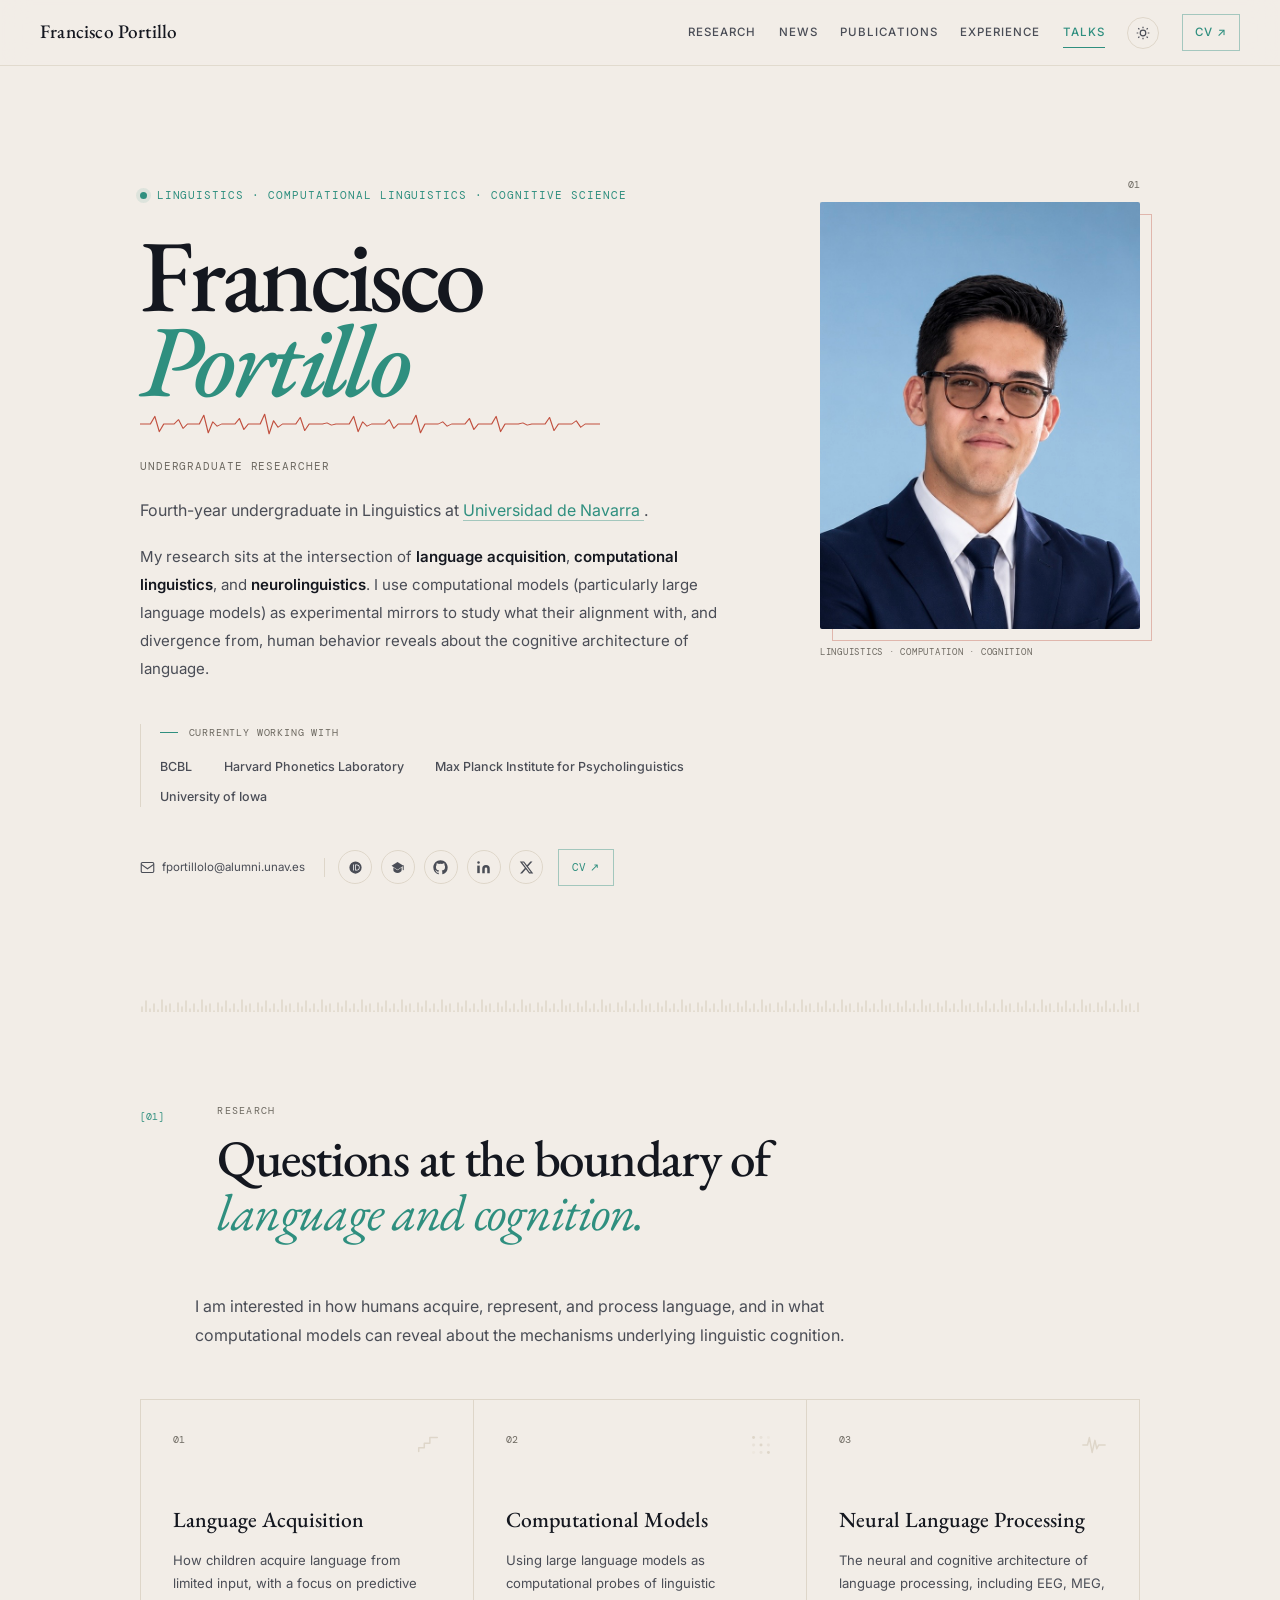
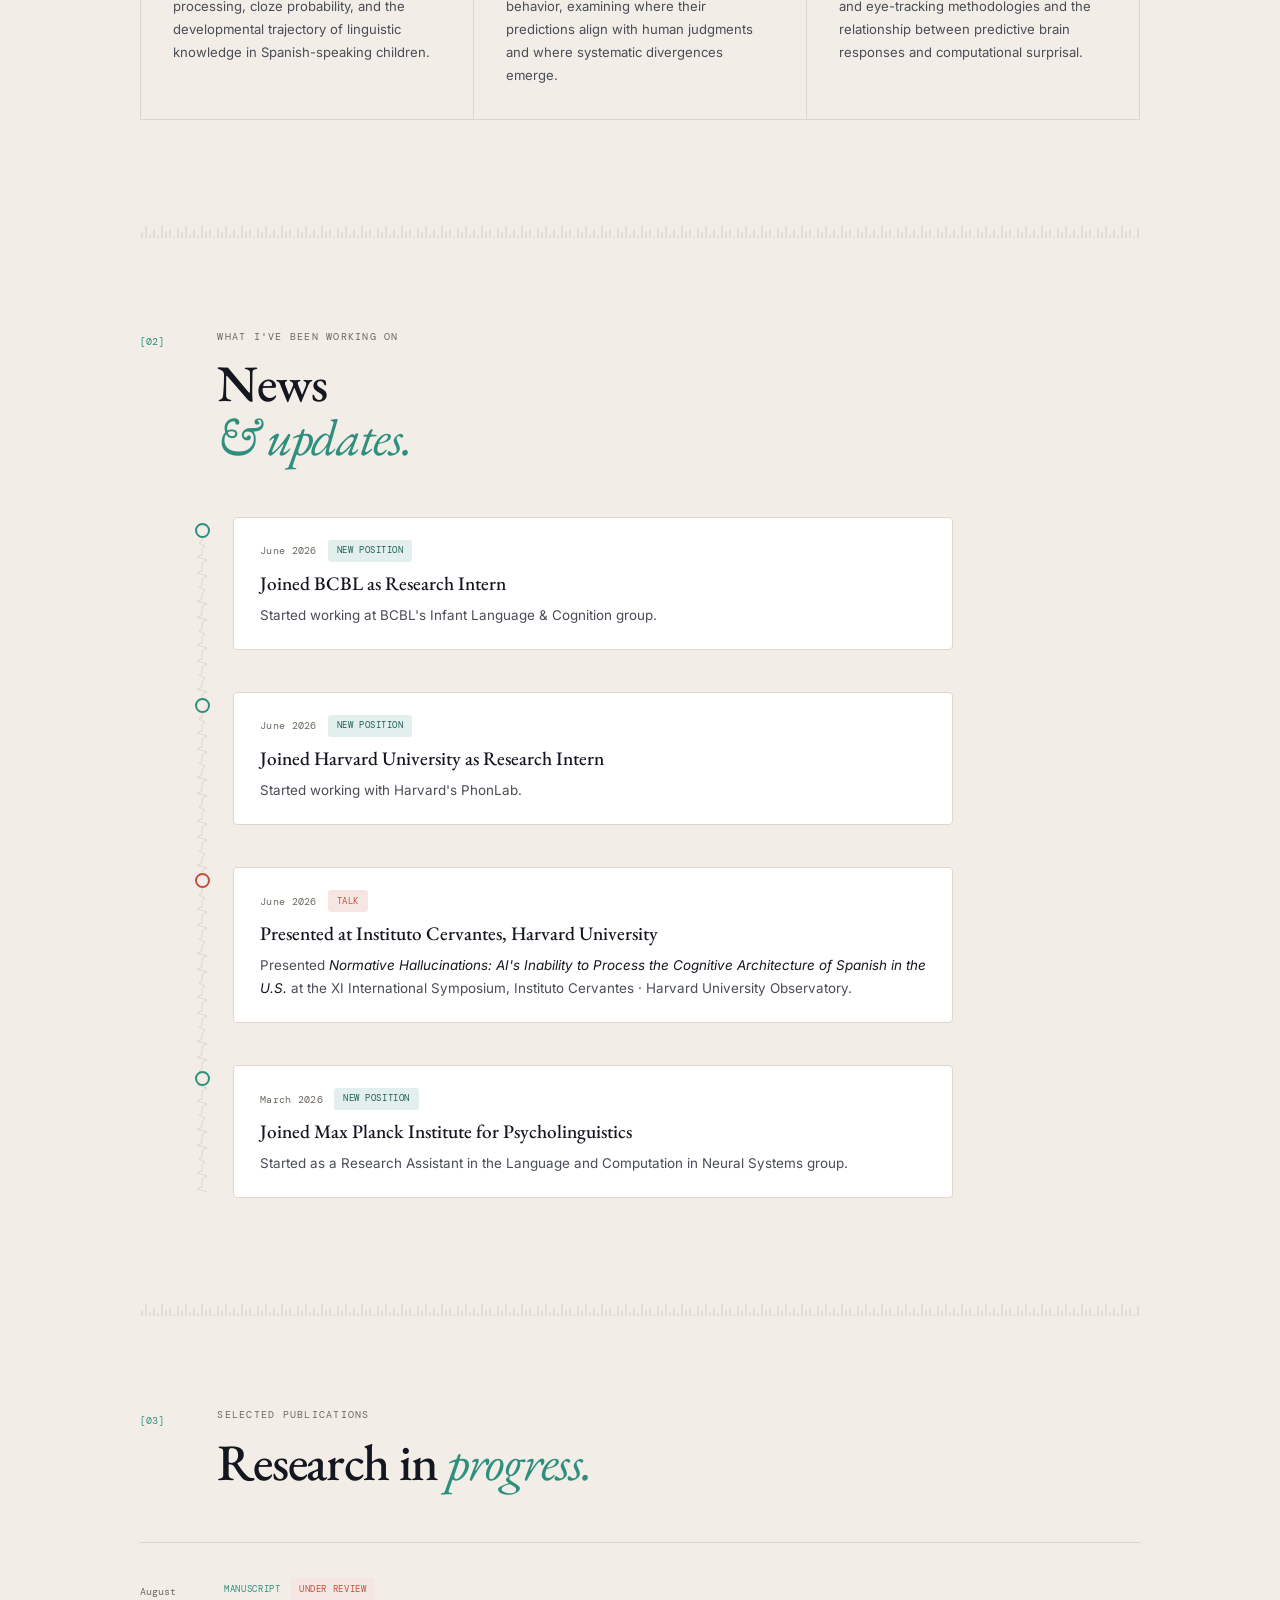
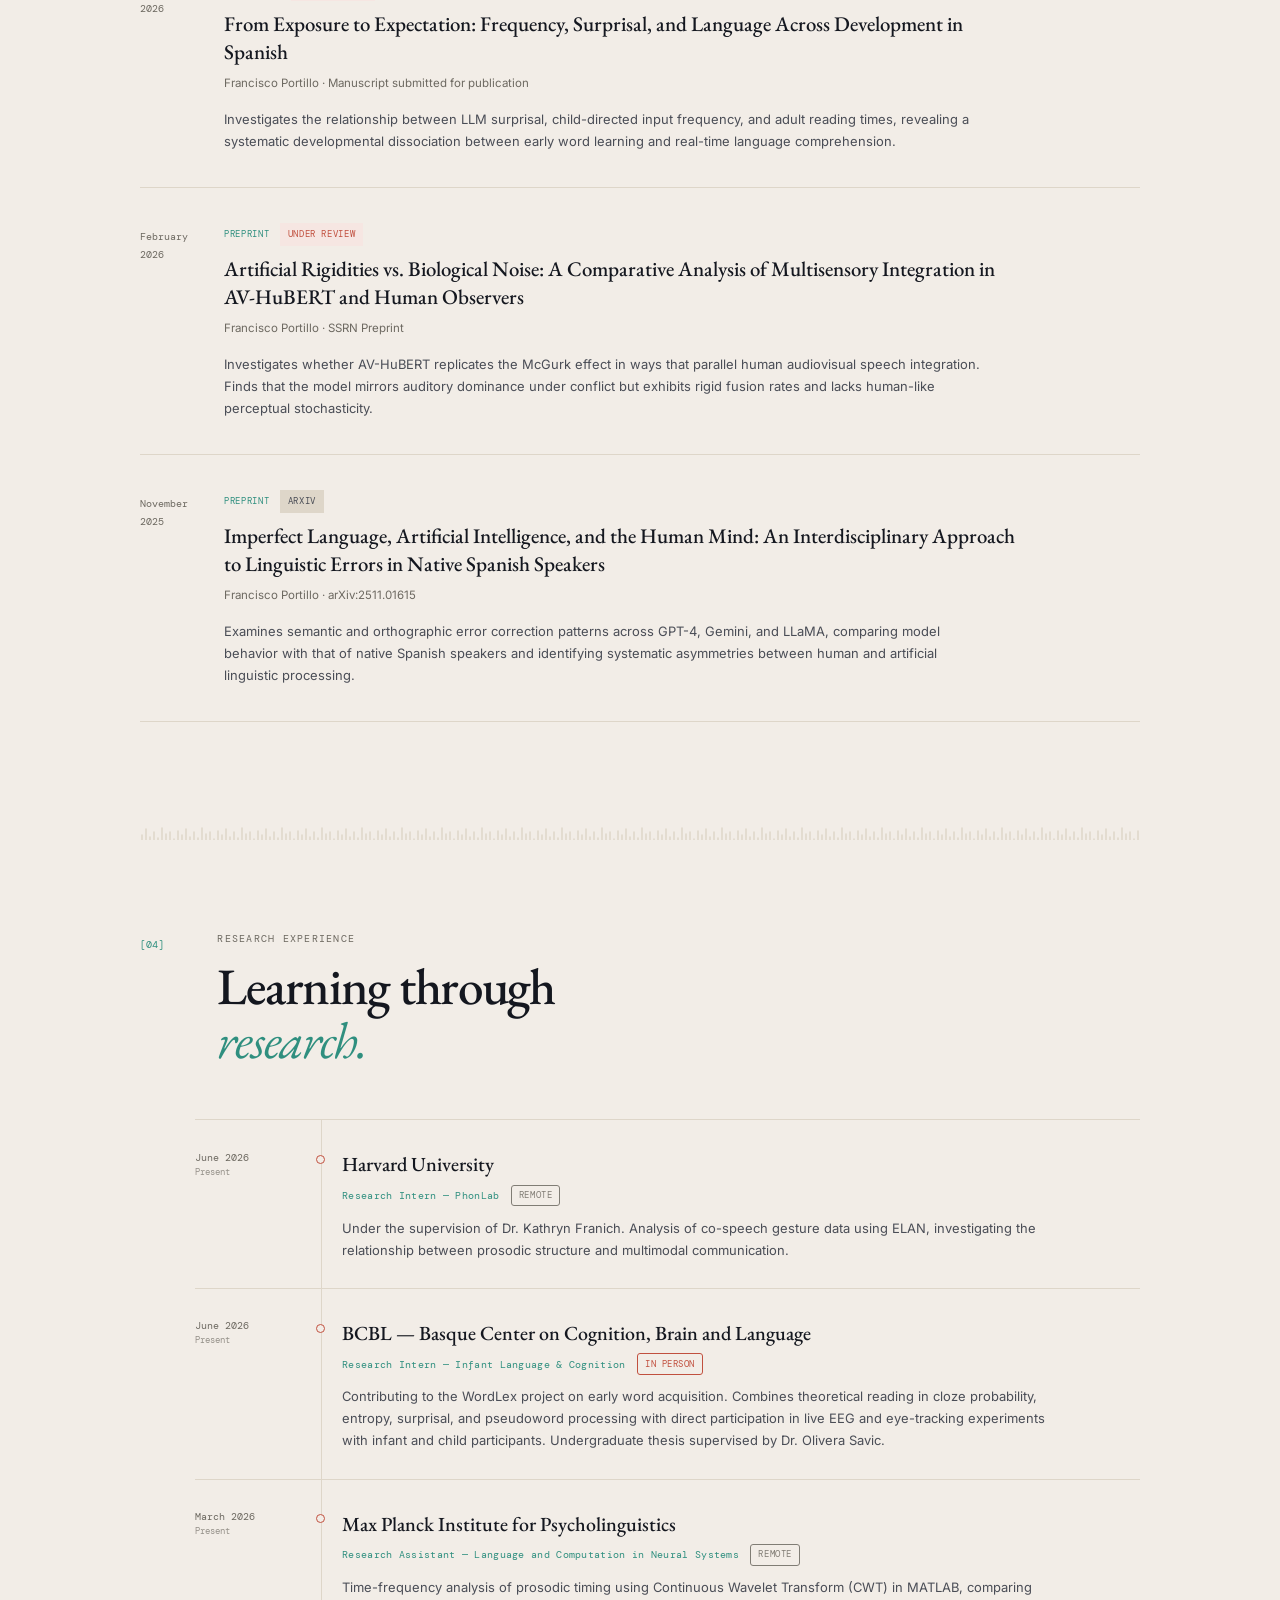
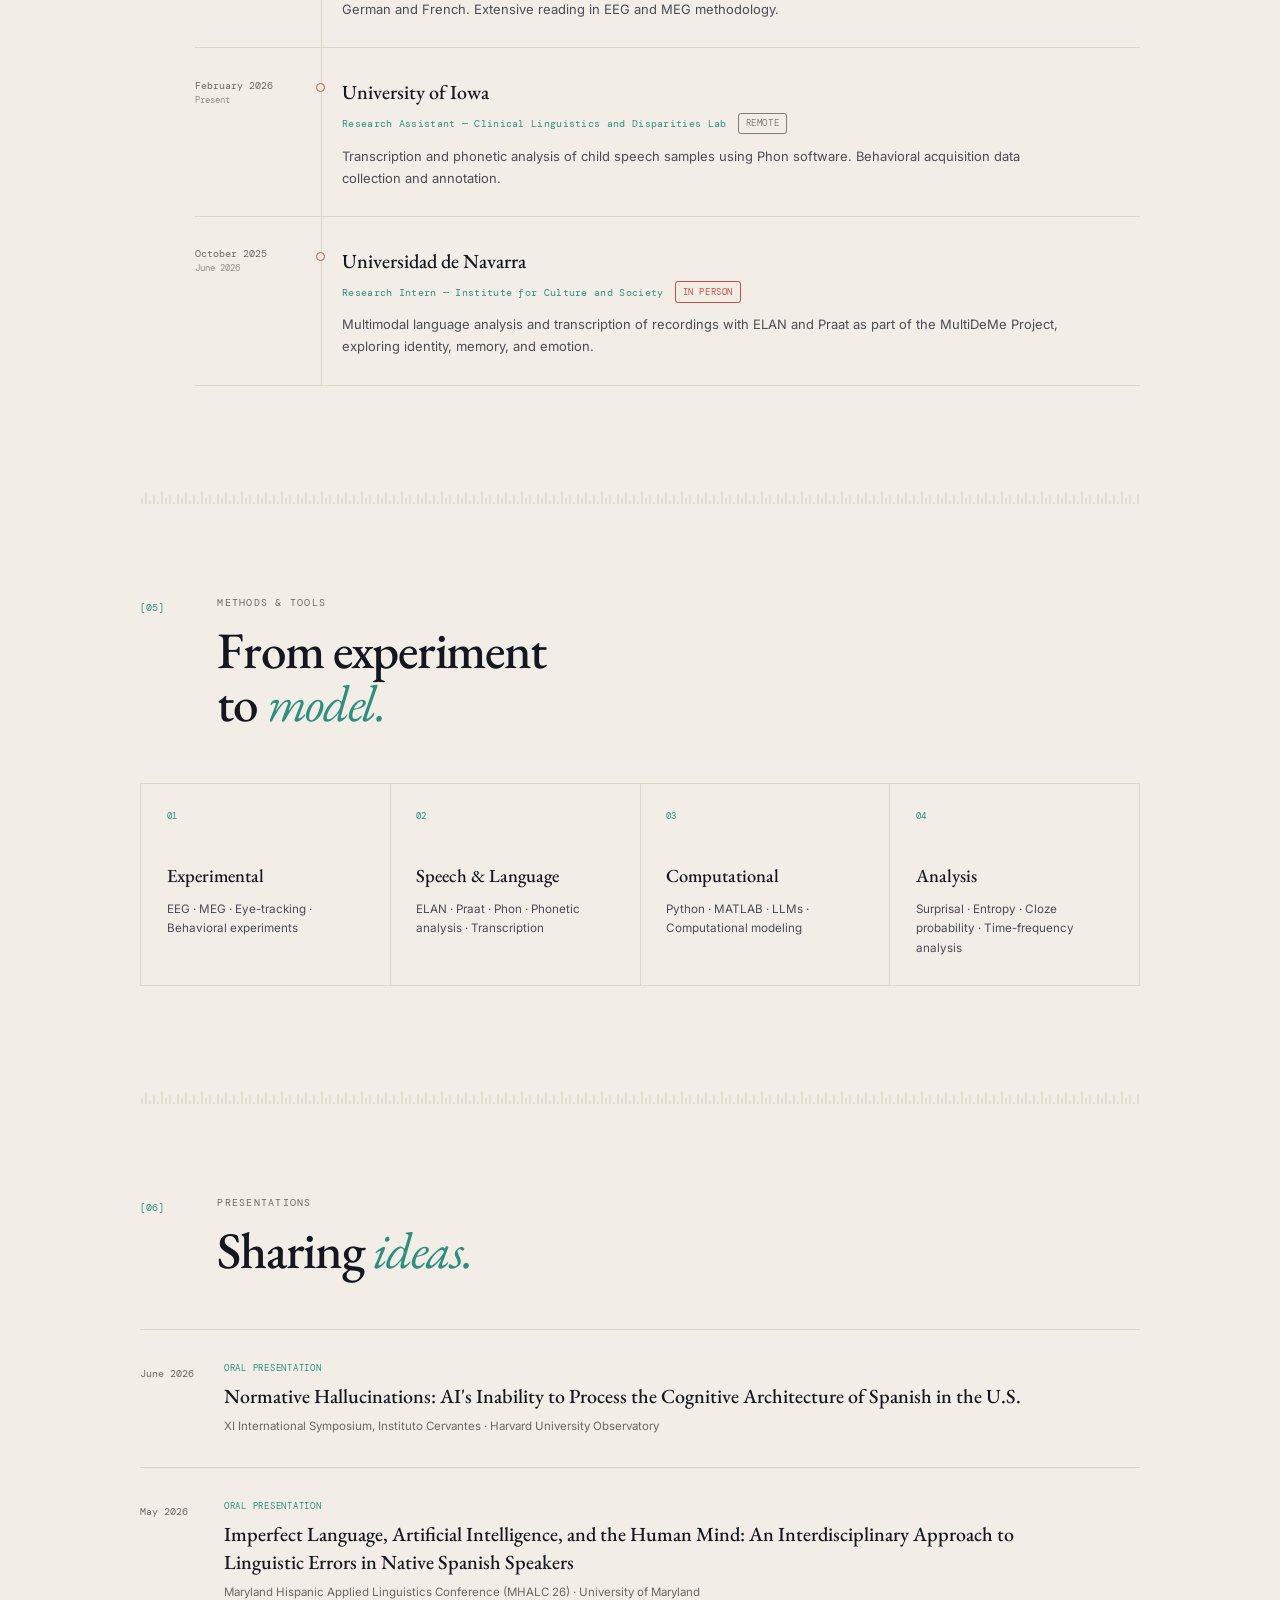
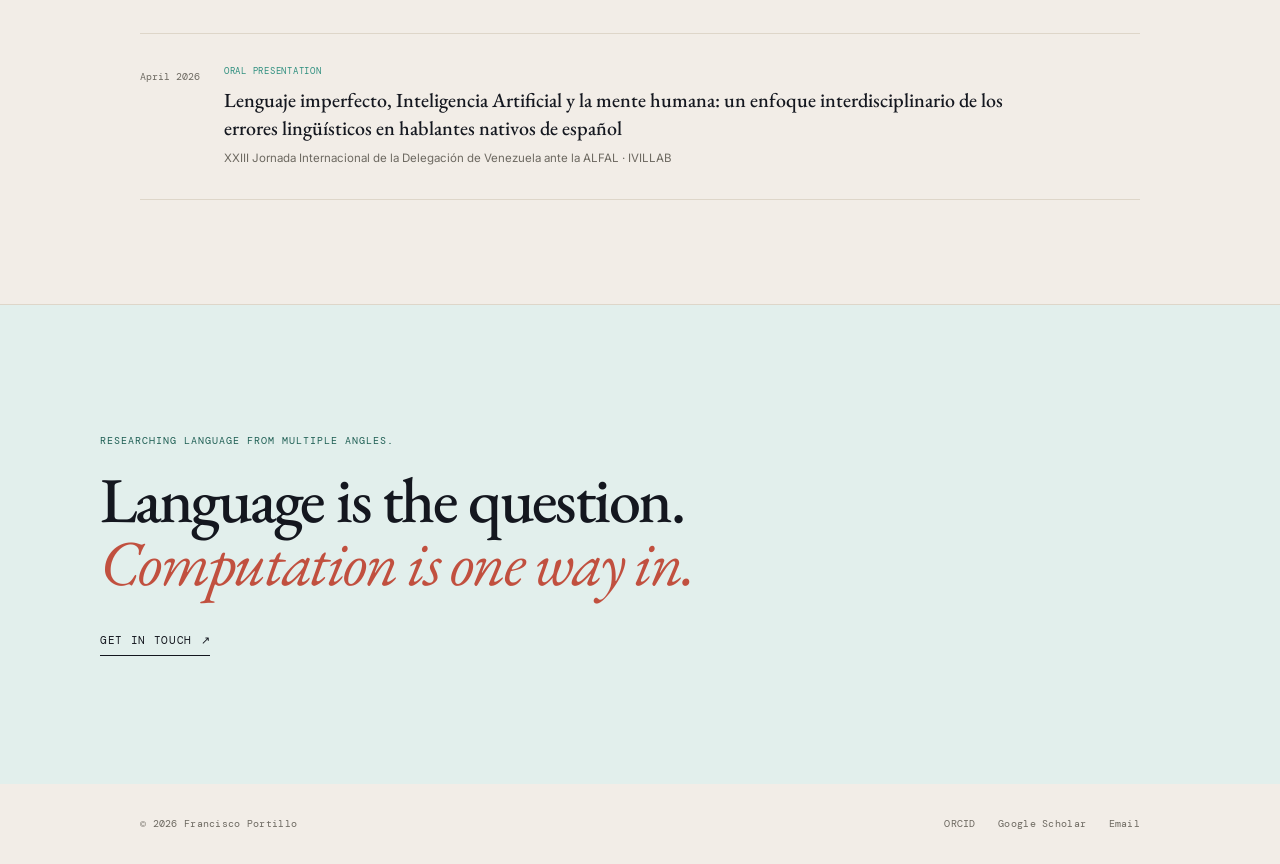
==== index.html @ 00822289 "Update index.html" ====
<!DOCTYPE html>
<html lang="en">
<head>
    <meta charset="UTF-8">
    <meta name="viewport" content="width=device-width, initial-scale=1.0">

    <title>Francisco Portillo — Linguistics, Cognitive Science & AI</title>

    <meta name="description"
          content="Francisco Portillo — undergraduate researcher working at the intersection of language acquisition, neurolinguistics, cognitive science, and computational linguistics.">

    <meta name="author" content="Francisco Portillo">

    <meta property="og:title"
          content="Francisco Portillo — Linguistics, Cognitive Science & AI">
    <meta property="og:description"
          content="Research in language acquisition, neurolinguistics, cognitive science, and computational linguistics.">
    <meta property="og:type" content="website">
    <meta property="og:image" content="https://kikoporti.github.io/og-image.png">
    <meta property="og:image:width" content="1200">
    <meta property="og:image:height" content="630">
    <meta property="og:url" content="https://kikoporti.github.io/">

    <meta name="twitter:card" content="summary_large_image">
    <meta name="twitter:title" content="Francisco Portillo — Linguistics, Cognitive Science & AI">
    <meta name="twitter:description" content="Research in language acquisition, neurolinguistics, cognitive science, and computational linguistics.">
    <meta name="twitter:image" content="https://kikoporti.github.io/og-image.png">

    <meta name="theme-color" content="#14171f">

    <link rel="icon" type="image/svg+xml" href="favicon.svg">


    <!-- Fonts -->
    <link rel="preconnect" href="https://fonts.googleapis.com">
    <link rel="preconnect" href="https://fonts.gstatic.com" crossorigin>

    <link href="https://fonts.googleapis.com/css2?family=DM+Mono:wght@400;500&family=EB+Garamond:ital,wght@0,400;0,500;0,600;1,400&family=Inter:wght@300;400;500;600&display=swap"
          rel="stylesheet">

    <link rel="stylesheet" href="style.css">

    <style>
        .hero-title-wrap { position: relative; }
        .token-row {
            position: absolute;
            top: 0.4rem;
            left: 2px;
            display: flex;
            flex-wrap: wrap;
            gap: 6px;
            pointer-events: none;
            animation: tokenFade 0.85s ease forwards;
            animation-delay: 0.1s;
        }
        .token {
            padding: 0.2rem 0.5rem;
            background: var(--bg-white, #fff);
            font-family: "DM Mono", monospace;
            font-size: 0.72rem;
            letter-spacing: 0.02em;
            border: 1px solid var(--rule, #ccc);
            border-radius: 3px;
        }
        .token:nth-child(1), .token:nth-child(2) { border-color: var(--accent, #2f8f7f); color: var(--accent-dark, #1f5f54); }
        .token:nth-child(3), .token:nth-child(4) { border-color: var(--coral, #c1503f); color: var(--coral, #c1503f); }
        @keyframes tokenFade {
            0% { opacity: 1; transform: translateY(0); }
            55% { opacity: 1; transform: translateY(0); }
            100% { opacity: 0; transform: translateY(-8px); }
        }
        @keyframes heroReveal {
            to { opacity: 1; transform: translateY(0); }
        }
        .hero-h1-reveal {
            opacity: 0;
            transform: translateY(18px);
            animation: heroReveal 0.7s cubic-bezier(.2,.7,.2,1) forwards;
            animation-delay: 0.42s;
        }
    </style>


    <!-- SEO Académico: Datos Estructurados -->
<script type="application/ld+json">
{
  "@context": "https://schema.org",
  "@type": "Person",
  "name": "Francisco Portillo López",
  "jobTitle": "Undergraduate Researcher in Linguistics",
  "affiliation": [
    { "@type": "Organization", "name": "Universidad de Navarra" },
    { "@type": "Organization", "name": "BCBL - Basque Center on Cognition, Brain and Language" },
    { "@type": "Organization", "name": "Harvard University" },
    { "@type": "Organization", "name": "Max Planck Institute for Psycholinguistics" },
    { "@type": "Organization", "name": "University of Iowa" }
  ],
  "sameAs": [
    "https://orcid.org/0009-0001-2580-5177",
    "https://scholar.google.es/citations?user=o-IwVyMAAAAJ&hl=en",
    "https://www.linkedin.com/in/franciscoportillolopez"
  ],
  "description": "Undergraduate researcher working at the intersection of language acquisition, neurolinguistics, cognitive science, and computational linguistics."
}
</script>
    <!-- SEO: Etiqueta Canonical -->
<link rel="canonical" href="https://kikoporti.github.io/" />
</head>

<body>

<!-- =========================
     PAGE PROGRESS
========================== -->

<div class="scroll-progress" aria-hidden="true"></div>


<!-- =========================
     NAVIGATION
========================== -->

<nav class="navbar" id="navbar">

    <a class="nav-name" href="#top">
        Francisco Portillo
    </a>

    <div class="nav-links">

        <a href="#research" data-section="research">Research</a>

        <a href="#news" data-section="news">
    News
</a>

        <a href="#publications" data-section="publications">
            Publications
        </a>

        <a href="#experience" data-section="experience">
            Experience
        </a>

        <a href="#talks" data-section="talks">
            Talks
        </a>

        <button class="theme-toggle" aria-label="Toggle dark mode">
            <svg class="icon-sun" viewBox="0 0 24 24" fill="none" stroke="currentColor" stroke-width="1.8" aria-hidden="true">
                <circle cx="12" cy="12" r="4.2"/>
                <path d="M12 2.5v2.4M12 19.1v2.4M4.9 4.9l1.7 1.7M17.4 17.4l1.7 1.7M2.5 12h2.4M19.1 12h2.4M4.9 19.1l1.7-1.7M17.4 6.6l1.7-1.7"/>
            </svg>
            <svg class="icon-moon" viewBox="0 0 24 24" fill="none" stroke="currentColor" stroke-width="1.8" aria-hidden="true">
                <path d="M20 14.8A8.4 8.4 0 1 1 9.2 4a6.6 6.6 0 0 0 10.8 10.8Z"/>
            </svg>
        </button>

        <a href="FranciscoPortillo_CV.pdf"
           target="_blank"
           rel="noopener noreferrer"
           class="nav-cv">
            CV ↗
        </a>

    </div>

</nav>


<main id="top">

<!-- =========================
     HERO
========================== -->

<header class="hero">

    <div class="hero-grid">

        <div class="hero-text">

            <div class="hero-kicker reveal">
                <span class="status-dot"></span>
                Linguistics · Computational Linguistics · Cognitive Science
            </div>


            <div class="hero-title-wrap">

                <div class="token-row" aria-hidden="true">
                    <span class="token">Fran</span><span class="token">cisco</span>
                    <span class="token">Port</span><span class="token">illo</span>
                </div>

                <h1 class="hero-h1-reveal">
                    Francisco<br>
                    <span>Portillo</span>
                </h1>

            </div>

            <svg class="hero-trace reveal reveal-delay-2" viewBox="0 0 620 40" preserveAspectRatio="none" aria-hidden="true">
                <path d="M0,20 L14,20 L20,6 L26,34 L32,20 L46,20 L52,12 L58,28 L64,20 L80,20 L86,4 L92,36 L98,16 L104,24 L110,20 L128,20 L134,10 L140,30 L146,20 L162,20 L168,2 L174,38 L180,14 L186,26 L192,20 L210,20 L216,8 L222,32 L228,20 L246,20 L252,18 L258,22 L264,20 L282,20 L288,6 L294,34 L300,16 L306,24 L312,20 L330,20 L336,12 L342,28 L348,20 L366,20 L372,4 L378,36 L384,20 L402,20 L408,16 L414,24 L420,20 L438,20 L444,10 L450,30 L456,20 L474,20 L480,6 L486,34 L492,20 L510,20 L516,18 L522,22 L528,20 L546,20 L552,8 L558,32 L564,20 L582,20 L588,14 L594,26 L600,20 L620,20"/>
            </svg>


            <p class="hero-role reveal reveal-delay-2">
                Undergraduate Researcher
            </p>


            <p class="intro reveal reveal-delay-2">

                Fourth-year undergraduate in Linguistics at
                <a href="https://www.unav.edu/"
                   target="_blank"
                   rel="noopener noreferrer"
                   class="institution-link">
                    Universidad de Navarra
                </a>.

            </p>


            <p class="research-statement reveal reveal-delay-3">

                My research sits at the intersection of
                <strong>language acquisition</strong>,
                <strong>computational linguistics</strong>, and
                <strong>neurolinguistics</strong>.

                I use computational models (particularly large language models)
                as experimental mirrors to study what their alignment with, and
                divergence from, human behavior reveals about the cognitive
                architecture of language.

            </p>


            <!-- CURRENT RESEARCH -->

            <div class="current-work reveal reveal-delay-4">

                <div class="current-work-header">

                    <span class="current-line"></span>

                    <p>Currently working with</p>

                </div>


                <div class="institution-list">
                     <a href="https://www.bcbl.eu/en/research/research-groups/infant-language-cognition"
                       target="_blank"
                       rel="noopener noreferrer">
                        BCBL
                        <span>↗</span>
                    </a>

                    <a href="https://sites.harvard.edu/phonlab/"
                       target="_blank"
                       rel="noopener noreferrer">
                        Harvard Phonetics Laboratory
                        <span>↗</span>
                    </a>

                    <a href="https://www.mpi.nl/department/language-and-computation-neural-systems/19"
                       target="_blank"
                       rel="noopener noreferrer">
                        Max Planck Institute for Psycholinguistics
                        <span>↗</span>
                    </a>

                    <a href="https://cld.lab.uiowa.edu/"
                       target="_blank"
                       rel="noopener noreferrer">
                        University of Iowa
                        <span>↗</span>
                    </a>

                </div>

            </div>


            <!-- SOCIAL / ACADEMIC LINKS -->

            <div class="contact-row reveal reveal-delay-4">

                <!-- Email -->

                <a href="mailto:fportillolo@alumni.unav.es"
                   class="contact-link email-link"
                   aria-label="Email Francisco Portillo">

                    <svg viewBox="0 0 24 24"
                         fill="none"
                         stroke="currentColor"
                         stroke-width="1.8"
                         aria-hidden="true">

                        <rect x="2"
                              y="4"
                              width="20"
                              height="16"
                              rx="2"/>

                        <path d="m2 7 10 7 10-7"/>

                    </svg>

                    <span>fportillolo@alumni.unav.es</span>

                </a>


                <div class="social-divider"></div>


                <!-- ORCID -->

                <a href="https://orcid.org/0009-0001-2580-5177"
                   target="_blank"
                   rel="noopener noreferrer"
                   class="social-link"
                   aria-label="ORCID">

                    <svg viewBox="0 0 24 24"
                         fill="none"
                         aria-hidden="true">

                        <path d="M12 2.2a9.8 9.8 0 1 0 0 19.6 9.8 9.8 0 0 0 0-19.6Z"
                              fill="currentColor"/>

                        <path d="M8.3 7.2h1.2v9.6H8.3V7.2Zm3.1 0h2.6c2.9 0 4.7 1.8 4.7 4.8s-1.8 4.8-4.7 4.8h-2.6V7.2Zm1.2 1.1v7.4h1.3c2.1 0 3.6-1.3 3.6-3.7s-1.5-3.7-3.6-3.7h-1.3Z"
                              fill="white"/>

                    </svg>

                </a>


                <!-- Google Scholar -->

                <a href="https://scholar.google.es/citations?user=o-IwVyMAAAAJ&hl=en"
                   target="_blank"
                   rel="noopener noreferrer"
                   class="social-link"
                   aria-label="Google Scholar">

                    <svg viewBox="0 0 24 24"
                         fill="none"
                         aria-hidden="true">

                        <path d="M12 3 2.5 9.3 12 15.6l9.5-6.3L12 3Z"
                              fill="currentColor"/>

                        <path d="M5.4 12.1v4.4c0 2.3 3 4.2 6.6 4.2s6.6-1.9 6.6-4.2v-4.4l-6.6 4.4-6.6-4.4Z"
                              fill="currentColor"/>

                        <path d="M21.2 9.2v6.4"
                              stroke="currentColor"
                              stroke-width="1.5"
                              stroke-linecap="round"/>

                    </svg>

                </a>


                <!-- GitHub -->

                <a href="https://github.com/kikoporti"
                   target="_blank"
                   rel="noopener noreferrer"
                   class="social-link"
                   aria-label="GitHub">

                    <svg viewBox="0 0 24 24"
                         fill="currentColor"
                         aria-hidden="true">

                        <path d="M12 .5C5.65.5.5 5.65.5 12c0 5.08 3.29 9.38 7.86 10.9.58.1.79-.25.79-.55v-2.12c-3.2.7-3.87-1.54-3.87-1.54-.53-1.33-1.28-1.68-1.28-1.68-1.04-.71.08-.7.08-.7 1.15.08 1.76 1.18 1.76 1.18 1.03 1.76 2.7 1.25 3.36.96.1-.75.4-1.25.73-1.54-2.55-.29-5.23-1.28-5.23-5.69 0-1.26.45-2.29 1.18-3.1-.12-.29-.51-1.47.11-3.06 0 0 .96-.31 3.15 1.18a10.9 10.9 0 0 1 5.74 0c2.19-1.49 3.15-1.18 3.15-1.18.62 1.59.23 2.77.11 3.06.73.81 1.18 1.84 1.18 3.1 0 4.42-2.69 5.4-5.25 5.68.41.35.78 1.05.78 2.12v3.14c0 .3.21.66.8.55A11.51 11.51 0 0 0 23.5 12C23.5 5.65 18.35.5 12 .5Z"/>

                    </svg>

                </a>


                <!-- LinkedIn -->

                <a href="https://www.linkedin.com/in/franciscoportillolopez"
                   target="_blank"
                   rel="noopener noreferrer"
                   class="social-link"
                   aria-label="LinkedIn">

                    <svg viewBox="0 0 24 24"
                         fill="currentColor"
                         aria-hidden="true">

                        <path d="M16 8a6 6 0 0 1 6 6v7h-4v-7a2 2 0 0 0-2-2 2 2 0 0 0-2 2v7h-4v-7a6 6 0 0 1 6-6z"/>

                        <rect x="2"
                              y="9"
                              width="4"
                              height="12"/>

                        <circle cx="4"
                                cy="4"
                                r="2"/>

                    </svg>

                </a>


                <!-- X -->

                <a href="https://x.com/fportillolo"
                   target="_blank"
                   rel="noopener noreferrer"
                   class="social-link"
                   aria-label="X">

                    <svg viewBox="0 0 24 24"
                         fill="currentColor"
                         aria-hidden="true">

                        <path d="M18.244 2.25h3.308l-7.227 8.26 8.502 11.24H16.17l-5.214-6.817-5.963 6.817H1.684l7.73-8.835L1.254 2.25H8.08l4.713 6.231 5.45-6.231Zm-1.161 17.52h1.833L7.084 3.823H5.117L17.083 19.77Z"/>

                    </svg>

                </a>


                <a href="FranciscoPortillo_CV.pdf"
                   target="_blank"
                   rel="noopener noreferrer"
                   class="cv-link">

                    CV <span>↗</span>

                </a>

            </div>

        </div>


        <!-- PORTRAIT -->

        <div class="hero-photo reveal reveal-delay-2">

            <div class="photo-number">01</div>

            <div class="photo-frame">

                <img src="photo.jpg"
                     alt="Francisco Portillo">

            </div>

            <div class="photo-caption">
                Linguistics · Computation · Cognition
            </div>

        </div>

    </div>

</header>


<!-- =========================
     RESEARCH
========================== -->

<section id="research">

    <div class="section-heading">

        <span class="section-number">01</span>

        <div>
            <p class="section-label">Research</p>
            <h2>Questions at the boundary of<br><em>language and cognition.</em></h2>
        </div>

    </div>


    <div class="research-intro">

        <p>
            I am interested in how humans acquire, represent, and process
            language, and in what computational models can reveal about the
            mechanisms underlying linguistic cognition.
        </p>

    </div>


    <div class="interests-grid">

        <a class="interest-cell" href="language-acquisition.html">

            <div class="interest-top">
                <span class="interest-number">01</span>
                <svg class="interest-icon" viewBox="0 0 28 28" aria-hidden="true">
                    <path d="M4 21 L4 17 L10 17 L10 12 L16 12 L16 6 L24 6" fill="none" stroke="currentColor" stroke-width="1.6" stroke-linecap="round" stroke-linejoin="round"/>
                </svg>
            </div>

            <h3>Language Acquisition</h3>

            <p>
                How children acquire language from limited input, with a focus
                on predictive processing, cloze probability, and the
                developmental trajectory of linguistic knowledge in
                Spanish-speaking children.
            </p>

            <span class="cell-arrow">↗</span>

        </a>


        <a class="interest-cell" href="computational-models.html">

            <div class="interest-top">
                <span class="interest-number">02</span>
                <svg class="interest-icon" viewBox="0 0 28 28" aria-hidden="true">
                    <circle cx="6" cy="6" r="1.6" fill="currentColor"/>
                    <circle cx="14" cy="6" r="1.6" fill="currentColor" opacity="0.5"/>
                    <circle cx="22" cy="6" r="1.6" fill="currentColor" opacity="0.25"/>
                    <circle cx="6" cy="14" r="1.6" fill="currentColor" opacity="0.5"/>
                    <circle cx="14" cy="14" r="1.6" fill="currentColor"/>
                    <circle cx="22" cy="14" r="1.6" fill="currentColor" opacity="0.5"/>
                    <circle cx="6" cy="22" r="1.6" fill="currentColor" opacity="0.25"/>
                    <circle cx="14" cy="22" r="1.6" fill="currentColor" opacity="0.5"/>
                    <circle cx="22" cy="22" r="1.6" fill="currentColor"/>
                </svg>
            </div>

            <h3>Computational Models</h3>

            <p>
                Using large language models as computational probes of
                linguistic behavior, examining where their predictions align
                with human judgments and where systematic divergences emerge.
            </p>

            <span class="cell-arrow">↗</span>

        </a>


        <a class="interest-cell" href="neural-language-processing.html">

            <div class="interest-top">
                <span class="interest-number">03</span>
                <svg class="interest-icon" viewBox="0 0 28 28" aria-hidden="true">
                    <path d="M2 14 L7 14 L9 6 L12 22 L15 9 L17 18 L19 14 L26 14" fill="none" stroke="currentColor" stroke-width="1.6" stroke-linecap="round" stroke-linejoin="round"/>
                </svg>
            </div>

            <h3>Neural Language Processing</h3>

            <p>
                The neural and cognitive architecture of language processing,
                including EEG, MEG, and eye-tracking methodologies and the
                relationship between predictive brain responses and
                computational surprisal.
            </p>

            <span class="cell-arrow">↗</span>

        </a>

    </div>

</section>

<!-- =========================
     NEWS & UPDATES
========================== -->

<section id="news">

<div class="section-heading">

    <span class="section-number">02</span>

    <div>
        <p class="section-label">What I've been working on</p>
        <h2>News<br><em>&amp; updates.</em></h2>
    </div>

</div>


<div class="news-timeline">

    <article class="news-node" data-type="join">

        <span class="node-marker"></span>

        <div class="node-content">

            <div class="node-topline">
                <span class="node-date">June 2026</span>
                <span class="node-tag">New position</span>
            </div>

            <h3>Joined BCBL as Research Intern</h3>

            <p>
                Started working at BCBL's Infant Language &amp; Cognition group.
            </p>

        </div>

    </article>


    <article class="news-node" data-type="join">

        <span class="node-marker"></span>

        <div class="node-content">

            <div class="node-topline">
                <span class="node-date">June 2026</span>
                <span class="node-tag">New position</span>
            </div>

            <h3>Joined Harvard University as Research Intern</h3>

            <p>
                Started working with Harvard's PhonLab.
            </p>

        </div>

    </article>


    <article class="news-node" data-type="talk">

        <span class="node-marker"></span>

        <div class="node-content">

            <div class="node-topline">
                <span class="node-date">June 2026</span>
                <span class="node-tag">Talk</span>
            </div>

            <h3>Presented at Instituto Cervantes, Harvard University</h3>

            <p>
                Presented <em>Normative Hallucinations: AI's Inability to
                Process the Cognitive Architecture of Spanish in the U.S.</em>
                at the XI International Symposium, Instituto Cervantes ·
                Harvard University Observatory.
            </p>

        </div>

    </article>


    <article class="news-node" data-type="join">

        <span class="node-marker"></span>

        <div class="node-content">

            <div class="node-topline">
                <span class="node-date">March 2026</span>
                <span class="node-tag">New position</span>
            </div>

            <h3>Joined Max Planck Institute for Psycholinguistics</h3>

            <p>
                Started as a Research Assistant in the Language and
                Computation in Neural Systems group.
            </p>

        </div>

    </article>

</div>

</section>

    
<!-- =========================
     PUBLICATIONS
========================== -->

<section id="publications">

    <div class="section-heading">

        <span class="section-number">03</span>

        <div>
            <p class="section-label">Selected Publications</p>
            <h2>Research in <em>progress.</em></h2>
        </div>

    </div>


    <div class="pub-list">

        <article class="pub-item">

            <span class="pub-year">August 2026</span>

            <div class="pub-content">

                <div class="pub-topline">

                    <span class="pub-type">MANUSCRIPT</span>

                    <span class="pub-status">
                        Under Review
                    </span>

                </div>


                <h3>
                    From Exposure to Expectation: Frequency, Surprisal,
                    and Language Across Development in Spanish
                </h3>


                <p class="pub-meta">
                    Francisco Portillo · Manuscript submitted for publication
                </p>


                <p class="pub-description">
                    Investigates the relationship between LLM surprisal,
                    child-directed input frequency, and adult reading times,
                    revealing a systematic developmental dissociation between
                    early word learning and real-time language comprehension.
                </p>

            </div>

        </article>


        <article class="pub-item">

            <span class="pub-year">February 2026</span>

            <div class="pub-content">

                <div class="pub-topline">

                    <span class="pub-type">PREPRINT</span>

                    <span class="pub-status">
                        Under Review
                    </span>

                </div>


                <h3>

                    <a href="https://papers.ssrn.com/sol3/papers.cfm?abstract_id=6844390"
                       target="_blank"
                       rel="noopener noreferrer">

                        Artificial Rigidities vs. Biological Noise:
                        A Comparative Analysis of Multisensory Integration
                        in AV-HuBERT and Human Observers

                        <span class="title-arrow">↗</span>

                    </a>

                </h3>


                <p class="pub-meta">
                    Francisco Portillo · SSRN Preprint
                </p>


                <p class="pub-description">
                    Investigates whether AV-HuBERT replicates the McGurk effect
                    in ways that parallel human audiovisual speech integration.
                    Finds that the model mirrors auditory dominance under conflict
                    but exhibits rigid fusion rates and lacks human-like
                    perceptual stochasticity.
                </p>

            </div>

        </article>


        <article class="pub-item">

            <span class="pub-year">November 2025</span>

            <div class="pub-content">

                <div class="pub-topline">

                    <span class="pub-type">PREPRINT</span>

                    <span class="pub-status neutral">
                        arXiv
                    </span>

                </div>


                <h3>

                    <a href="https://arxiv.org/abs/2511.01615"
                       target="_blank"
                       rel="noopener noreferrer">

                        Imperfect Language, Artificial Intelligence,
                        and the Human Mind: An Interdisciplinary Approach
                        to Linguistic Errors in Native Spanish Speakers

                        <span class="title-arrow">↗</span>

                    </a>

                </h3>


                <p class="pub-meta">
                    Francisco Portillo · arXiv:2511.01615
                </p>


                <p class="pub-description">
                    Examines semantic and orthographic error correction patterns
                    across GPT-4, Gemini, and LLaMA, comparing model behavior
                    with that of native Spanish speakers and identifying
                    systematic asymmetries between human and artificial
                    linguistic processing.
                </p>

            </div>

        </article>

    </div>

</section>


<!-- =========================
     EXPERIENCE
========================== -->

<section id="experience">

    <div class="section-heading">

        <span class="section-number">04</span>

        <div>
            <p class="section-label">Research Experience</p>
            <h2>Learning through<br><em>research.</em></h2>
        </div>

    </div>


    <div class="positions-list">


        <article class="position-item">

            <div class="position-period">
                <span>June 2026</span>
                <small>Present</small>
            </div>


            <div class="position-marker"></div>


            <div class="position-content">

                <h3>Harvard University</h3>

                <p class="position-role">
                    Research Intern — PhonLab
                    <span class="mode-tag mode-remote">Remote</span>
                </p>

                <p>
                    Under the supervision of Dr. Kathryn Franich. Analysis of
                    co-speech gesture data using ELAN, investigating the
                    relationship between prosodic structure and multimodal
                    communication.
                </p>

            </div>

        </article>


        <article class="position-item">

            <div class="position-period">
                <span>June 2026</span>
                <small>Present</small>
            </div>


            <div class="position-marker"></div>


            <div class="position-content">

                <h3>
                    BCBL — Basque Center on Cognition, Brain and Language
                </h3>

                <p class="position-role">
                    Research Intern — Infant Language &amp; Cognition
                    <span class="mode-tag mode-inperson">In person</span>
                </p>

                <p>
                    Contributing to the WordLex project on early word acquisition.
                    Combines theoretical reading in cloze probability, entropy,
                    surprisal, and pseudoword processing with direct participation
                    in live EEG and eye-tracking experiments with infant and child
                    participants. Undergraduate thesis supervised by Dr. Olivera Savic.
                </p>

            </div>

        </article>


        <article class="position-item">

            <div class="position-period">
                <span>March 2026</span>
                <small>Present</small>
            </div>


            <div class="position-marker"></div>


            <div class="position-content">

                <h3>
                    Max Planck Institute for Psycholinguistics
                </h3>

                <p class="position-role">
                    Research Assistant — Language and Computation in Neural Systems
                    <span class="mode-tag mode-remote">Remote</span>
                </p>

                <p>
                    Time-frequency analysis of prosodic timing using Continuous
                    Wavelet Transform (CWT) in MATLAB, comparing German and French.
                    Extensive reading in EEG and MEG methodology.
                </p>

            </div>

        </article>


        <article class="position-item">

            <div class="position-period">
                <span>February 2026</span>
                <small>Present</small>
            </div>


            <div class="position-marker"></div>


            <div class="position-content">

                <h3>University of Iowa</h3>

                <p class="position-role">
                    Research Assistant — Clinical Linguistics and Disparities Lab
                    <span class="mode-tag mode-remote">Remote</span>
                </p>

                <p>
                    Transcription and phonetic analysis of child speech samples
                    using Phon software. Behavioral acquisition data collection
                    and annotation.
                </p>

            </div>

        </article>


        <article class="position-item">

            <div class="position-period">
                <span>October 2025</span>
                <small>June 2026</small>
            </div>


            <div class="position-marker"></div>


            <div class="position-content">

                <h3>Universidad de Navarra</h3>

                <p class="position-role">
                    Research Intern — Institute for Culture and Society
                    <span class="mode-tag mode-inperson">In person</span>
                </p>

                <p>
                    Multimodal language analysis and transcription of recordings
                    with ELAN and Praat as part of the MultiDeMe Project,
                    exploring identity, memory, and emotion.
                </p>

            </div>

        </article>

    </div>

</section>


<!-- =========================
     METHODS
========================== -->

<section id="methods">

    <div class="section-heading">

        <span class="section-number">05</span>

        <div>
            <p class="section-label">Methods &amp; Tools</p>
            <h2>From experiment<br>to <em>model.</em></h2>
        </div>

    </div>


    <div class="methods-grid">

        <div class="method-group">

            <span class="method-index">01</span>

            <h3>Experimental</h3>

            <p>
                EEG · MEG · Eye-tracking · Behavioral experiments
            </p>

        </div>


        <div class="method-group">

            <span class="method-index">02</span>

            <h3>Speech &amp; Language</h3>

            <p>
                ELAN · Praat · Phon · Phonetic analysis · Transcription
            </p>

        </div>


        <div class="method-group">

            <span class="method-index">03</span>

            <h3>Computational</h3>

            <p>
                Python · MATLAB · LLMs · Computational modeling
            </p>

        </div>


        <div class="method-group">

            <span class="method-index">04</span>

            <h3>Analysis</h3>

            <p>
                Surprisal · Entropy · Cloze probability · Time-frequency analysis
            </p>

        </div>

    </div>

</section>


<!-- =========================
     PRESENTATIONS
========================== -->

<section id="talks">

    <div class="section-heading">

        <span class="section-number">06</span>

        <div>
            <p class="section-label">Presentations</p>
            <h2>Sharing <em>ideas.</em></h2>
        </div>

    </div>


    <div class="talks-list">


        <article class="talk-item">

            <span class="talk-year">June 2026</span>

            <div class="talk-content">

                <span class="talk-type">
                    Oral Presentation
                </span>

                <h3>
                    Normative Hallucinations: AI's Inability to Process
                    the Cognitive Architecture of Spanish in the U.S.
                </h3>

                <p>
                    XI International Symposium, Instituto Cervantes ·
                    Harvard University Observatory
                </p>

            </div>

        </article>


        <article class="talk-item">

            <span class="talk-year">May 2026</span>

            <div class="talk-content">

                <span class="talk-type">
                    Oral Presentation
                </span>

                <h3>
                    Imperfect Language, Artificial Intelligence, and the
                    Human Mind: An Interdisciplinary Approach to Linguistic
                    Errors in Native Spanish Speakers
                </h3>

                <p>
                    Maryland Hispanic Applied Linguistics Conference (MHALC 26) ·
                    University of Maryland
                </p>

            </div>

        </article>


        <article class="talk-item">

            <span class="talk-year">April 2026</span>

            <div class="talk-content">

                <span class="talk-type">
                    Oral Presentation
                </span>

                <h3>
                    Lenguaje imperfecto, Inteligencia Artificial y la mente
                    humana: un enfoque interdisciplinario de los errores
                    lingüísticos en hablantes nativos de español
                </h3>

                <p>
                    XXIII Jornada Internacional de la Delegación de Venezuela
                    ante la ALFAL · IVILLAB
                </p>

            </div>

        </article>

    </div>

</section>


<!-- =========================
     CLOSING
========================== -->

<section class="closing">

    <div class="closing-inner">

        <p class="closing-label">
            Researching language from multiple angles.
        </p>

        <h2>
            Language is the question.<br>
            <em>Computation is one way in.</em>
        </h2>

        <a href="mailto:fportillolo@alumni.unav.es"
           class="closing-link">

            Get in touch
            <span>↗</span>

        </a>

    </div>

</section>

</main>


<!-- =========================
     FOOTER
========================== -->

<footer>

    <div class="footer-left">
        © 2026 Francisco Portillo
    </div>

    <div class="footer-right">

        <a href="https://orcid.org/0009-0001-2580-5177"
           target="_blank"
           rel="noopener noreferrer">
            ORCID
        </a>

        <a href="https://scholar.google.es/citations?user=o-IwVyMAAAAJ&hl=en"
           target="_blank"
           rel="noopener noreferrer">
            Google Scholar
        </a>

        <a href="mailto:fportillolo@alumni.unav.es">
            Email
        </a>

    </div>

</footer>


<!-- =========================
     JAVASCRIPT
========================== -->

<script>


/* -------------------------
   DARK MODE TOGGLE
------------------------- */
const themeToggleBtn = document.querySelector(".theme-toggle");

if (themeToggleBtn) {
    const applyStoredTheme = () => {
        const prefersDark = window.matchMedia("(prefers-color-scheme: dark)").matches;
        document.documentElement.setAttribute("data-theme", prefersDark ? "dark" : "light");
    };
    applyStoredTheme();

    themeToggleBtn.addEventListener("click", () => {
        const currentTheme = document.documentElement.getAttribute('data-theme');
        const newTheme = currentTheme === 'dark' ? 'light' : 'dark';
        document.documentElement.setAttribute('data-theme', newTheme);
    });
}
    
    /* -------------------------
       NAVBAR SCROLL EFFECT
    ------------------------- */

    const navbar = document.getElementById("navbar");

    window.addEventListener("scroll", () => {

        if (window.scrollY > 40) {
            navbar.classList.add("scrolled");
        } else {
            navbar.classList.remove("scrolled");
        }

    });


    /* -------------------------
       SCROLL PROGRESS
    ------------------------- */

    const progress = document.querySelector(".scroll-progress");

    window.addEventListener("scroll", () => {

        const scrollTop = window.scrollY;

        const documentHeight =
            document.documentElement.scrollHeight -
            window.innerHeight;

        const percentage =
            documentHeight > 0
                ? (scrollTop / documentHeight) * 100
                : 0;

        progress.style.width = percentage + "%";

    });


    /* -------------------------
       REVEAL ON SCROLL
    ------------------------- */

    const revealElements =
        document.querySelectorAll(
            ".section-heading, .research-intro, .interest-cell, .pub-item, .position-item, .method-group, .talk-item, .closing-inner"
        );


    const revealObserver = new IntersectionObserver(
        (entries, observer) => {

            entries.forEach(entry => {

                if (entry.isIntersecting) {

                    entry.target.classList.add("visible");

                    observer.unobserve(entry.target);

                }

            });

        },
        {
            threshold: 0.12
        }
    );


    revealElements.forEach(element => {

        element.classList.add("scroll-reveal");

        revealObserver.observe(element);

    });


    /* -------------------------
       ACTIVE NAVIGATION
    ------------------------- */

    const sections =
        document.querySelectorAll("main section[id]");

    const navLinks =
        document.querySelectorAll(
            ".nav-links a[data-section]"
        );


    const sectionObserver = new IntersectionObserver(
        entries => {

            entries.forEach(entry => {

                if (entry.isIntersecting) {

                    navLinks.forEach(link => {

                        link.classList.remove("active");

                    });


                    const activeLink =
                        document.querySelector(
                            `.nav-links a[data-section="${entry.target.id}"]`
                        );


                    if (activeLink) {
                        activeLink.classList.add("active");
                    }

                }

            });

        },
        {
            rootMargin: "-35% 0px -55% 0px"
        }
    );


    sections.forEach(section => {

        sectionObserver.observe(section);

    });


    /* -------------------------
       REDUCED MOTION
    ------------------------- */

    if (
        window.matchMedia(
            "(prefers-reduced-motion: reduce)"
        ).matches
    ) {

        document.documentElement.style.scrollBehavior = "auto";

    }

</script>

</body>
</html>
---- style.css ----
/* =========================================================
   FRANCISCO PORTILLO
   Academic Research Website — "Espectrograma"
   ========================================================= */


/* =========================================================
   RESET
   ========================================================= */

*,
*::before,
*::after {
    box-sizing: border-box;
    margin: 0;
    padding: 0;
}


html {
    scroll-behavior: smooth;
}


body {
    font-family: "Inter", sans-serif;
    background: var(--bg);
    color: var(--ink);
    font-size: 15px;
    line-height: 1.7;
    overflow-x: hidden;
    transition: background 0.3s ease, color 0.3s ease;
}


img {
    max-width: 100%;
}


a {
    color: inherit;
}


::selection {
    background: var(--accent-light);
    color: var(--ink);
}


/* =========================================================
   VARIABLES
   ========================================================= */

:root {

    --ink: #14171f;
    --ink-soft: #4a4d56;
    --ink-muted: #6d6961;

    --bg: #f2ede7;
    --bg-white: #ffffff;

    --rule: #ded6c9;
    --rule-rgb: 222, 214, 201;

    --accent: #2f8f7f;
    --accent-dark: #1f5f54;
    --accent-light: #e2efec;

    --coral: #c1503f;
    --coral-light: #f6e6e2;

    --serif: "EB Garamond", Georgia, serif;
    --sans: "Inter", Arial, sans-serif;
    --mono: "DM Mono", monospace;

    --max-width: 1080px;

}


html[data-theme="dark"] {

    --ink: #ece9e1;
    --ink-soft: #b3afa6;
    --ink-muted: #7d7a72;

    --bg: #14171f;
    --bg-white: #1a1e28;

    --rule: #2a2e39;
    --rule-rgb: 42, 46, 57;

    --accent: #4fb8a6;
    --accent-dark: #7fd0c1;
    --accent-light: #1c3733;

    --coral: #d97a68;
    --coral-light: #33221e;

}


html[data-theme="dark"] .navbar {
    background: rgba(20, 23, 31, 0.9);
}


html[data-theme="dark"] .interest-cell,
html[data-theme="dark"] .method-group {
    background: var(--bg);
}


html[data-theme="dark"] .interest-cell:hover,
html[data-theme="dark"] .method-group:hover {
    background: var(--bg-white);
}


html[data-theme="dark"] .closing {
    background: #191d26;
}


html[data-theme="dark"] .pub-status.neutral {
    background: #232833;
    color: var(--ink-soft);
}


html[data-theme="dark"] .pub-status {
    color: var(--coral);
    background: var(--coral-light);
}


html[data-theme="dark"] ::selection {
    background: var(--accent-light);
    color: var(--accent-dark);
}


/* =========================================================
   WAVEFORM SIGNATURE
   Used as a section divider in place of a plain hairline.
   ========================================================= */

.wave-rule {

    width: 100%;
    height: 14px;

    background-repeat: repeat-x;
    background-position: left center;
    background-size: 44px 14px;

    background-image:
        url("data:image/svg+xml,%3Csvg xmlns='http://www.w3.org/2000/svg' width='44' height='14' viewBox='0 0 44 14'%3E%3Cpath d='M0,7 L4,7 L6,2 L9,12 L12,7 L18,7 L20,4 L23,10 L26,7 L32,7 L34,2 L37,12 L40,7 L44,7' fill='none' stroke='%23DED6C9' stroke-width='1'/%3E%3C/svg%3E");

    opacity: 0.9;

}


html[data-theme="dark"] .wave-rule {

    background-image:
        url("data:image/svg+xml,%3Csvg xmlns='http://www.w3.org/2000/svg' width='44' height='14' viewBox='0 0 44 14'%3E%3Cpath d='M0,7 L4,7 L6,2 L9,12 L12,7 L18,7 L20,4 L23,10 L26,7 L32,7 L34,2 L37,12 L40,7 L44,7' fill='none' stroke='%232A2E39' stroke-width='1'/%3E%3C/svg%3E");

}


/* =========================================================
   SCROLL PROGRESS
   ========================================================= */

.scroll-progress {
    position: fixed;
    top: 0;
    left: 0;

    width: 0;
    height: 2px;

    background: var(--accent);

    z-index: 1000;

    transition: width 0.08s linear;
}


/* =========================================================
   NAVIGATION
   ========================================================= */

.navbar {

    position: sticky;
    top: 0;

    z-index: 100;

    height: 66px;

    padding: 0 2.5rem;

    display: flex;
    align-items: center;
    justify-content: space-between;

    background: rgba(242, 237, 231, 0.90);

    backdrop-filter: blur(14px);
    -webkit-backdrop-filter: blur(14px);

    border-bottom: 1px solid rgba(var(--rule-rgb), 0.85);

    transition:
        height 0.3s ease,
        box-shadow 0.3s ease,
        background 0.3s ease,
        border-color 0.3s ease;

}


.navbar.scrolled {

    height: 58px;

    box-shadow:
        0 8px 30px rgba(20, 23, 31, 0.06);

}


.nav-name {

    font-family: var(--serif);

    font-size: 1.2rem;
    font-weight: 500;

    text-decoration: none;

    letter-spacing: 0.01em;

    transition:
        color 0.25s ease,
        transform 0.25s ease;

}


.nav-name:hover {

    color: var(--accent);

    transform: translateX(2px);

}


.nav-links {

    display: flex;

    align-items: center;

    gap: 1.4rem;

}


.nav-links a {

    position: relative;

    text-decoration: none;

    color: var(--ink-soft);

    font-size: 0.72rem;

    font-weight: 500;

    letter-spacing: 0.09em;

    text-transform: uppercase;

    transition:
        color 0.25s ease,
        transform 0.25s ease;

}


.nav-links a::after {

    content: "";

    position: absolute;

    left: 0;
    bottom: -6px;

    width: 100%;
    height: 1px;

    background: var(--accent);

    transform: scaleX(0);

    transform-origin: right;

    transition:
        transform 0.3s ease;

}


.nav-links a:hover,
.nav-links a.active {

    color: var(--accent);

}


.nav-links a:hover::after,
.nav-links a.active::after {

    transform: scaleX(1);

    transform-origin: left;

}


.theme-toggle {

    display: inline-flex;

    align-items: center;
    justify-content: center;

    width: 32px;
    height: 32px;

    color: var(--ink-soft);

    background: transparent;

    border: 1px solid var(--rule);
    border-radius: 50%;

    cursor: pointer;

    transition:
        color 0.25s ease,
        border-color 0.25s ease,
        transform 0.25s ease;

}


.theme-toggle:hover {

    color: var(--accent);

    border-color: var(--accent);

    transform: translateY(-1px);

}


.theme-toggle svg {

    width: 16px;
    height: 16px;

}


.theme-toggle .icon-moon {

    display: none;

}


html[data-theme="dark"] .theme-toggle .icon-sun {

    display: none;

}


html[data-theme="dark"] .theme-toggle .icon-moon {

    display: block;

}


.nav-links .nav-cv {

    color: var(--accent);

    border: 1px solid rgba(47, 143, 127, 0.4);

    padding: 0.48rem 0.75rem;

    transition:
        background 0.25s ease,
        color 0.25s ease,
        border-color 0.25s ease,
        transform 0.25s ease;

}


.nav-links .nav-cv::after {

    display: none;

}


.nav-links .nav-cv:hover {

    background: var(--accent);

    color: white;

    border-color: var(--accent);

    transform: translateY(-1px);

}


/* =========================================================
   HERO
   ========================================================= */

.hero {

    max-width: var(--max-width);

    margin: 0 auto;

    padding: 7.5rem 2.5rem 7rem;

}


.hero-grid {

    display: grid;

    grid-template-columns:
        minmax(0, 1fr)
        320px;

    gap: 6rem;

    align-items: start;

}


.hero-text {

    max-width: 690px;

}


.hero-kicker {

    display: flex;

    align-items: center;

    gap: 0.6rem;

    margin-bottom: 1.8rem;

    color: var(--accent);

    font-family: var(--mono);

    font-size: 0.67rem;

    letter-spacing: 0.09em;

    text-transform: uppercase;

}


.status-dot {

    width: 7px;
    height: 7px;

    border-radius: 50%;

    background: var(--accent);

    box-shadow:
        0 0 0 4px rgba(47, 143, 127, 0.1);

    animation: pulse 2.5s infinite;

}


@keyframes pulse {

    0%,
    100% {
        box-shadow:
            0 0 0 4px rgba(47, 143, 127, 0.1);
    }

    50% {
        box-shadow:
            0 0 0 7px rgba(47, 143, 127, 0.03);
    }

}


.hero h1 {

    font-family: var(--serif);

    font-size: clamp(4.4rem, 8vw, 7rem);

    font-weight: 500;

    line-height: 0.83;

    letter-spacing: -0.045em;

    margin-bottom: 0.6rem;

}


.hero h1 span {

    color: var(--accent);

    font-style: italic;

}


.hero-title-wrap {

    position: relative;

}


.token-row {

    position: absolute;

    top: 0.4rem;
    left: 2px;

    display: flex;

    flex-wrap: wrap;

    gap: 6px;

    pointer-events: none;

    animation: tokenFade 0.85s ease forwards;

    animation-delay: 0.1s;

}


.token {

    padding: 0.2rem 0.5rem;

    color: var(--ink-muted);

    background: var(--bg-white);

    font-family: var(--mono);

    font-size: 0.72rem;

    letter-spacing: 0.02em;

    border: 1px solid var(--rule);

    border-radius: 3px;

}


.token:nth-child(1),
.token:nth-child(2) {

    border-color: var(--accent);

    color: var(--accent-dark);

}


.token:nth-child(3),
.token:nth-child(4) {

    border-color: var(--coral);

    color: var(--coral);

}


@keyframes tokenFade {

    0% {
        opacity: 1;
        transform: translateY(0);
    }

    55% {
        opacity: 1;
        transform: translateY(0);
    }

    100% {
        opacity: 0;
        transform: translateY(-8px);
    }

}


.hero-h1-reveal {

    opacity: 0;

    transform: translateY(18px);

    animation: heroReveal 0.7s cubic-bezier(.2,.7,.2,1) forwards;

    animation-delay: 0.42s;

}


.hero-trace {

    display: block;

    width: 100%;
    max-width: 460px;
    height: 22px;

    margin-bottom: 1.4rem;

    stroke: var(--coral);

    stroke-width: 1.6;

    stroke-linecap: round;
    stroke-linejoin: round;

    fill: none;

    opacity: 0.85;

}


.hero-role {

    margin-bottom: 1.25rem;

    font-family: var(--mono);

    font-size: 0.7rem;

    color: var(--ink-muted);

    letter-spacing: 0.08em;

    text-transform: uppercase;

}


.intro {

    max-width: 570px;

    color: var(--ink-soft);

    font-size: 1rem;

    line-height: 1.8;

    margin-bottom: 1.15rem;

}


.institution-link {

    color: var(--accent);

    text-decoration: none;

    border-bottom: 1px solid rgba(47, 143, 127, 0.4);

    transition:
        border-color 0.2s ease,
        color 0.2s ease;

}


.institution-link:hover {

    color: var(--accent-dark);

    border-color: var(--accent);

}


.research-statement {

    max-width: 650px;

    color: var(--ink-soft);

    font-size: 0.94rem;

    line-height: 1.85;

}


.research-statement strong {

    color: var(--ink);

    font-weight: 600;

}


/* =========================================================
   CURRENT WORK
   ========================================================= */

.current-work {

    margin-top: 2.6rem;

    padding-left: 1.2rem;

    border-left: 1px solid var(--rule);

}


.current-work-header {

    display: flex;

    align-items: center;

    gap: 0.65rem;

    margin-bottom: 0.9rem;

}


.current-work-header p {

    color: var(--ink-muted);

    font-family: var(--mono);

    font-size: 0.64rem;

    letter-spacing: 0.08em;

    text-transform: uppercase;

}


.current-line {

    width: 18px;
    height: 1px;

    background: var(--accent);

}


.institution-list {

    display: flex;

    flex-wrap: wrap;

    gap: 0.55rem 1.1rem;

}


.institution-list a {

    display: inline-flex;

    align-items: center;

    gap: 0.25rem;

    color: var(--ink-soft);

    font-size: 0.78rem;

    font-weight: 500;

    text-decoration: none;

    transition:
        color 0.25s ease,
        transform 0.25s ease;

}


.institution-list a span {

    color: var(--accent);

    opacity: 0;

    transform: translate(-3px, 3px);

    transition:
        opacity 0.25s ease,
        transform 0.25s ease;

}


.institution-list a:hover {

    color: var(--accent);

    transform: translateX(2px);

}


.institution-list a:hover span {

    opacity: 1;

    transform: translate(0, 0);

}


/* =========================================================
   SOCIAL LINKS
   ========================================================= */

.contact-row {

    display: flex;

    align-items: center;

    flex-wrap: wrap;

    gap: 0.55rem;

    margin-top: 2.6rem;

}


.contact-link,
.social-link,
.cv-link {

    display: inline-flex;

    align-items: center;
    justify-content: center;

    text-decoration: none;

}


.email-link {

    gap: 0.45rem;

    margin-right: 0.4rem;

    color: var(--ink-soft);

    font-size: 0.72rem;

    transition:
        color 0.25s ease;

}


.email-link svg {

    width: 15px;
    height: 15px;

}


.email-link:hover {

    color: var(--accent);

}


.social-divider {

    width: 1px;
    height: 19px;

    background: var(--rule);

    margin: 0 0.25rem;

}


.social-link {

    width: 34px;
    height: 34px;

    color: var(--ink-soft);

    border: 1px solid var(--rule);

    border-radius: 50%;

    transition:
        color 0.25s ease,
        border-color 0.25s ease,
        background 0.25s ease,
        transform 0.25s ease;

}


.social-link svg {

    width: 15px;
    height: 15px;

}


.social-link:hover {

    color: white;

    background: var(--accent);

    border-color: var(--accent);

    transform: translateY(-3px);

}


.cv-link {

    gap: 0.25rem;

    margin-left: 0.35rem;

    padding: 0.55rem 0.85rem;

    color: var(--accent);

    font-family: var(--mono);

    font-size: 0.67rem;

    border: 1px solid rgba(47, 143, 127, 0.4);

    transition:
        background 0.25s ease,
        color 0.25s ease,
        transform 0.25s ease;

}


.cv-link:hover {

    background: var(--accent);

    color: white;

    transform: translateY(-2px);

}


.cv-link span {

    transition:
        transform 0.25s ease;

}


.cv-link:hover span {

    transform: translate(2px, -2px);

}


/* =========================================================
   HERO PHOTO
   ========================================================= */

.hero-photo {

    position: relative;

    padding-top: 1rem;

}


.photo-number {

    position: absolute;

    top: -0.6rem;
    right: 0;

    font-family: var(--mono);

    font-size: 0.65rem;

    color: var(--ink-muted);

}


.photo-frame {

    position: relative;

    width: 100%;

}


.photo-frame::before {

    content: "";

    position: absolute;

    top: 12px;
    left: 12px;

    width: 100%;
    height: 100%;

    border: 1px solid var(--coral);

    opacity: 0.35;

    transition:
        transform 0.5s cubic-bezier(.2,.7,.2,1),
        opacity 0.3s ease;

}


.photo-frame::after {

    content: "";

    position: absolute;

    inset: 0;

    background:
        linear-gradient(
            135deg,
            rgba(47, 143, 127, 0.1),
            transparent 35%
        );

    pointer-events: none;

}


.photo-frame img {

    position: relative;

    display: block;

    width: 100%;

    aspect-ratio: 3 / 4;

    object-fit: cover;

    object-position: center top;

    filter: grayscale(12%) contrast(1.02);

    border-radius: 2px;

    z-index: 1;

    transition:
        filter 0.5s ease,
        transform 0.5s cubic-bezier(.2,.7,.2,1);

}


.hero-photo:hover .photo-frame img {

    filter: grayscale(0%);

    transform: translate(-3px, -3px);

}


.hero-photo:hover .photo-frame::before {

    transform: translate(5px, 5px);

    opacity: 0.5;

}


.photo-caption {

    margin-top: 1rem;

    color: var(--ink-muted);

    font-family: var(--mono);

    font-size: 0.58rem;

    letter-spacing: 0.08em;

    text-transform: uppercase;

}


/* =========================================================
   GENERAL SECTIONS
   ========================================================= */

section {

    max-width: var(--max-width);

    margin: 0 auto;

    padding: 6.5rem 2.5rem;

}


section::before {

    content: "";

    display: block;

    width: 100%;
    height: 14px;

    margin-bottom: -14px;

    transform: translateY(-6.5rem);

    background-repeat: repeat-x;
    background-position: left center;
    background-size: 40px 14px;

    background-image:
        url("data:image/svg+xml,%3Csvg xmlns='http://www.w3.org/2000/svg' width='40' height='14'%3E%3Cg stroke='%23DED6C9' stroke-width='1.5' stroke-linecap='round'%3E%3Cline x1='2' y1='14' x2='2' y2='9'/%3E%3Cline x1='6' y1='14' x2='6' y2='3'/%3E%3Cline x1='10' y1='14' x2='10' y2='11'/%3E%3Cline x1='14' y1='14' x2='14' y2='6'/%3E%3Cline x1='18' y1='14' x2='18' y2='12'/%3E%3Cline x1='22' y1='14' x2='22' y2='2'/%3E%3Cline x1='26' y1='14' x2='26' y2='8'/%3E%3Cline x1='30' y1='14' x2='30' y2='6'/%3E%3Cline x1='34' y1='14' x2='34' y2='13'/%3E%3Cline x1='38' y1='14' x2='38' y2='5'/%3E%3C/g%3E%3C/svg%3E");

}


html[data-theme="dark"] section::before {

    background-image:
        url("data:image/svg+xml,%3Csvg xmlns='http://www.w3.org/2000/svg' width='40' height='14'%3E%3Cg stroke='%232A2E39' stroke-width='1.5' stroke-linecap='round'%3E%3Cline x1='2' y1='14' x2='2' y2='9'/%3E%3Cline x1='6' y1='14' x2='6' y2='3'/%3E%3Cline x1='10' y1='14' x2='10' y2='11'/%3E%3Cline x1='14' y1='14' x2='14' y2='6'/%3E%3Cline x1='18' y1='14' x2='18' y2='12'/%3E%3Cline x1='22' y1='14' x2='22' y2='2'/%3E%3Cline x1='26' y1='14' x2='26' y2='8'/%3E%3Cline x1='30' y1='14' x2='30' y2='6'/%3E%3Cline x1='34' y1='14' x2='34' y2='13'/%3E%3Cline x1='38' y1='14' x2='38' y2='5'/%3E%3C/g%3E%3C/svg%3E");

}


.section-heading {

    display: grid;

    grid-template-columns: 55px 1fr;

    gap: 1.4rem;

    margin-bottom: 3.3rem;

}


.section-number {

    padding-top: 0.35rem;

    color: var(--accent);

    font-family: var(--mono);

    font-size: 0.65rem;

}


.section-number::before {
    content: "[";
}


.section-number::after {
    content: "]";
}


.section-label {

    margin-bottom: 0.7rem;

    color: var(--ink-muted);

    font-family: var(--mono);

    font-size: 0.65rem;

    letter-spacing: 0.12em;

    text-transform: uppercase;

}


.section-heading h2 {

    font-family: var(--serif);

    font-size: clamp(2.3rem, 4vw, 3.6rem);

    font-weight: 500;

    line-height: 1.05;

    letter-spacing: -0.025em;

}


.section-heading h2 em {

    color: var(--accent);

    font-weight: 400;
    font-style: italic;

}


.research-intro {

    max-width: 720px;

    margin-left: 55px;

    margin-bottom: 3rem;

}


.research-intro p {

    color: var(--ink-soft);

    font-size: 1rem;

    line-height: 1.85;

}


/* =========================================================
   RESEARCH GRID
   ========================================================= */

.interests-grid {

    display: grid;

    grid-template-columns: repeat(3, 1fr);

    border-top: 1px solid var(--rule);
    border-left: 1px solid var(--rule);

}


.interest-cell {

    position: relative;

    display: block;

    min-height: 260px;

    padding: 2rem;

    background: var(--bg);

    text-decoration: none;

    border-right: 1px solid var(--rule);
    border-bottom: 1px solid var(--rule);

    overflow: hidden;

    transition:
        background 0.35s ease,
        transform 0.35s cubic-bezier(.2,.7,.2,1),
        box-shadow 0.35s ease;

}


.interest-cell::before {

    content: "";

    position: absolute;

    left: 0;
    top: 0;

    width: 0;
    height: 2px;

    background: var(--coral);

    transition:
        width 0.45s cubic-bezier(.2,.7,.2,1);

}


.interest-cell:hover {

    background: var(--bg-white);

    transform: translateY(-4px);

    box-shadow:
        0 15px 35px rgba(20, 23, 31, 0.08);

    z-index: 2;

}


.interest-cell:hover::before {

    width: 100%;

}


.interest-number {

    display: block;

    margin-bottom: 2.7rem;

    color: var(--ink-muted);

    font-family: var(--mono);

    font-size: 0.6rem;

}


.interest-top {

    display: flex;

    align-items: flex-start;

    justify-content: space-between;

    margin-bottom: 2.7rem;

}


.interest-top .interest-number {

    margin-bottom: 0;

}


.interest-icon {

    width: 26px;
    height: 26px;

    color: var(--rule);

    transition: color 0.35s ease;

}


.interest-cell:hover .interest-icon {

    color: var(--coral);

}


.interest-cell h3 {

    margin-bottom: 0.7rem;

    font-family: var(--serif);

    font-size: 1.35rem;

    font-weight: 500;

}


.interest-cell p {

    max-width: 460px;

    color: var(--ink-soft);

    font-size: 0.82rem;

    line-height: 1.75;

}


.cell-arrow {

    position: absolute;

    right: 1.8rem;
    bottom: 1.7rem;

    color: var(--accent);

    font-size: 1.1rem;

    opacity: 0;

    transform: translate(-5px, 5px);

    transition:
        opacity 0.3s ease,
        transform 0.3s ease;

}


.interest-cell:hover .cell-arrow {

    opacity: 1;

    transform: translate(0, 0);

}


/* =========================================================
   NEWS
   ========================================================= */

/* =========================================================
   NEWS TIMELINE
   ========================================================= */

.news-timeline {

    position: relative;

    margin-left: 55px;

    padding-left: 2.4rem;

}


.news-timeline::before {

    content: "";

    position: absolute;

    top: 6px;
    bottom: 6px;

    left: 0;

    width: 14px;

    background-repeat: repeat-y;
    background-position: center top;
    background-size: 14px 44px;

    background-image:
        url("data:image/svg+xml,%3Csvg xmlns='http://www.w3.org/2000/svg' width='14' height='44' viewBox='0 0 14 44'%3E%3Cpath d='M7,0 L7,4 L2,6 L12,9 L7,12 L7,18 L4,20 L10,23 L7,26 L7,32 L2,34 L12,37 L7,40 L7,44' fill='none' stroke='%23DED6C9' stroke-width='1'/%3E%3C/svg%3E");

}


html[data-theme="dark"] .news-timeline::before {

    background-image:
        url("data:image/svg+xml,%3Csvg xmlns='http://www.w3.org/2000/svg' width='14' height='44' viewBox='0 0 14 44'%3E%3Cpath d='M7,0 L7,4 L2,6 L12,9 L7,12 L7,18 L4,20 L10,23 L7,26 L7,32 L2,34 L12,37 L7,40 L7,44' fill='none' stroke='%232A2E39' stroke-width='1'/%3E%3C/svg%3E");

}


.news-node {

    position: relative;

    padding-bottom: 2.6rem;

}


.news-node:last-child {

    padding-bottom: 0;

}


.node-marker {

    position: absolute;

    top: 6px;
    left: -2.4rem;

    width: 15px;
    height: 15px;

    background: var(--bg);

    border: 2px solid var(--accent);
    border-radius: 50%;

    transition:
        transform 0.3s cubic-bezier(.2,.7,.2,1),
        background 0.3s ease;

}


.news-node[data-type="talk"] .node-marker {

    border-color: var(--coral);

}


.news-node:hover .node-marker {

    background: var(--accent);

    transform: scale(1.2);

}


.news-node[data-type="talk"]:hover .node-marker {

    background: var(--coral);

}


.node-content {

    max-width: 720px;

    padding: 1.4rem 1.6rem;

    background: var(--bg-white);

    border: 1px solid var(--rule);
    border-radius: 4px;

    transition:
        border-color 0.3s ease,
        transform 0.3s cubic-bezier(.2,.7,.2,1),
        box-shadow 0.3s ease;

}


.news-node:hover .node-content {

    border-color: var(--accent);

    transform: translateX(4px);

    box-shadow: 0 10px 28px rgba(20, 23, 31, 0.06);

}


.news-node[data-type="talk"]:hover .node-content {

    border-color: var(--coral);

}


.node-topline {

    display: flex;

    align-items: center;

    gap: 0.7rem;

    margin-bottom: 0.6rem;

}


.node-date {

    color: var(--ink-muted);

    font-family: var(--mono);

    font-size: 0.65rem;

    letter-spacing: 0.03em;

}


.node-tag {

    padding: 0.2rem 0.55rem;

    color: var(--accent-dark);

    background: var(--accent-light);

    font-family: var(--mono);

    font-size: 0.58rem;

    letter-spacing: 0.06em;

    text-transform: uppercase;

    border-radius: 3px;

}


.news-node[data-type="talk"] .node-tag {

    color: var(--coral);

    background: var(--coral-light);

}


.node-content h3 {

    margin-bottom: 0.45rem;

    font-family: var(--serif);

    font-size: 1.2rem;

    font-weight: 500;

    line-height: 1.3;

}


.node-content p {

    color: var(--ink-soft);

    font-size: 0.84rem;

    line-height: 1.7;

}


.node-content p em {

    font-style: italic;

    color: var(--ink);

}


@media (max-width: 850px) {

    .news-timeline {

        margin-left: 0;

    }

}


@media (max-width: 600px) {

    .news-timeline {

        padding-left: 1.9rem;

    }


    .node-marker {

        left: -1.9rem;

    }


    .node-content {

        padding: 1.1rem 1.2rem;

    }

}


/* =========================================================
   PUBLICATIONS
   ========================================================= */

.pub-list {

    display: flex;

    flex-direction: column;

}


.pub-item {

    display: grid;

    grid-template-columns: 60px 1fr;

    gap: 1.5rem;

    padding: 2.2rem 0;

    border-bottom: 1px solid var(--rule);

    transition:
        padding-left 0.3s ease;

}


.pub-item:first-child {

    border-top: 1px solid var(--rule);

}


.pub-item:hover {

    padding-left: 0.7rem;

}


.pub-year {

    padding-top: 0.3rem;

    color: var(--ink-muted);

    font-family: var(--mono);

    font-size: 0.65rem;

}


.pub-topline {

    display: flex;

    align-items: center;

    gap: 0.65rem;

    margin-bottom: 0.55rem;

}


.pub-type,
.pub-status {

    display: inline-block;

    font-family: var(--mono);

    font-size: 0.58rem;

    letter-spacing: 0.07em;

    text-transform: uppercase;

}


.pub-type {

    color: var(--accent);

}


.pub-status {

    padding: 0.22rem 0.5rem;

    color: var(--coral);

    background: var(--coral-light);

}


.pub-status.neutral {

    color: var(--ink-soft);

    background: var(--rule);

}


.pub-content h3 {

    max-width: 800px;

    margin-bottom: 0.5rem;

    font-family: var(--serif);

    font-size: 1.3rem;

    font-weight: 500;

    line-height: 1.35;

}


.pub-content h3 a {

    text-decoration: none;

    transition: color 0.25s ease;

}


.pub-content h3 a:hover {

    color: var(--accent);

}


.title-arrow {

    display: inline-block;

    margin-left: 0.25rem;

    color: var(--accent);

    font-family: var(--sans);

    font-size: 0.8rem;

    opacity: 0;

    transform: translate(-4px, 4px);

    transition:
        opacity 0.25s ease,
        transform 0.25s ease;

}


.pub-content h3 a:hover .title-arrow {

    opacity: 1;

    transform: translate(0, 0);

}


.pub-meta {

    margin-bottom: 0.9rem;

    color: var(--ink-muted);

    font-size: 0.72rem;

}


.pub-description {

    max-width: 760px;

    color: var(--ink-soft);

    font-size: 0.81rem;

    line-height: 1.7;

}


/* =========================================================
   EXPERIENCE
   ========================================================= */

.positions-list {

    position: relative;

    margin-left: 55px;

}


.positions-list::before {

    content: "";

    position: absolute;

    top: 0;
    bottom: 0;

    left: 126px;

    width: 1px;

    background: var(--rule);

}


.position-item {

    position: relative;

    display: grid;

    grid-template-columns: 105px 42px 1fr;

    gap: 0;

    padding: 1.7rem 0;

    border-bottom: 1px solid var(--rule);

}


.position-item:first-child {

    border-top: 1px solid var(--rule);

}


.position-period {

    display: flex;

    flex-direction: column;

    padding-top: 0.2rem;

    color: var(--ink-muted);

    font-family: var(--mono);

    font-size: 0.62rem;

    line-height: 1.5;

}


.position-period small {

    font-size: 0.58rem;

    opacity: 0.7;

}


.position-marker {

    position: relative;

}


.position-marker::before {

    content: "";

    position: absolute;

    top: 0.48rem;
    left: 16px;

    width: 9px;
    height: 9px;

    background: var(--bg);

    border: 1.5px solid var(--coral);

    border-radius: 50%;

    transition:
        background 0.25s ease,
        transform 0.25s ease;

}


.position-item:hover .position-marker::before {

    background: var(--coral);

    transform: scale(1.35);

}


.position-content {

    padding-right: 2rem;

}


.position-content h3 {

    margin-bottom: 0.2rem;

    font-family: var(--serif);

    font-size: 1.25rem;

    font-weight: 500;

}


.position-role {

    margin-bottom: 0.65rem;

    color: var(--accent);

    font-family: var(--mono);

    font-size: 0.63rem;

    letter-spacing: 0.03em;

}


.position-content > p:last-child {

    max-width: 720px;

    color: var(--ink-soft);

    font-size: 0.81rem;

    line-height: 1.7;

}


/* =========================================================
   METHODS
   ========================================================= */

.methods-grid {

    display: grid;

    grid-template-columns: repeat(4, 1fr);

    border-top: 1px solid var(--rule);

    border-left: 1px solid var(--rule);

}


.method-group {

    position: relative;

    min-height: 190px;

    padding: 1.6rem;

    border-right: 1px solid var(--rule);
    border-bottom: 1px solid var(--rule);

    transition:
        background 0.3s ease;

}


.method-group:hover {

    background: var(--bg-white);

}


.method-index {

    display: block;

    margin-bottom: 2.2rem;

    color: var(--accent);

    font-family: var(--mono);

    font-size: 0.58rem;

}


.method-group h3 {

    margin-bottom: 0.5rem;

    font-family: var(--serif);

    font-size: 1.15rem;

    font-weight: 500;

}


.method-group p {

    color: var(--ink-soft);

    font-size: 0.73rem;

    line-height: 1.7;

}


/* =========================================================
   TALKS
   ========================================================= */

.talks-list {

    display: flex;

    flex-direction: column;

}


.talk-item {

    display: grid;

    grid-template-columns: 60px 1fr;

    gap: 1.5rem;

    padding: 1.9rem 0;

    border-bottom: 1px solid var(--rule);

    transition:
        padding-left 0.3s ease;

}


.talk-item:first-child {

    border-top: 1px solid var(--rule);

}


.talk-item:hover {

    padding-left: 0.7rem;

}


.talk-year {

    color: var(--ink-muted);

    font-family: var(--mono);

    font-size: 0.65rem;

    padding-top: 0.25rem;

}


.talk-type {

    display: block;

    margin-bottom: 0.35rem;

    color: var(--accent);

    font-family: var(--mono);

    font-size: 0.58rem;

    letter-spacing: 0.08em;

    text-transform: uppercase;

}


.talk-content h3 {

    max-width: 800px;

    margin-bottom: 0.45rem;

    font-family: var(--serif);

    font-size: 1.25rem;

    font-weight: 500;

    line-height: 1.4;

}


.talk-content p {

    color: var(--ink-muted);

    font-size: 0.72rem;

}


/* =========================================================
   CLOSING
   ========================================================= */

.closing {

    max-width: none;

    padding: 8rem 2.5rem;

    background: var(--accent-light);

    border-top: 1px solid var(--rule);

}


.closing::before {

    display: none;

}


.closing-inner {

    max-width: var(--max-width);

    margin: 0 auto;

}


.closing-label {

    margin-bottom: 1.2rem;

    color: var(--accent-dark);

    font-family: var(--mono);

    font-size: 0.62rem;

    letter-spacing: 0.1em;

    text-transform: uppercase;

}


.closing h2 {

    max-width: 760px;

    margin-bottom: 2rem;

    font-family: var(--serif);

    font-size: clamp(2.8rem, 5vw, 5rem);

    font-weight: 500;

    line-height: 0.98;

    letter-spacing: -0.035em;

}


.closing h2 em {

    color: var(--coral);

    font-weight: 400;
    font-style: italic;

}


.closing-link {

    display: inline-flex;

    align-items: center;

    gap: 0.55rem;

    padding-bottom: 0.3rem;

    color: var(--ink);

    border-bottom: 1px solid var(--ink);

    font-family: var(--mono);

    font-size: 0.68rem;

    letter-spacing: 0.06em;

    text-decoration: none;

    text-transform: uppercase;

    transition:
        color 0.25s ease,
        border-color 0.25s ease;

}


.closing-link span {

    transition:
        transform 0.25s ease;

}


.closing-link:hover {

    color: var(--coral);

    border-color: var(--coral);

}


.closing-link:hover span {

    transform: translate(3px, -3px);

}


/* =========================================================
   FOOTER
   ========================================================= */

footer {

    max-width: var(--max-width);

    margin: 0 auto;

    padding: 2rem 2.5rem;

    display: flex;

    justify-content: space-between;

    align-items: center;

    gap: 2rem;

    color: var(--ink-muted);

    font-family: var(--mono);

    font-size: 0.6rem;

    letter-spacing: 0.03em;

}


.footer-right {

    display: flex;

    gap: 1.4rem;

}


.footer-right a {

    color: inherit;

    text-decoration: none;

    transition:
        color 0.25s ease;

}


.footer-right a:hover {

    color: var(--accent);

}


/* =========================================================
   SCROLL REVEAL
   ========================================================= */

.scroll-reveal {

    opacity: 0;

    transform: translateY(25px);

    transition:
        opacity 0.8s cubic-bezier(.2,.7,.2,1),
        transform 0.8s cubic-bezier(.2,.7,.2,1);

}


.scroll-reveal.visible {

    opacity: 1;

    transform: translateY(0);

}


.interest-cell:nth-child(2),
.method-group:nth-child(2),
.talk-item:nth-child(2) {

    transition-delay: 0.08s;

}


.interest-cell:nth-child(3),
.method-group:nth-child(3),
.talk-item:nth-child(3) {

    transition-delay: 0.16s;

}


.interest-cell:nth-child(4),
.method-group:nth-child(4) {

    transition-delay: 0.24s;

}


/* =========================================================
   HERO ENTRANCE ANIMATION
   ========================================================= */

.reveal {

    opacity: 0;

    transform: translateY(18px);

    animation:
        heroReveal 0.9s cubic-bezier(.2,.7,.2,1) forwards;

}


.reveal-delay-1 {

    animation-delay: 0.08s;

}


.reveal-delay-2 {

    animation-delay: 0.16s;

}


.reveal-delay-3 {

    animation-delay: 0.24s;

}


.reveal-delay-4 {

    animation-delay: 0.32s;

}


@keyframes heroReveal {

    to {

        opacity: 1;

        transform: translateY(0);

    }

}


/* =========================================================
   MOBILE
   ========================================================= */

@media (max-width: 850px) {

    .navbar {

        padding: 0 1.4rem;

    }


    .nav-links {

        gap: 0.9rem;

    }


    .nav-links a:not(.nav-cv) {

        display: none;

    }


    .hero {

        padding:
            5rem
            1.5rem
            5rem;

    }


    .hero-grid {

        grid-template-columns: 1fr;

        gap: 4rem;

    }


    .hero-photo {

        max-width: 260px;

        justify-self: start;

    }


    section {

        padding:
            5rem
            1.5rem;

    }


    .section-heading {

        grid-template-columns: 38px 1fr;

        gap: 0.8rem;

    }


    .research-intro {

        margin-left: 0;

    }


    .positions-list {

        margin-left: 0;

    }


    .positions-list::before {

        left: 94px;

    }


    .position-item {

        grid-template-columns: 75px 38px 1fr;

    }


    .methods-grid {

        grid-template-columns: 1fr 1fr;

    }


    .closing {

        padding:
            6rem
            1.5rem;

    }


    footer {

        padding:
            1.7rem
            1.5rem;

        flex-direction: column;

        align-items: flex-start;

    }

}


@media (max-width: 600px) {

    body {

        font-size: 14px;

    }


    .navbar {

        height: 58px;

    }


    .navbar.scrolled {

        height: 54px;

    }


    .nav-name {

        font-size: 1.05rem;

    }


    .hero {

        padding-top: 4.5rem;

    }


    .hero h1 {

        font-size: clamp(3.8rem, 18vw, 5.2rem);

    }


    .hero-kicker {

        font-size: 0.58rem;

    }


    .hero-trace {

        max-width: 100%;

    }


    .contact-row {

        align-items: flex-start;

    }


    .email-link span {

        max-width: 190px;

        overflow: hidden;

        text-overflow: ellipsis;

        white-space: nowrap;

    }


    .interests-grid {

        grid-template-columns: 1fr;

    }


    .interest-cell {

        min-height: auto;

    }


    .pub-item {

        grid-template-columns: 1fr;

        gap: 0.5rem;

    }


    .pub-year {

        padding-top: 0;

    }


    .position-item {

        grid-template-columns: 1fr;

        gap: 0.4rem;

        padding-left: 1rem;

        border-left: 1px solid var(--rule);

    }


    .positions-list::before {

        display: none;

    }


    .position-marker {

        display: none;

    }


    .position-content {

        padding-right: 0;

    }


    .methods-grid {

        grid-template-columns: 1fr;

    }


    .method-group {

        min-height: auto;

    }


    .talk-item {

        grid-template-columns: 1fr;

        gap: 0.4rem;

    }


    .closing h2 {

        font-size: 3rem;

    }


    footer {

        gap: 1rem;

    }


    .footer-right {

        flex-wrap: wrap;

        gap: 0.8rem 1rem;

    }

}


/* =========================================================
   ACCESSIBILITY
   ========================================================= */

@media (prefers-reduced-motion: reduce) {

    *,
    *::before,
    *::after {

        animation-duration: 0.01ms !important;

        animation-iteration-count: 1 !important;

        transition-duration: 0.01ms !important;

        scroll-behavior: auto !important;

    }

    .scroll-reveal {

        opacity: 1;

        transform: none;

    }

}


.read-more-link {

    display: inline-block;

    margin-top: 0.75rem;

    color: var(--accent);

    font-size: 0.85rem;

    font-weight: 500;

    text-decoration: none;

    transition: opacity 0.2s ease;

}


.read-more-link:hover {

    opacity: 0.7;

    text-decoration: underline;

}


/* =========================================================
   DETAIL PAGES (research interest sub-pages)
   ========================================================= */

.detail-hero {

    max-width: var(--max-width);

    margin: 0 auto;

    padding: 5.5rem 2.5rem 3.5rem;

}


.detail-back {

    display: inline-flex;

    align-items: center;

    gap: 0.4rem;

    margin-bottom: 2.6rem;

    color: var(--ink-muted);

    font-family: var(--mono);

    font-size: 0.7rem;

    letter-spacing: 0.05em;

    text-transform: uppercase;

    text-decoration: none;

    transition: color 0.25s ease, transform 0.25s ease;

}


.detail-back:hover {

    color: var(--accent);

    transform: translateX(-3px);

}


.detail-hero-top {

    display: flex;

    align-items: center;

    justify-content: space-between;

    max-width: 90px;

    margin-bottom: 1.4rem;

}


.detail-icon {

    width: 30px;
    height: 30px;

    color: var(--coral);

}


.detail-index {

    color: var(--ink-muted);

    font-family: var(--mono);

    font-size: 0.68rem;

}


.detail-hero h1 {

    max-width: 780px;

    margin-bottom: 1.1rem;

    font-family: var(--serif);

    font-size: clamp(2.6rem, 5vw, 4rem);

    font-weight: 500;

    line-height: 1.05;

    letter-spacing: -0.03em;

}


.detail-dek {

    max-width: 620px;

    color: var(--ink-soft);

    font-size: 1.05rem;

    line-height: 1.75;

}


.detail-body {

    padding-top: 3.5rem;

    padding-bottom: 4rem;

}


.detail-block {

    max-width: 760px;

    margin-bottom: 3rem;

}


.detail-block:last-child {

    margin-bottom: 0;

}


.detail-label {

    display: block;

    margin-bottom: 0.9rem;

    color: var(--accent);

    font-family: var(--mono);

    font-size: 0.65rem;

    letter-spacing: 0.1em;

    text-transform: uppercase;

}


.detail-block p {

    color: var(--ink-soft);

    font-size: 0.97rem;

    line-height: 1.85;

}


.detail-related {

    list-style: none;

}


.detail-related li {

    padding: 1.1rem 0;

    border-bottom: 1px solid var(--rule);

}


.detail-related li:first-child {

    border-top: 1px solid var(--rule);

}


.detail-related a {

    display: block;

    margin-bottom: 0.3rem;

    color: var(--ink);

    font-family: var(--serif);

    font-size: 1.05rem;

    font-weight: 500;

    text-decoration: none;

    transition: color 0.25s ease;

}


.detail-related a:hover {

    color: var(--accent);

}


.detail-related span {

    display: block;

    color: var(--ink-muted);

    font-size: 0.8rem;

    line-height: 1.6;

}


.detail-closing {

    background: var(--accent-light);

}


.detail-nav-grid {

    display: grid;

    grid-template-columns: repeat(2, 1fr);

    gap: 0.9rem;

    margin-top: 1.6rem;

}


.detail-nav-card {

    display: flex;

    flex-direction: column;

    gap: 0.5rem;

    padding: 1.3rem 1.2rem;

    color: var(--ink);

    background: var(--bg-white);

    border: 1px solid var(--rule);

    border-radius: 4px;

    font-family: var(--serif);

    font-size: 0.95rem;

    font-weight: 500;

    text-decoration: none;

    transition:
        border-color 0.25s ease,
        transform 0.25s ease;

}


.detail-nav-card span {

    color: var(--coral);

    font-family: var(--mono);

    font-size: 0.65rem;

}


.detail-nav-card:hover {

    border-color: var(--accent);

    transform: translateY(-3px);

}


@media (max-width: 700px) {

    .detail-nav-grid {

        grid-template-columns: 1fr;

    }

}


@media (max-width: 850px) {

    .detail-hero {

        padding: 4rem 1.5rem 2.5rem;

    }

}


/* =========================================================
   POSITION MODE TAGS (remote / in person)
   ========================================================= */

.position-role {

    display: flex;

    align-items: center;

    flex-wrap: wrap;

    gap: 0.7rem;

}


.mode-tag {

    display: inline-block;

    padding: 0.14rem 0.45rem;

    font-family: var(--mono);

    font-size: 0.56rem;

    letter-spacing: 0.06em;

    text-transform: uppercase;

    border-radius: 3px;

    border: 1px solid currentColor;

}


.mode-remote {

    color: var(--ink-muted);

    opacity: 0.85;

}


.mode-inperson {

    color: var(--coral);

}
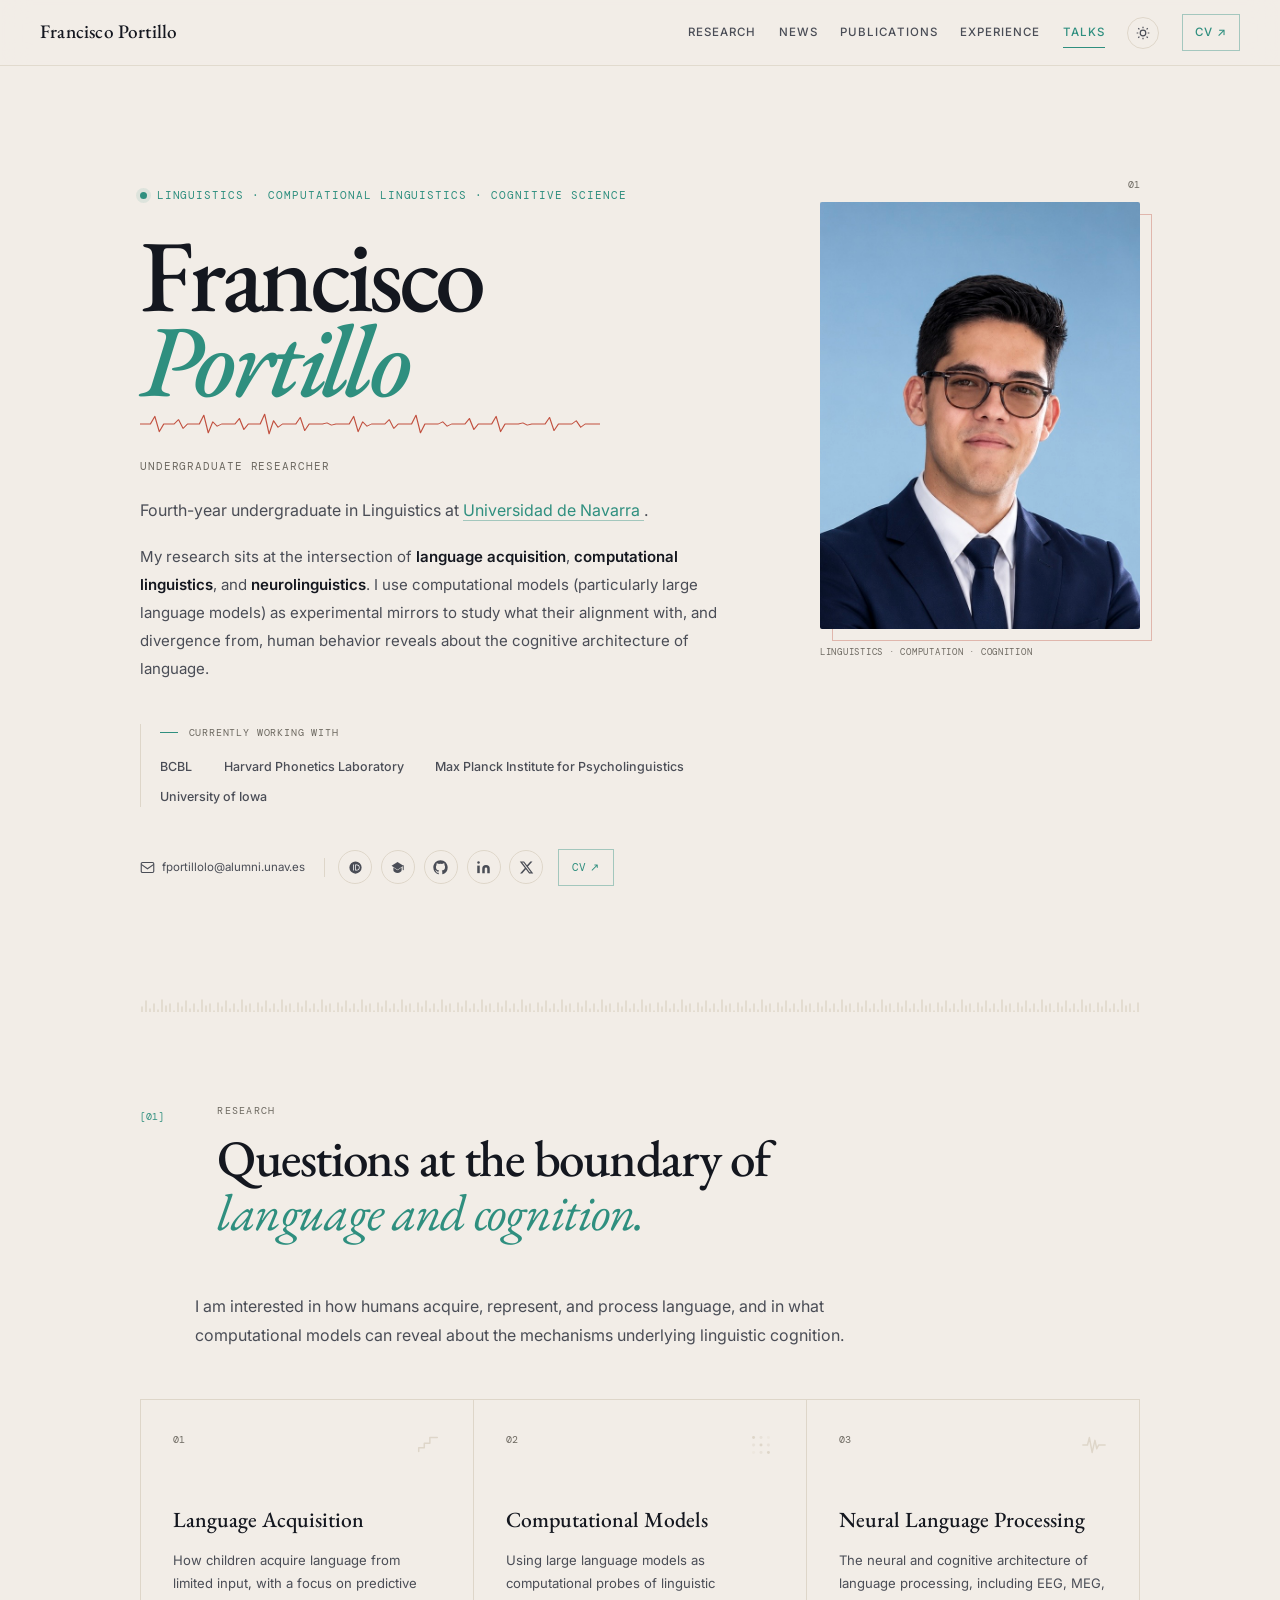
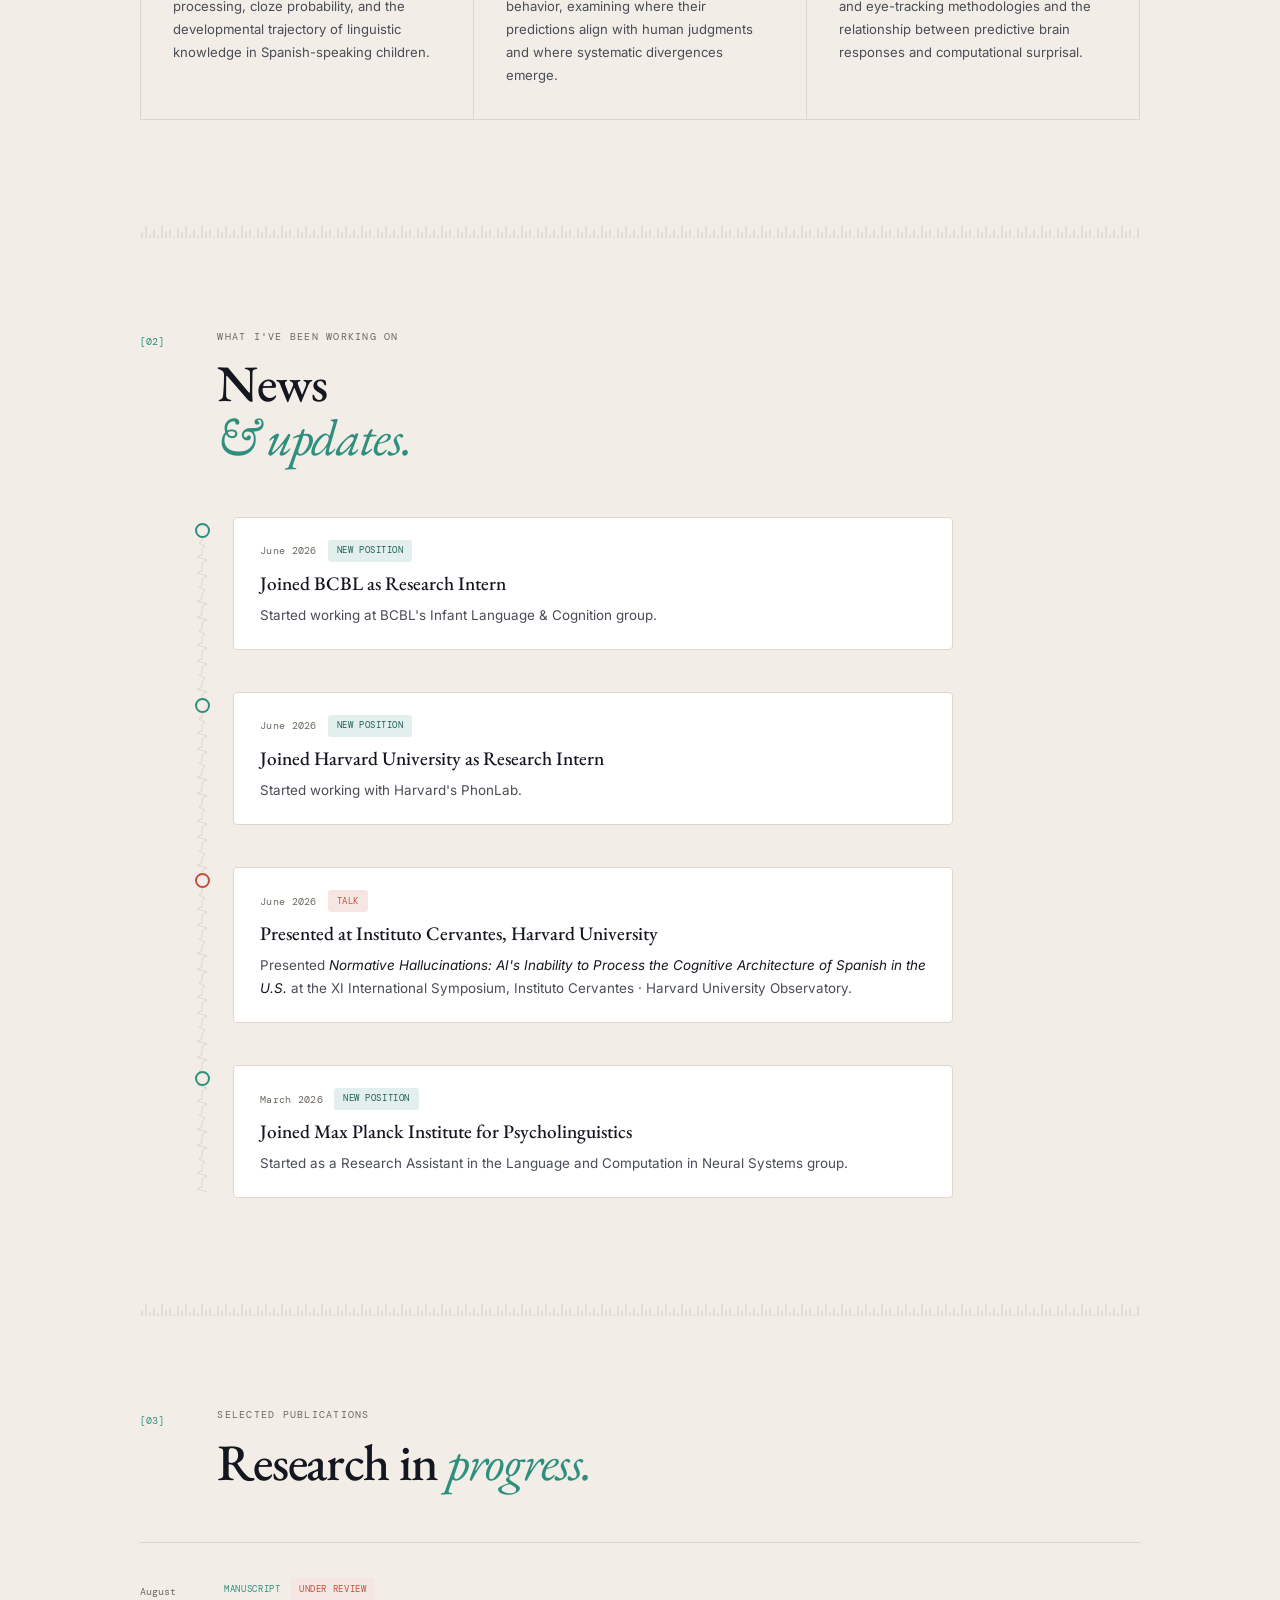
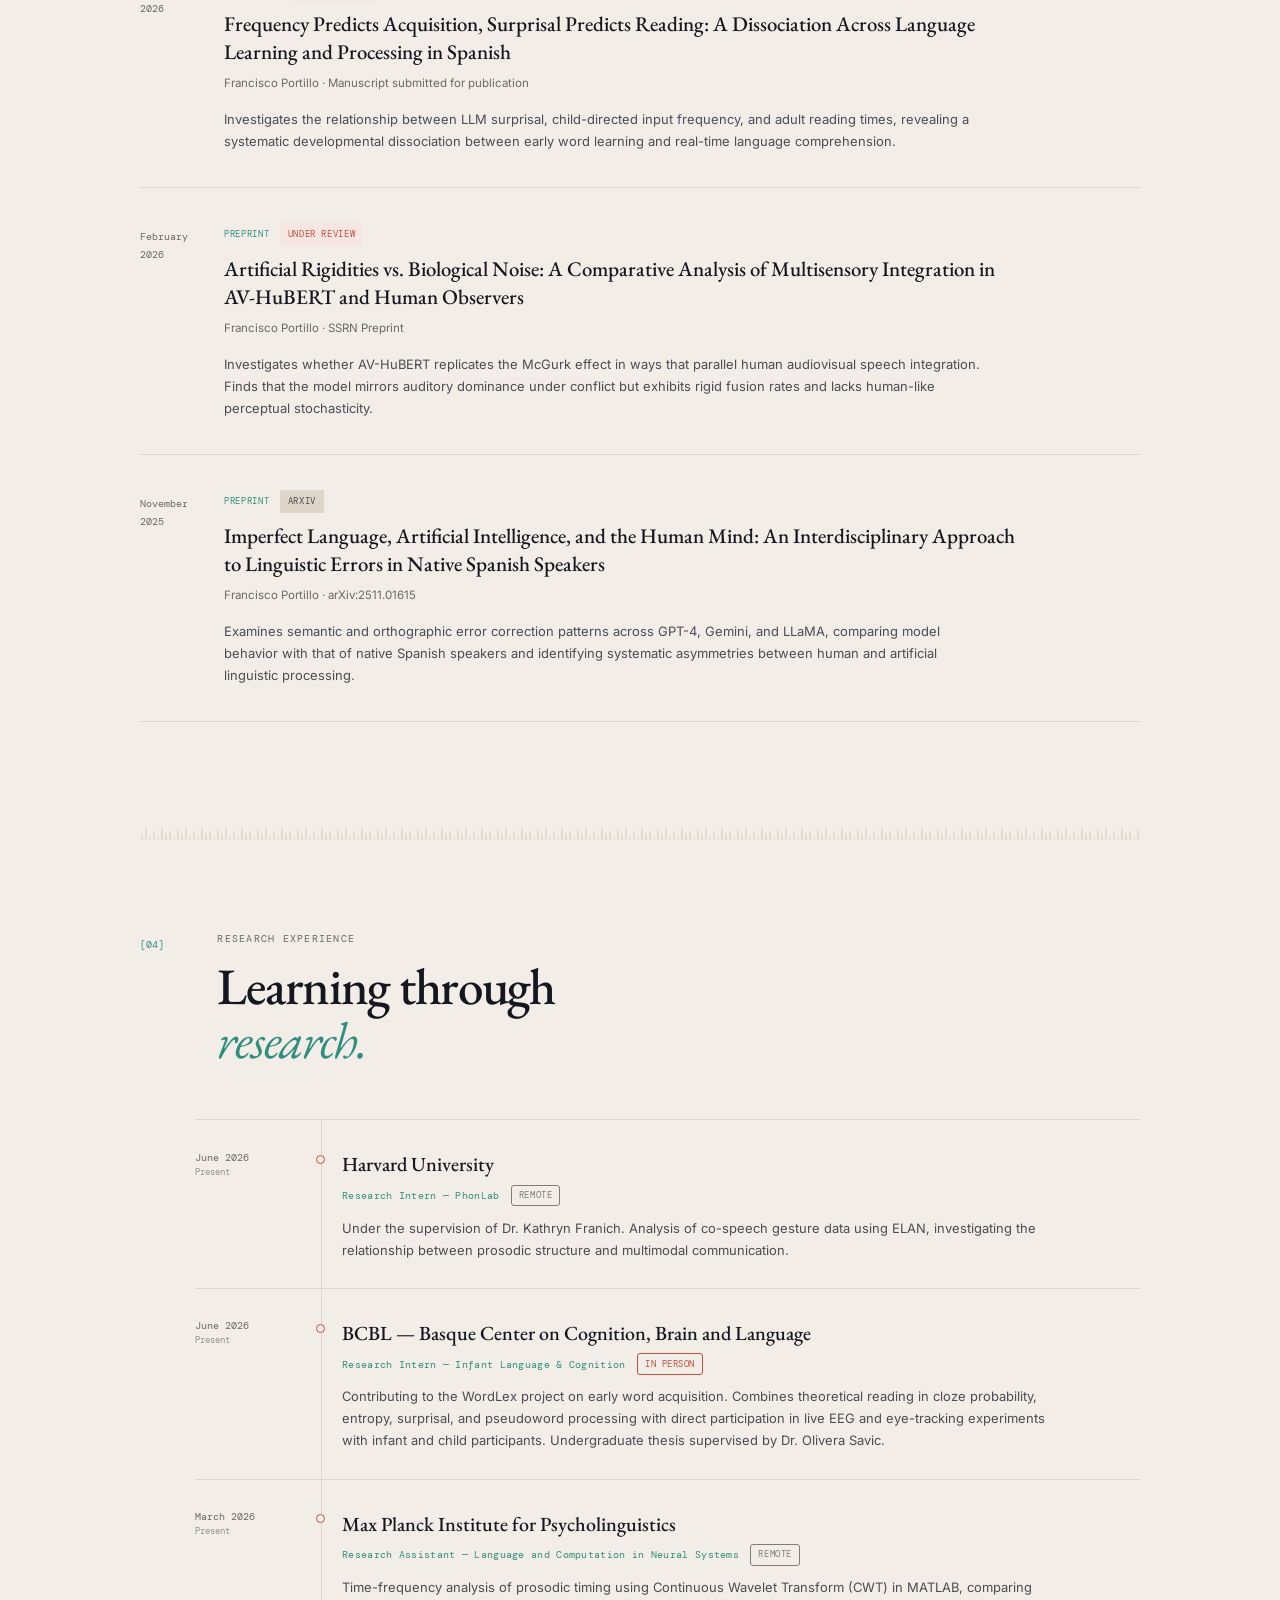
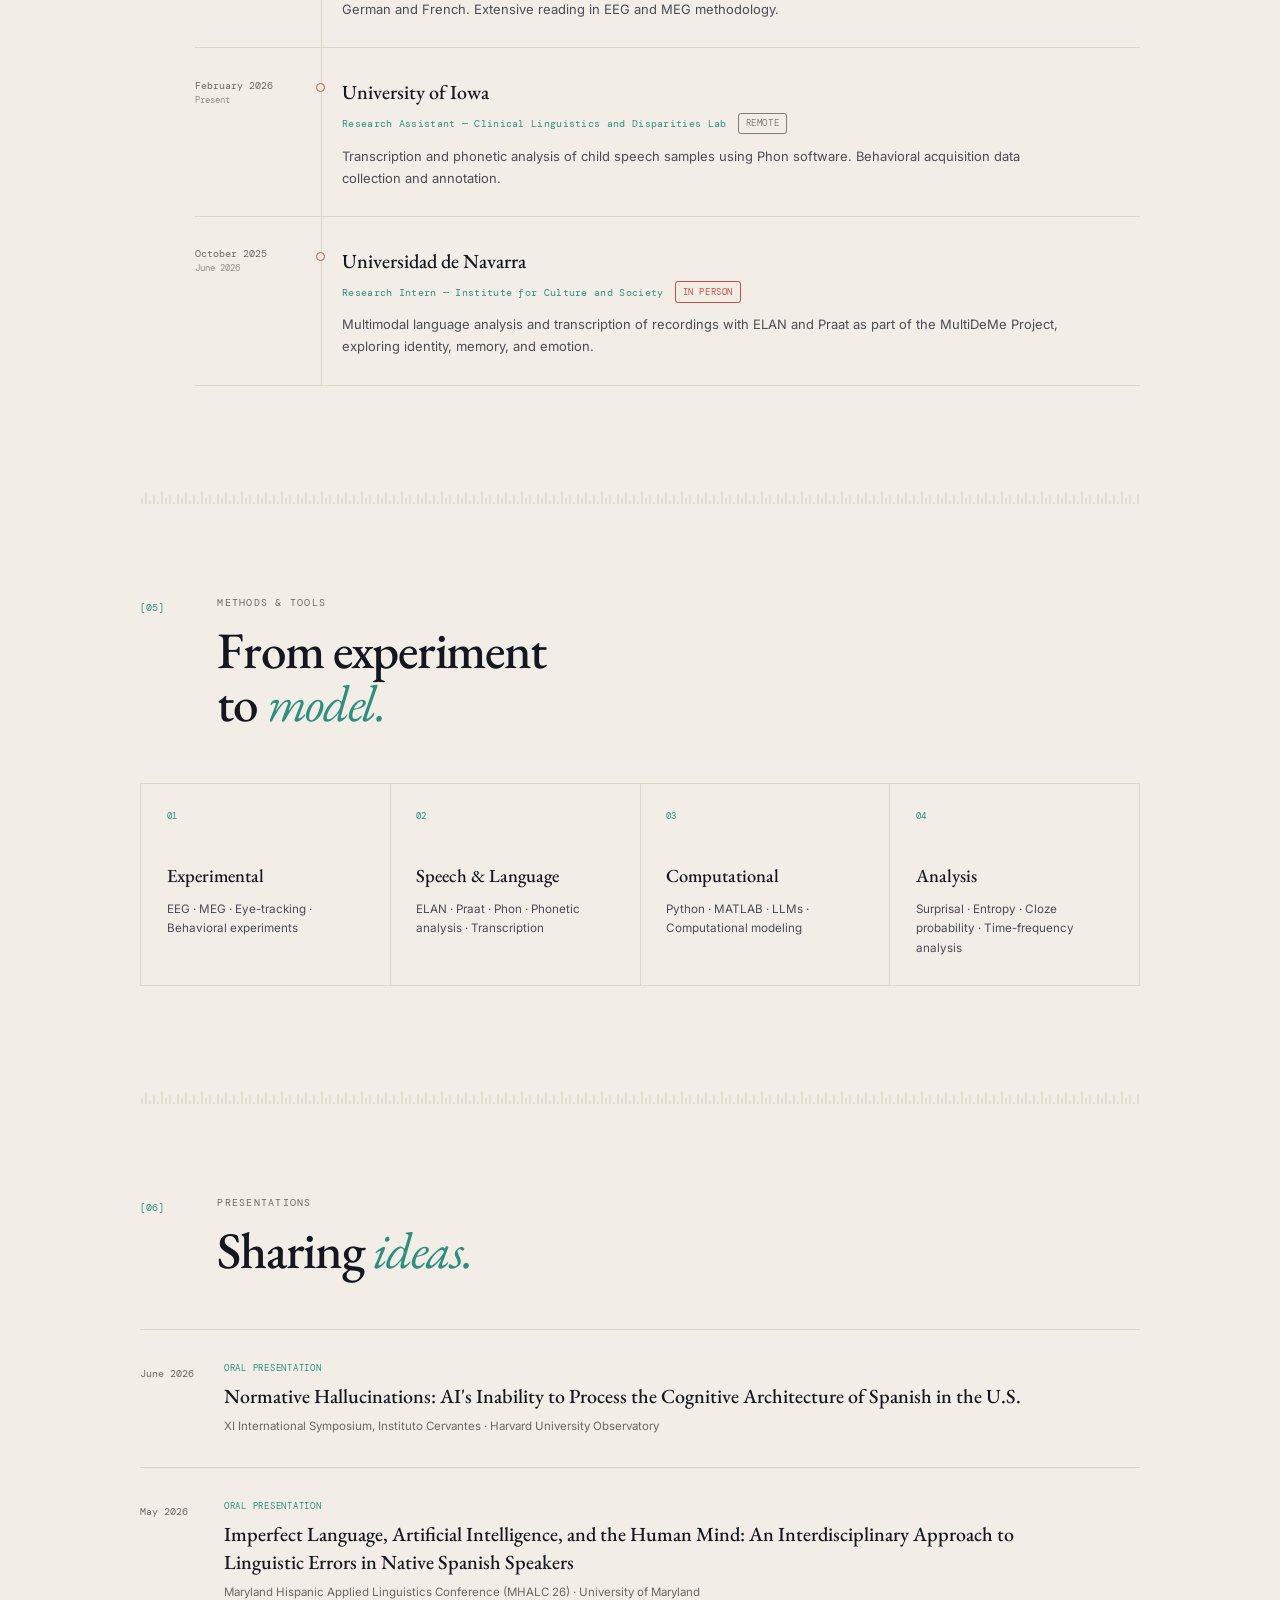
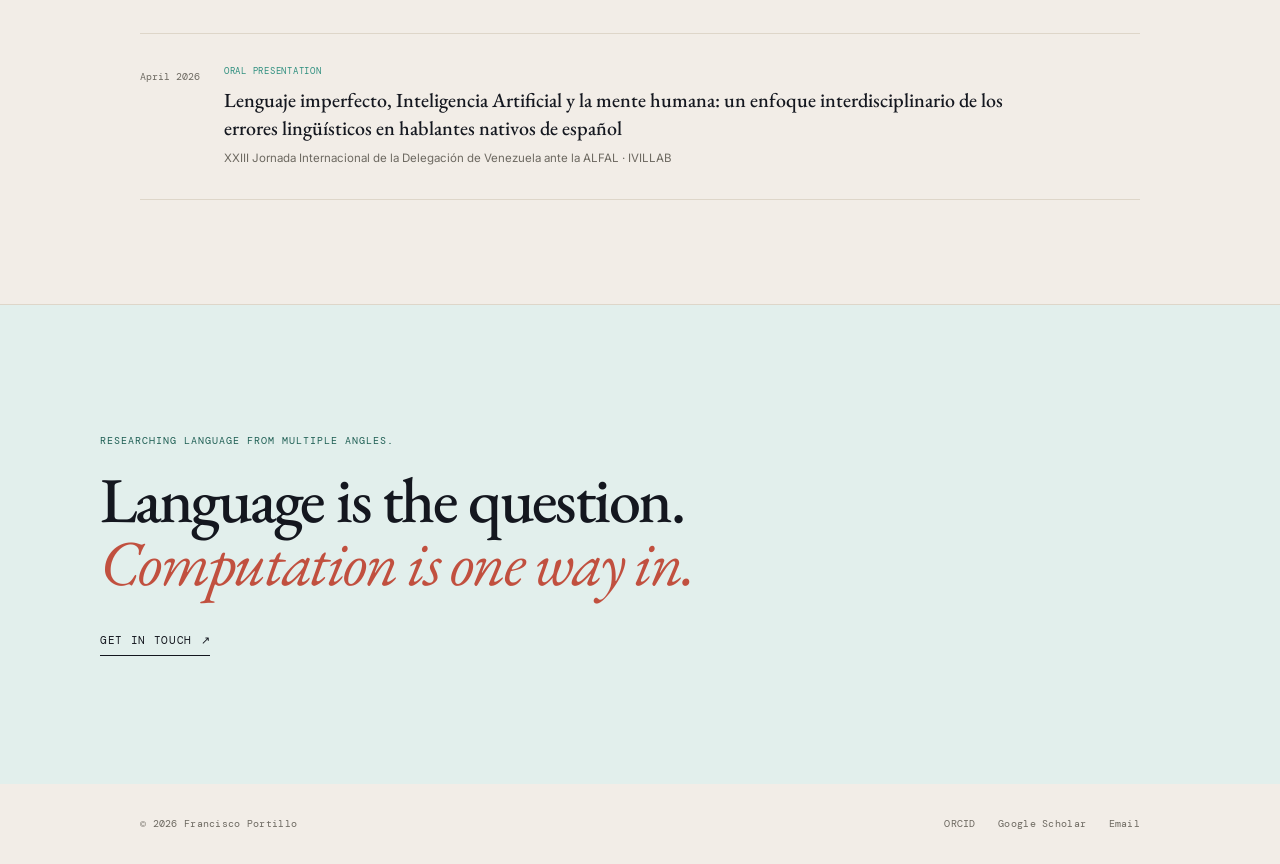
==== commit 5cab18e5: "Add files via upload" ====
--- a/index.html
+++ b/index.html
@@ -738,8 +738,8 @@
 
 
                 <h3>
-                    From Exposure to Expectation: Frequency, Surprisal,
-                    and Language Across Development in Spanish
+                    Frequency Predicts Acquisition, Surprisal Predicts Reading:
+                    A Dissociation Across Language Learning and Processing in Spanish
                 </h3>
 
 
--- a/style.css
+++ b/style.css
@@ -3442,3 +3442,55 @@
 
 }
 
+
+
+/* =========================================================
+   DETAIL PAGE FIGURE (academic-style, e.g. paper figures)
+   ========================================================= */
+
+.detail-figure {
+
+    max-width: 760px;
+
+    margin: 0.4rem 0 0;
+
+}
+
+
+.detail-figure img {
+
+    display: block;
+
+    width: 100%;
+
+    border: 1px solid var(--rule);
+
+    border-radius: 4px;
+
+    background: var(--bg-white);
+
+}
+
+
+.detail-figure figcaption {
+
+    margin-top: 0.9rem;
+
+    color: var(--ink-soft);
+
+    font-size: 0.83rem;
+
+    line-height: 1.7;
+
+}
+
+
+.detail-figure figcaption span {
+
+    font-style: italic;
+
+    color: var(--ink);
+
+    font-weight: 500;
+
+}
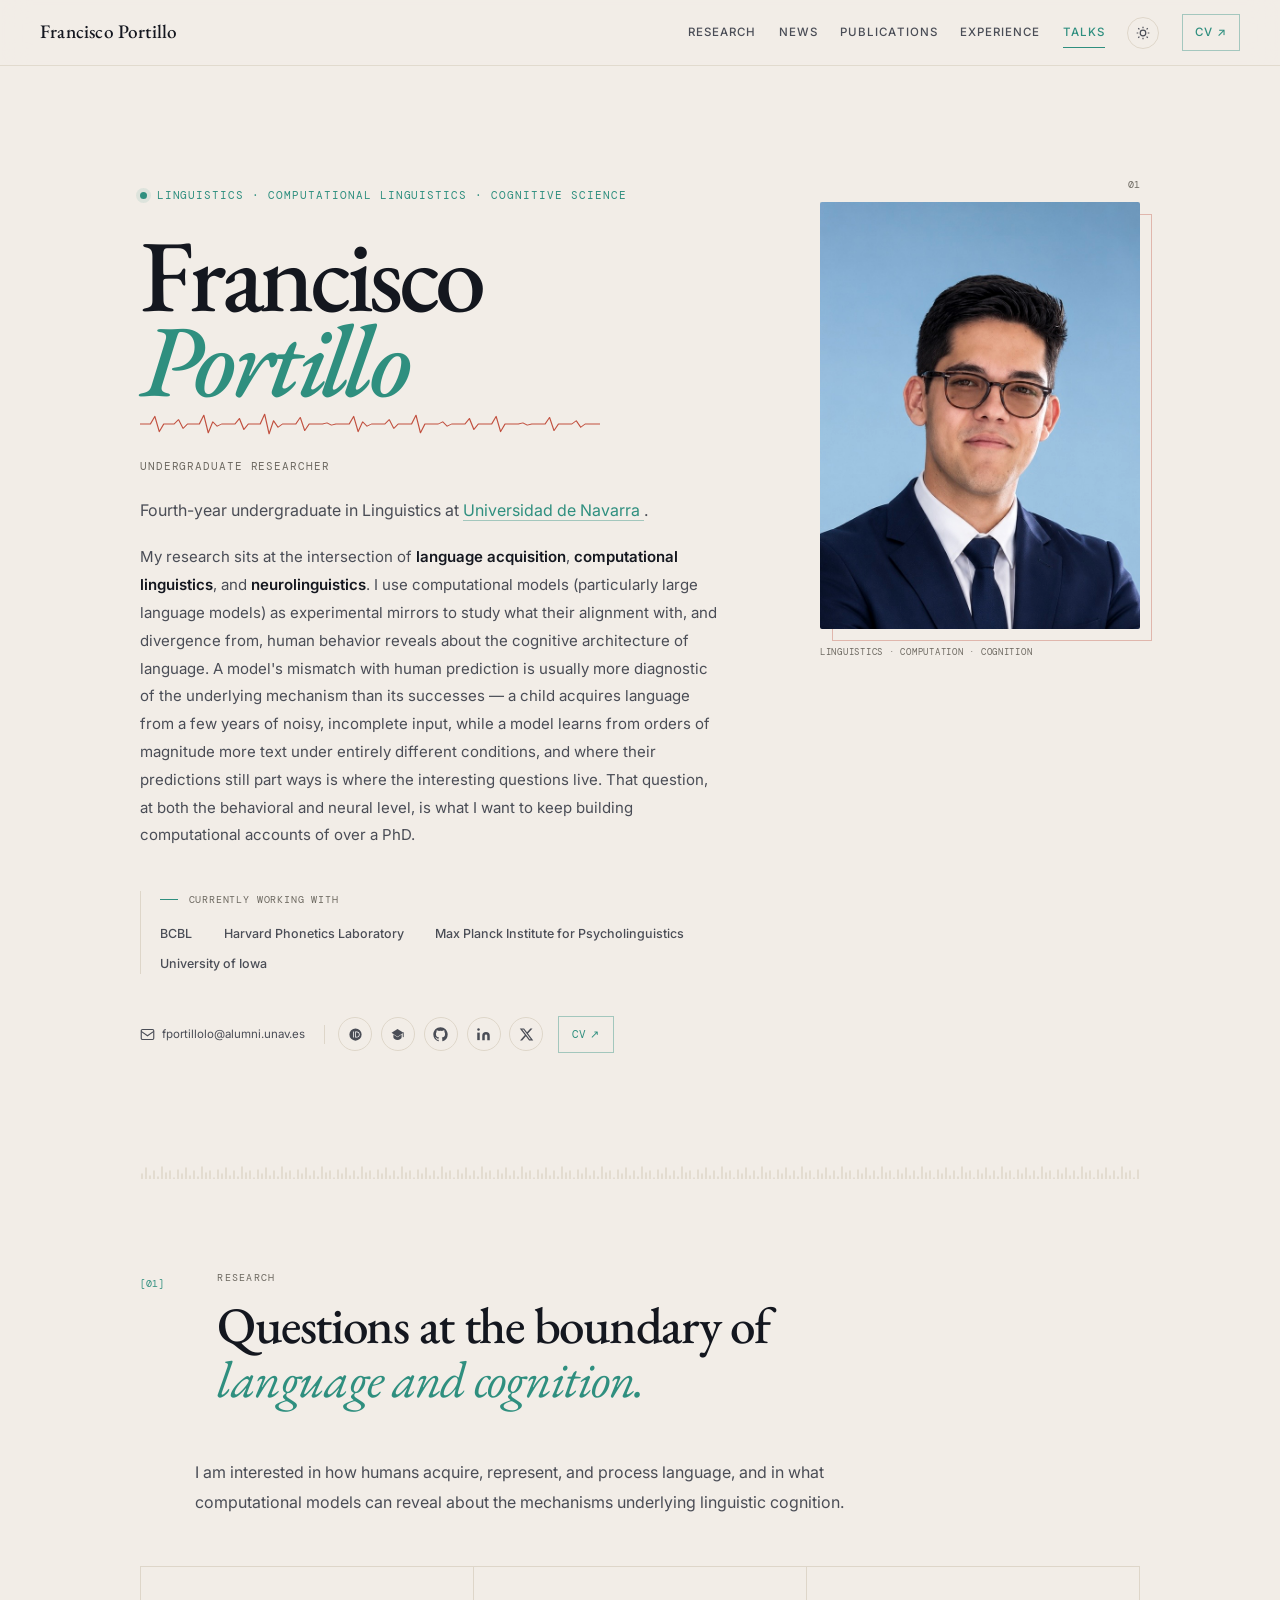
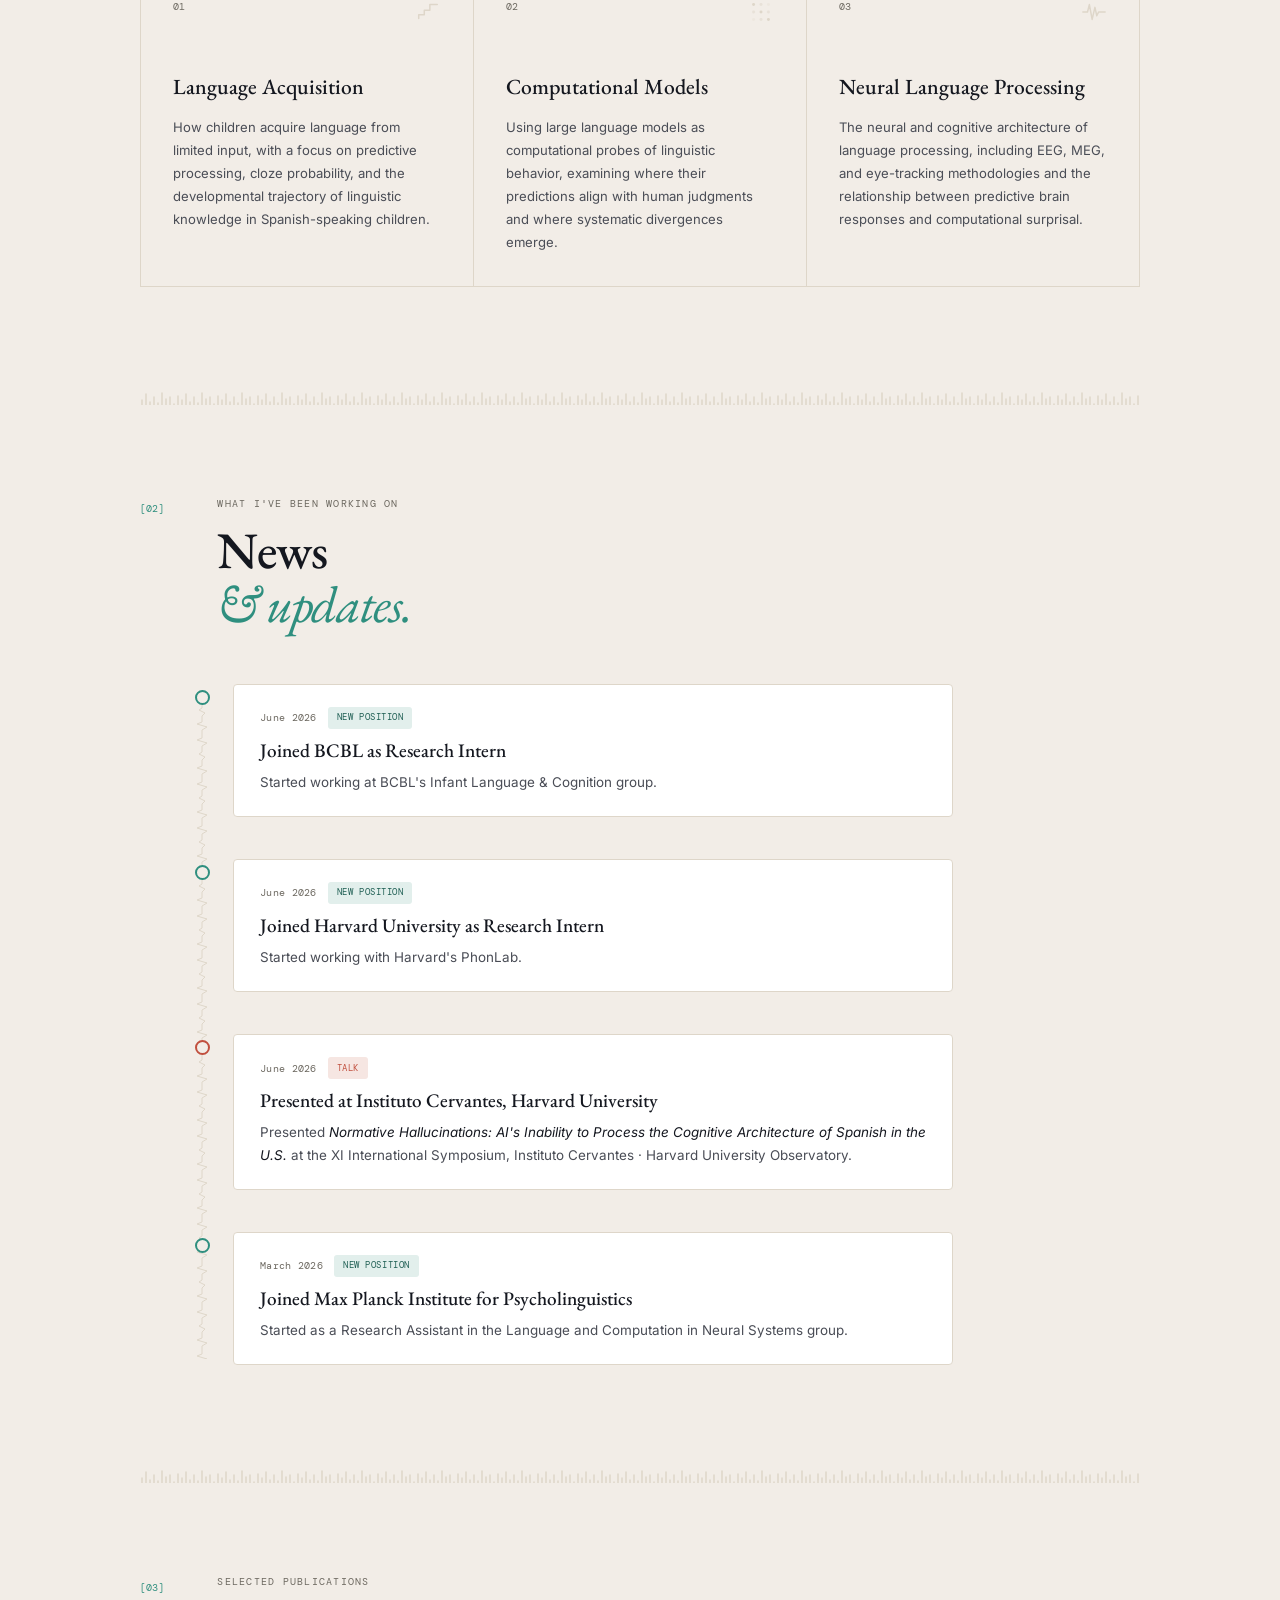
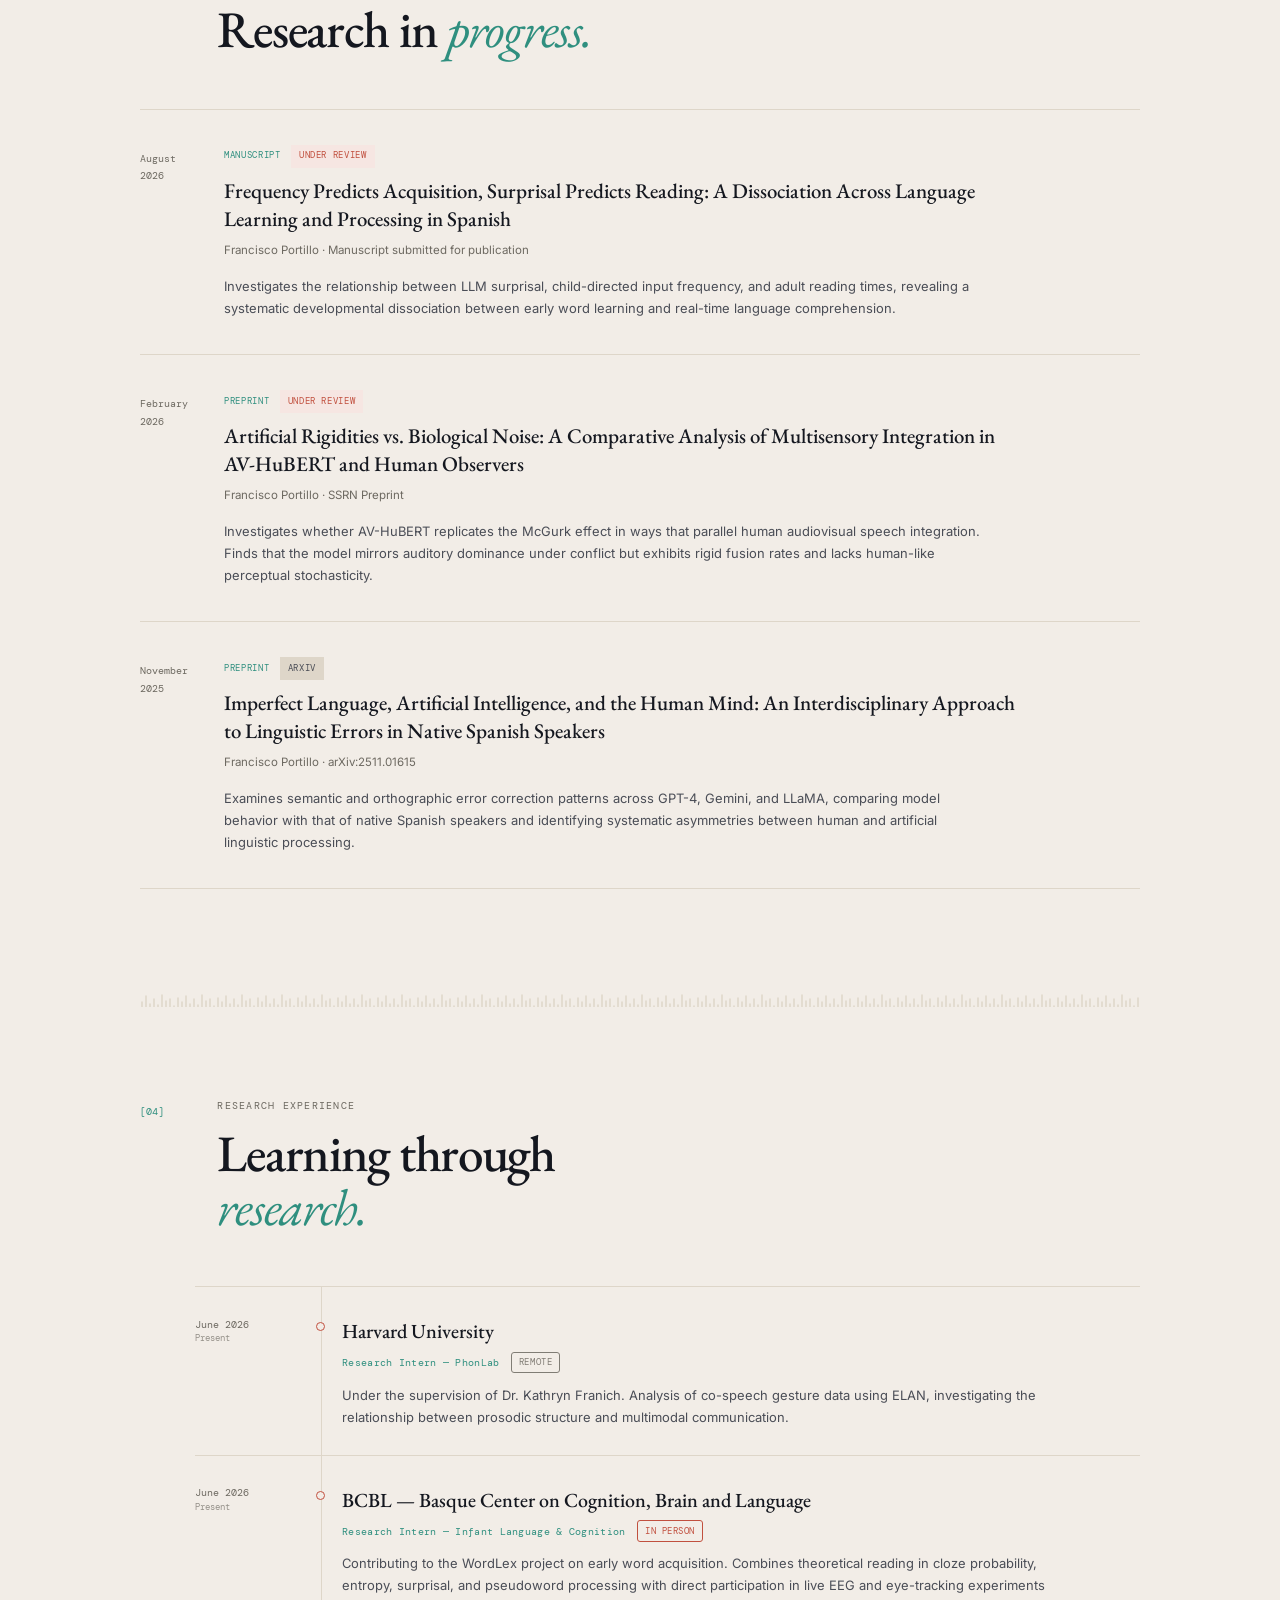
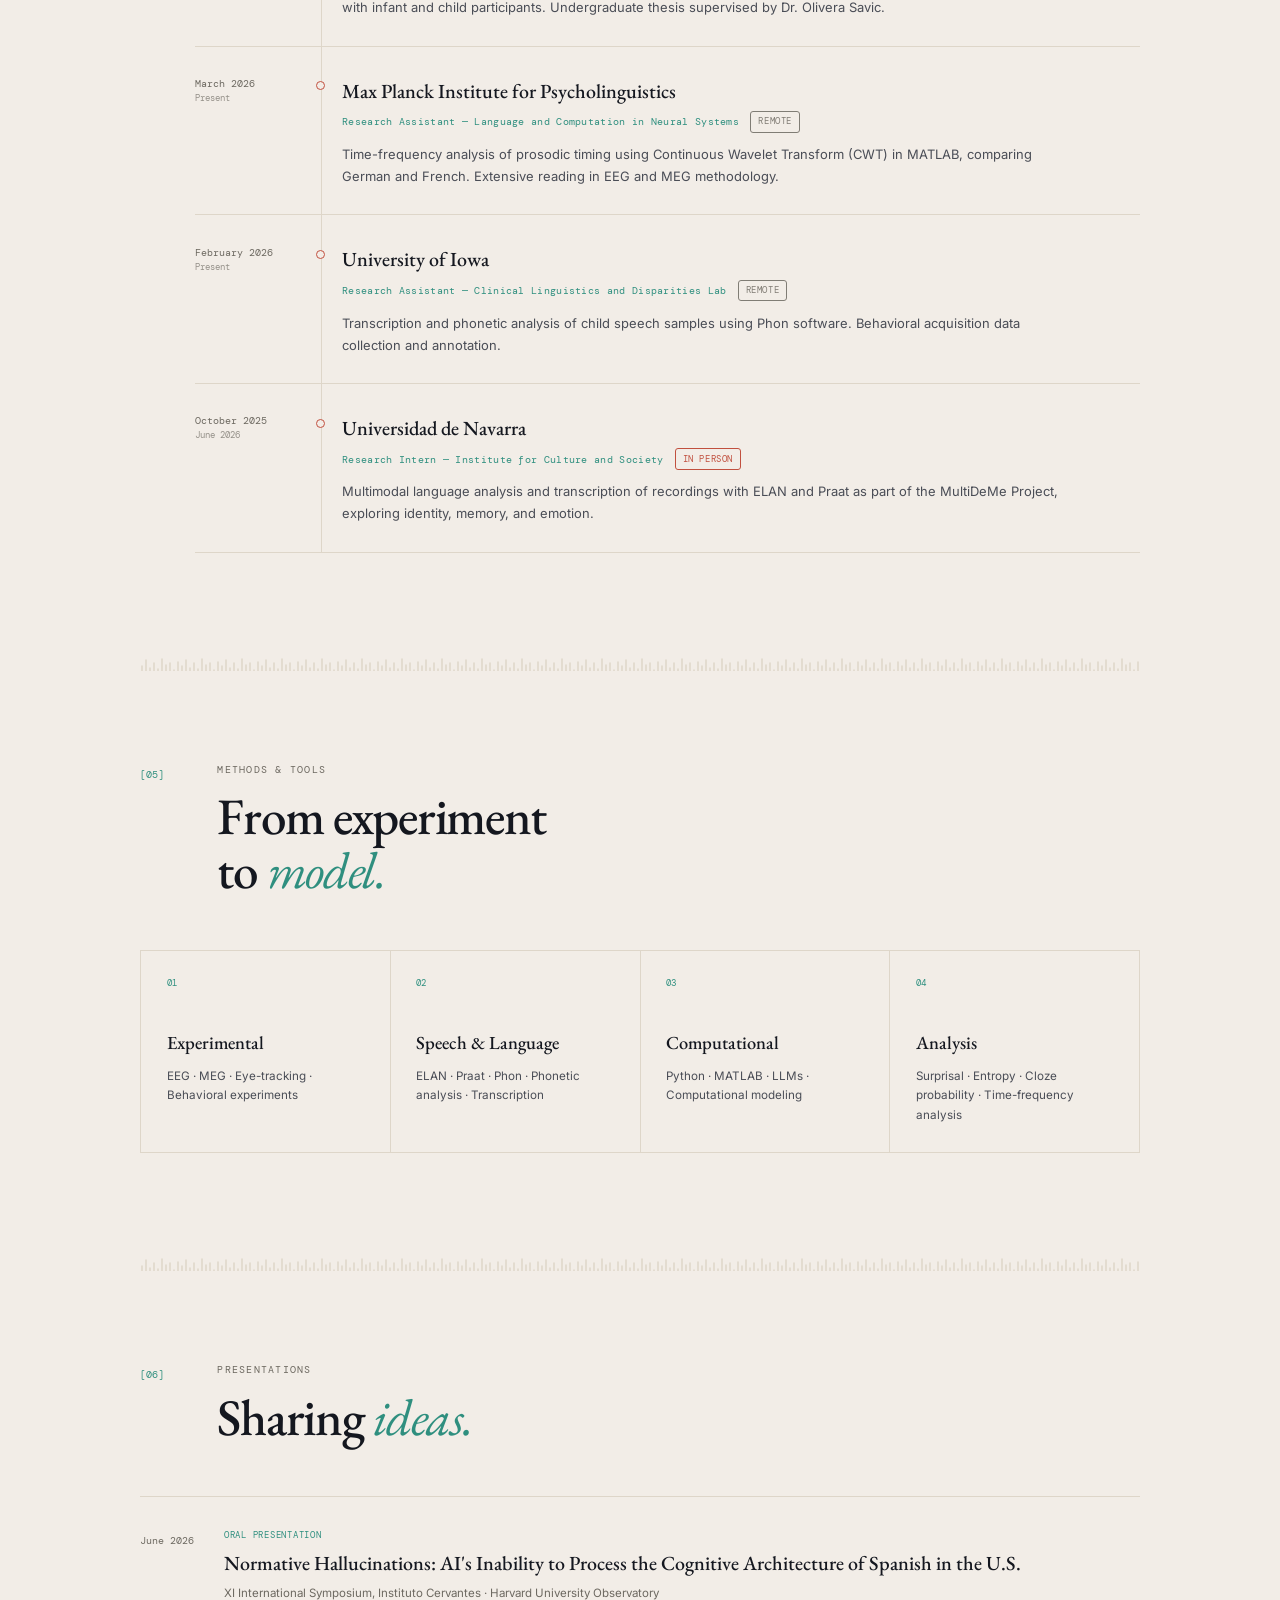
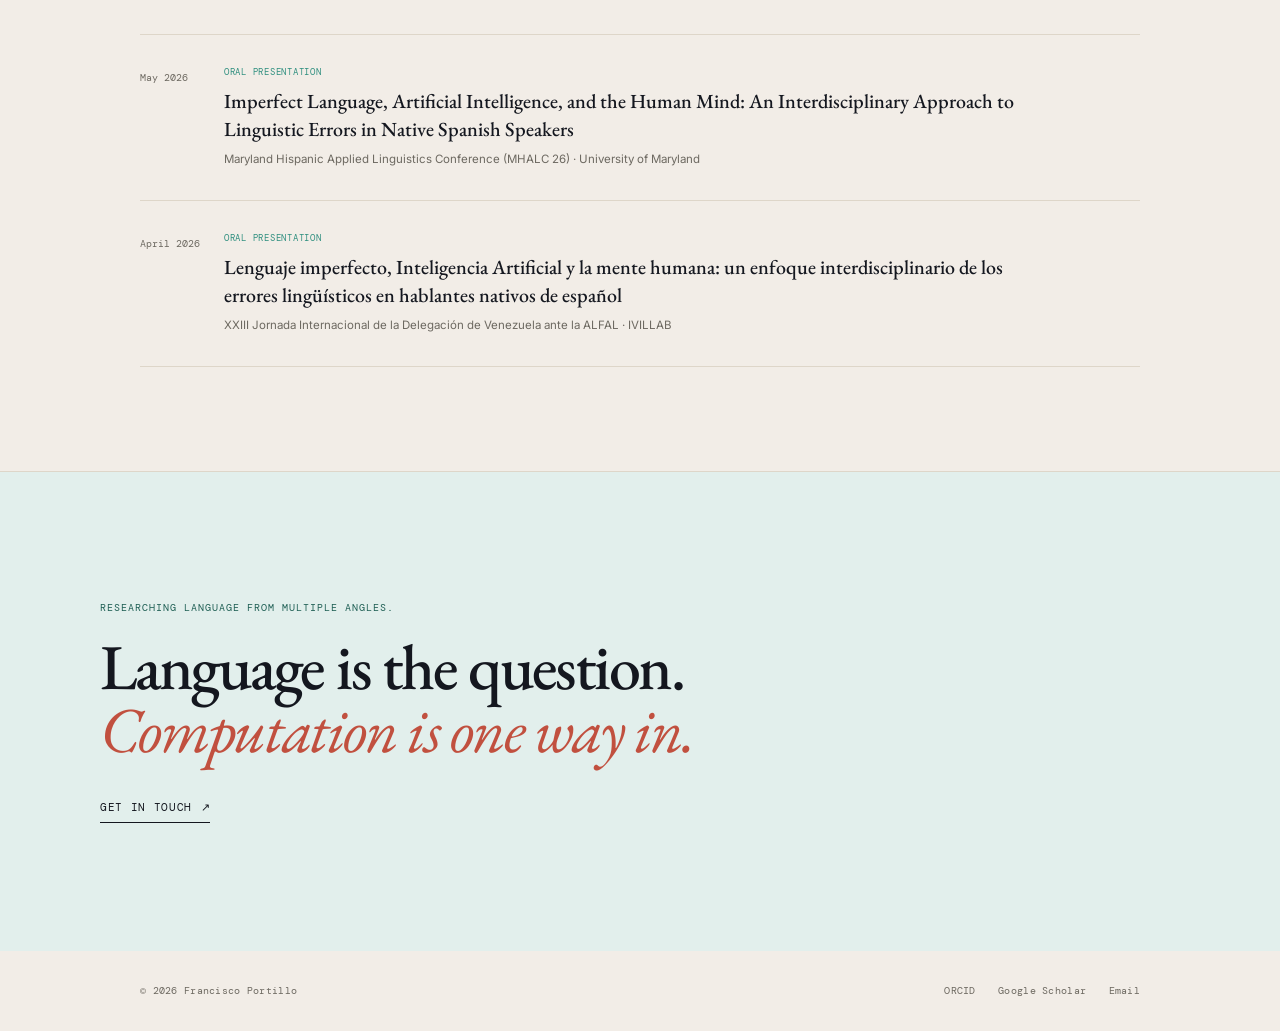
==== commit 9c9c8649: "Add files via upload" ====
--- a/index.html
+++ b/index.html
@@ -233,7 +233,15 @@
                 I use computational models (particularly large language models)
                 as experimental mirrors to study what their alignment with, and
                 divergence from, human behavior reveals about the cognitive
-                architecture of language.
+                architecture of language. A model's mismatch with human
+                prediction is usually more diagnostic of the underlying
+                mechanism than its successes — a child acquires language from
+                a few years of noisy, incomplete input, while a model learns
+                from orders of magnitude more text under entirely different
+                conditions, and where their predictions still part ways is
+                where the interesting questions live. That question, at both
+                the behavioral and neural level, is what I want to keep
+                building computational accounts of over a PhD.
 
             </p>
 
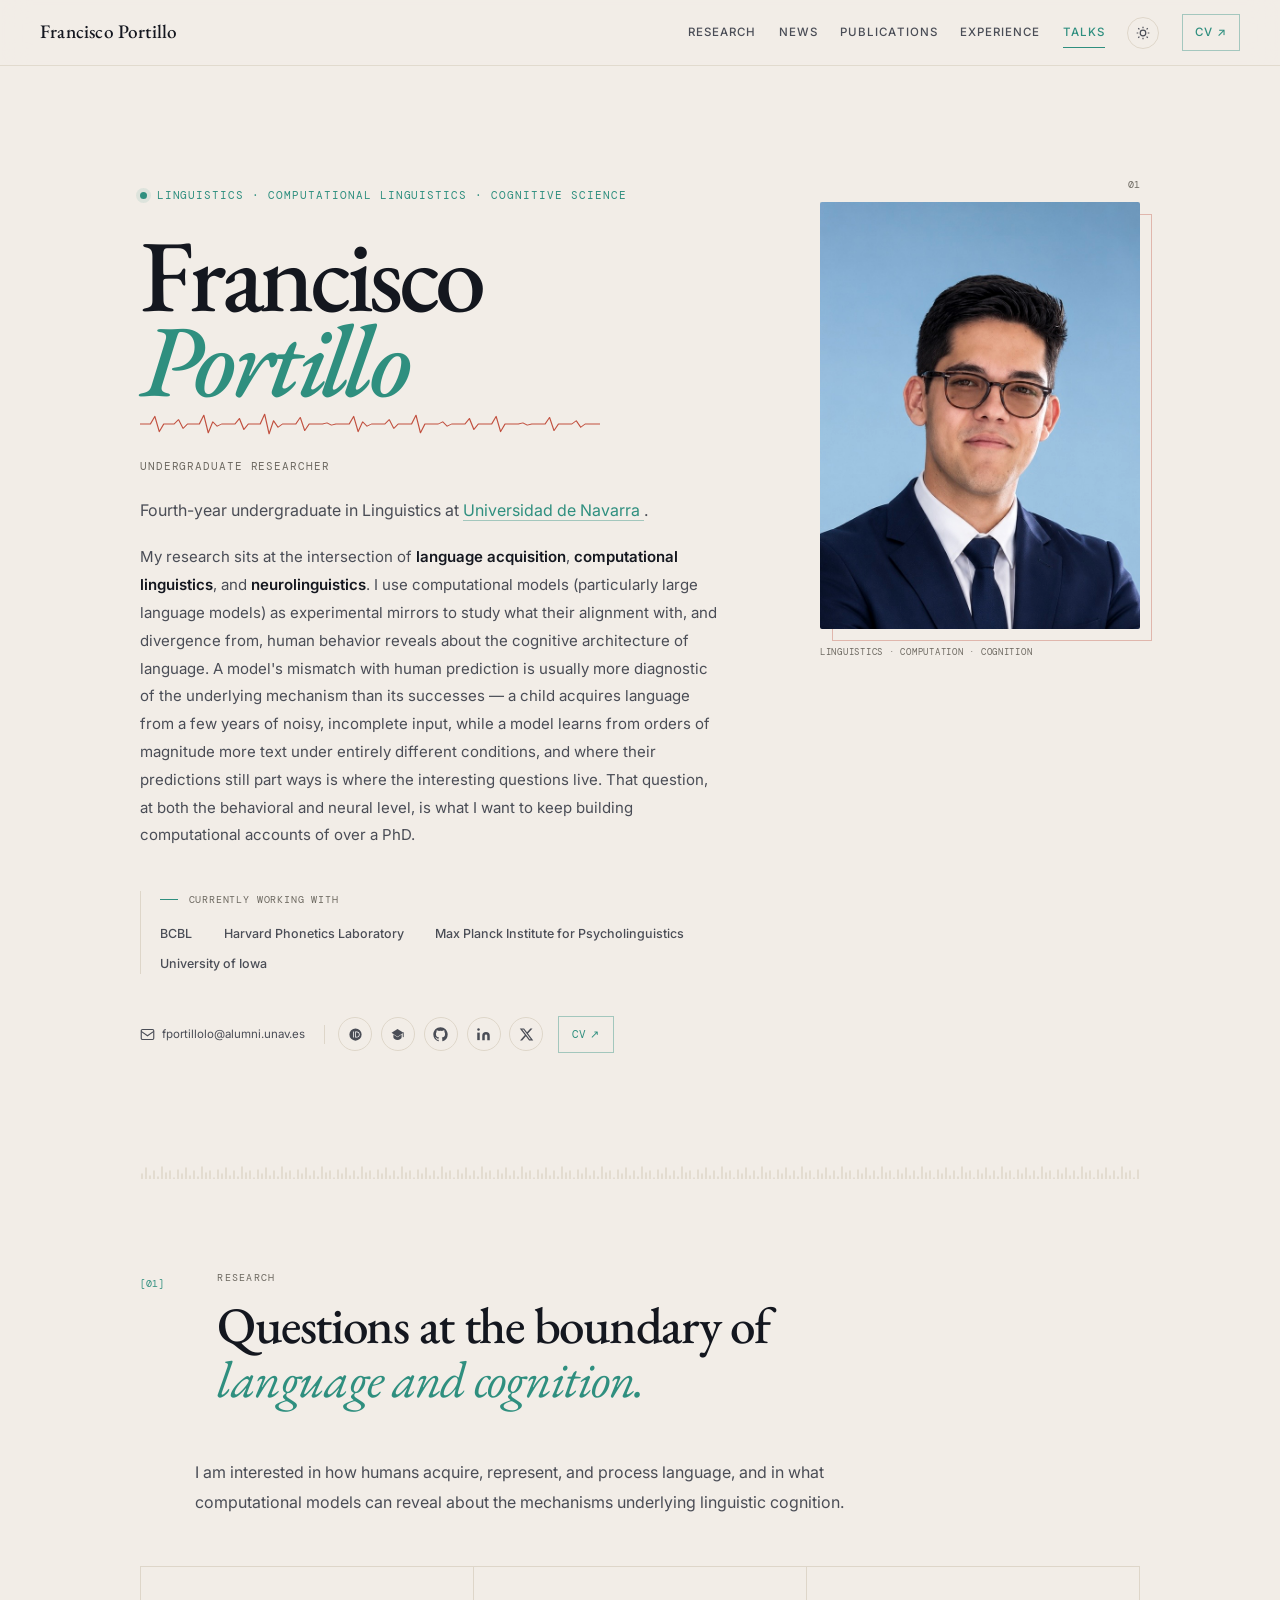
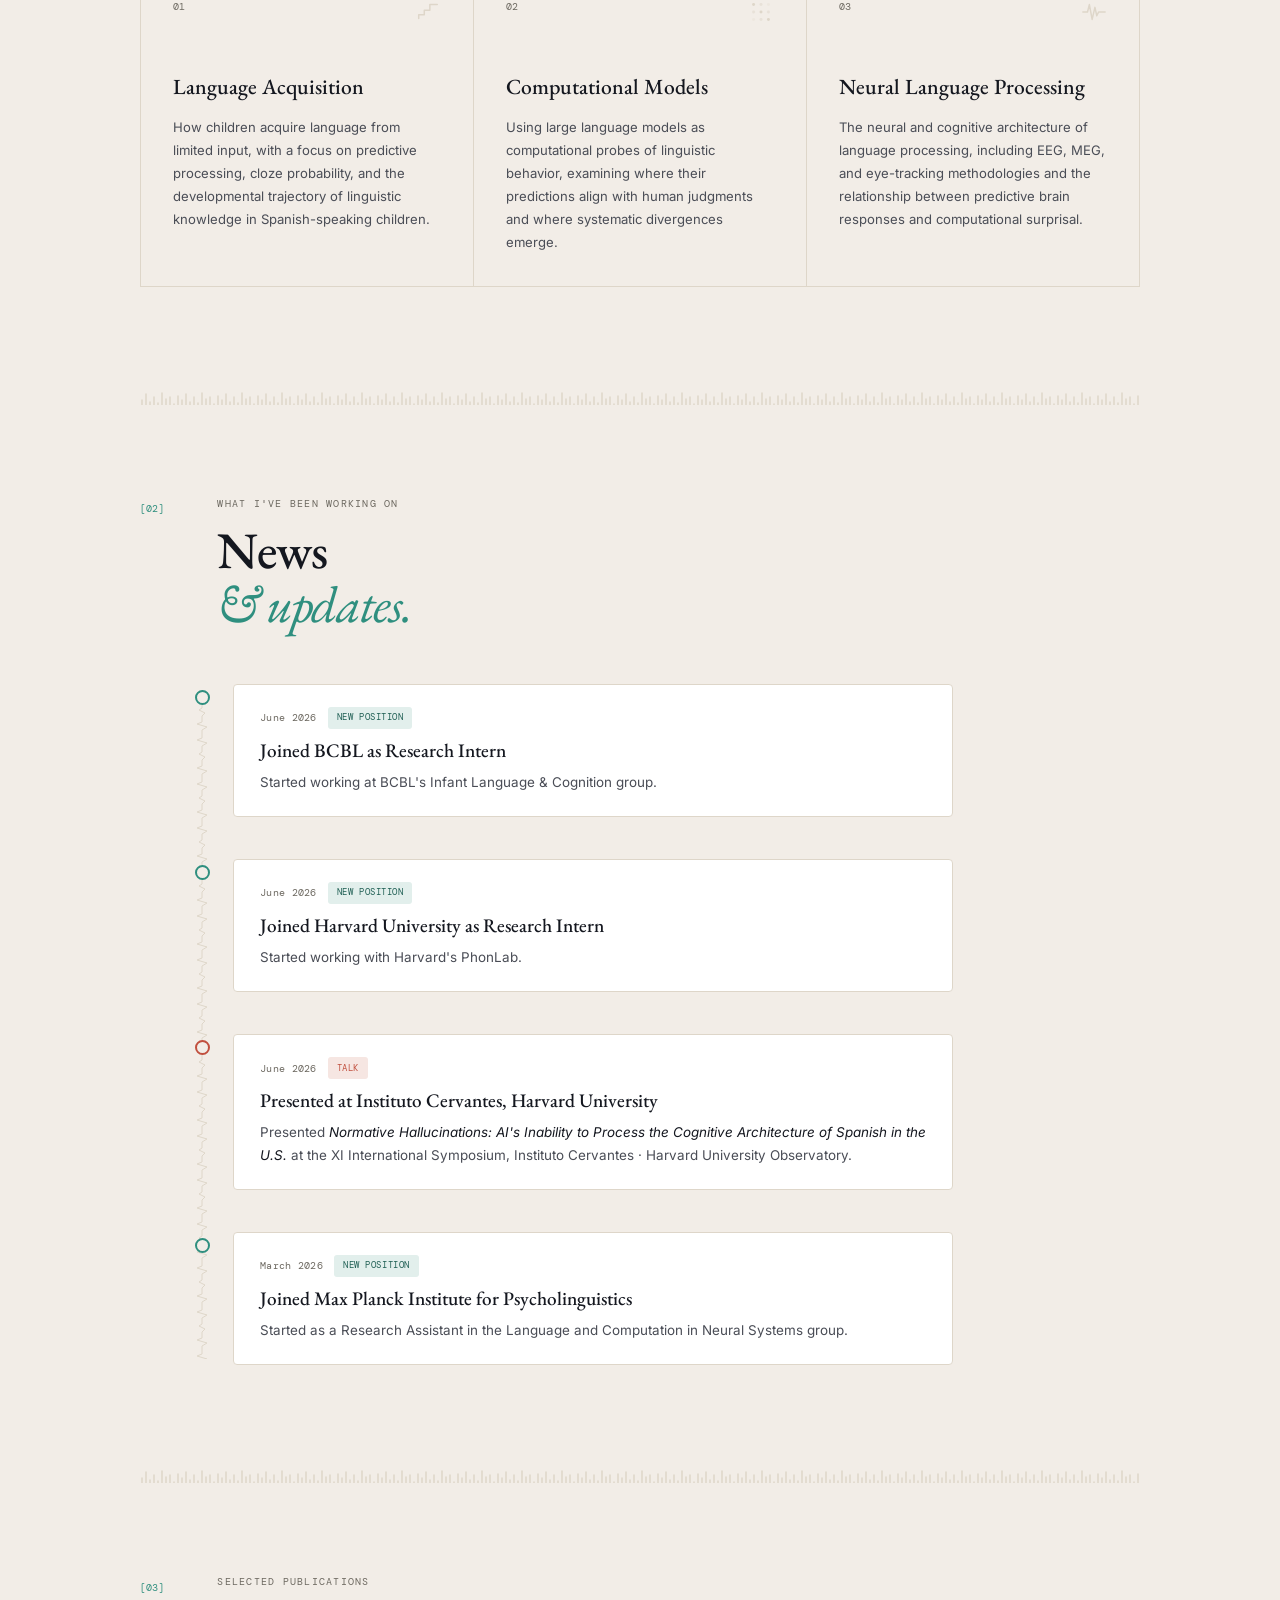
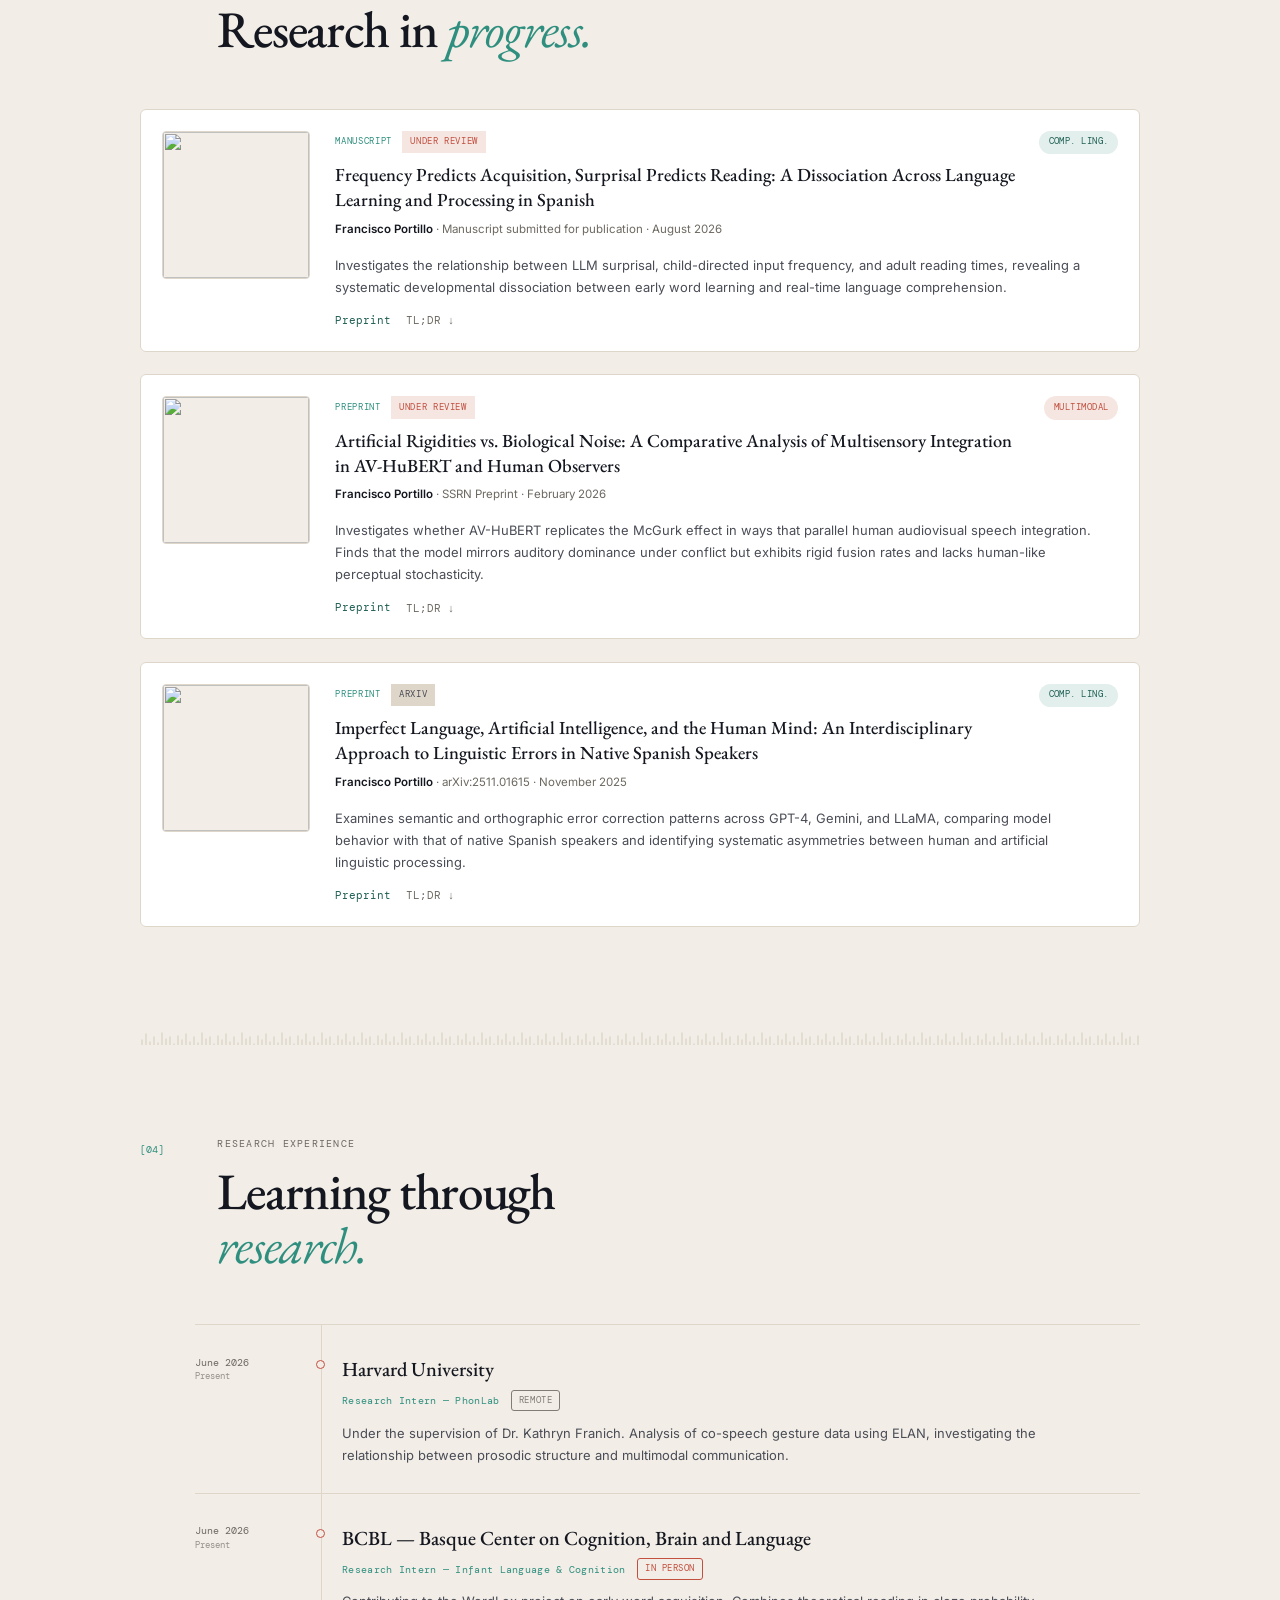
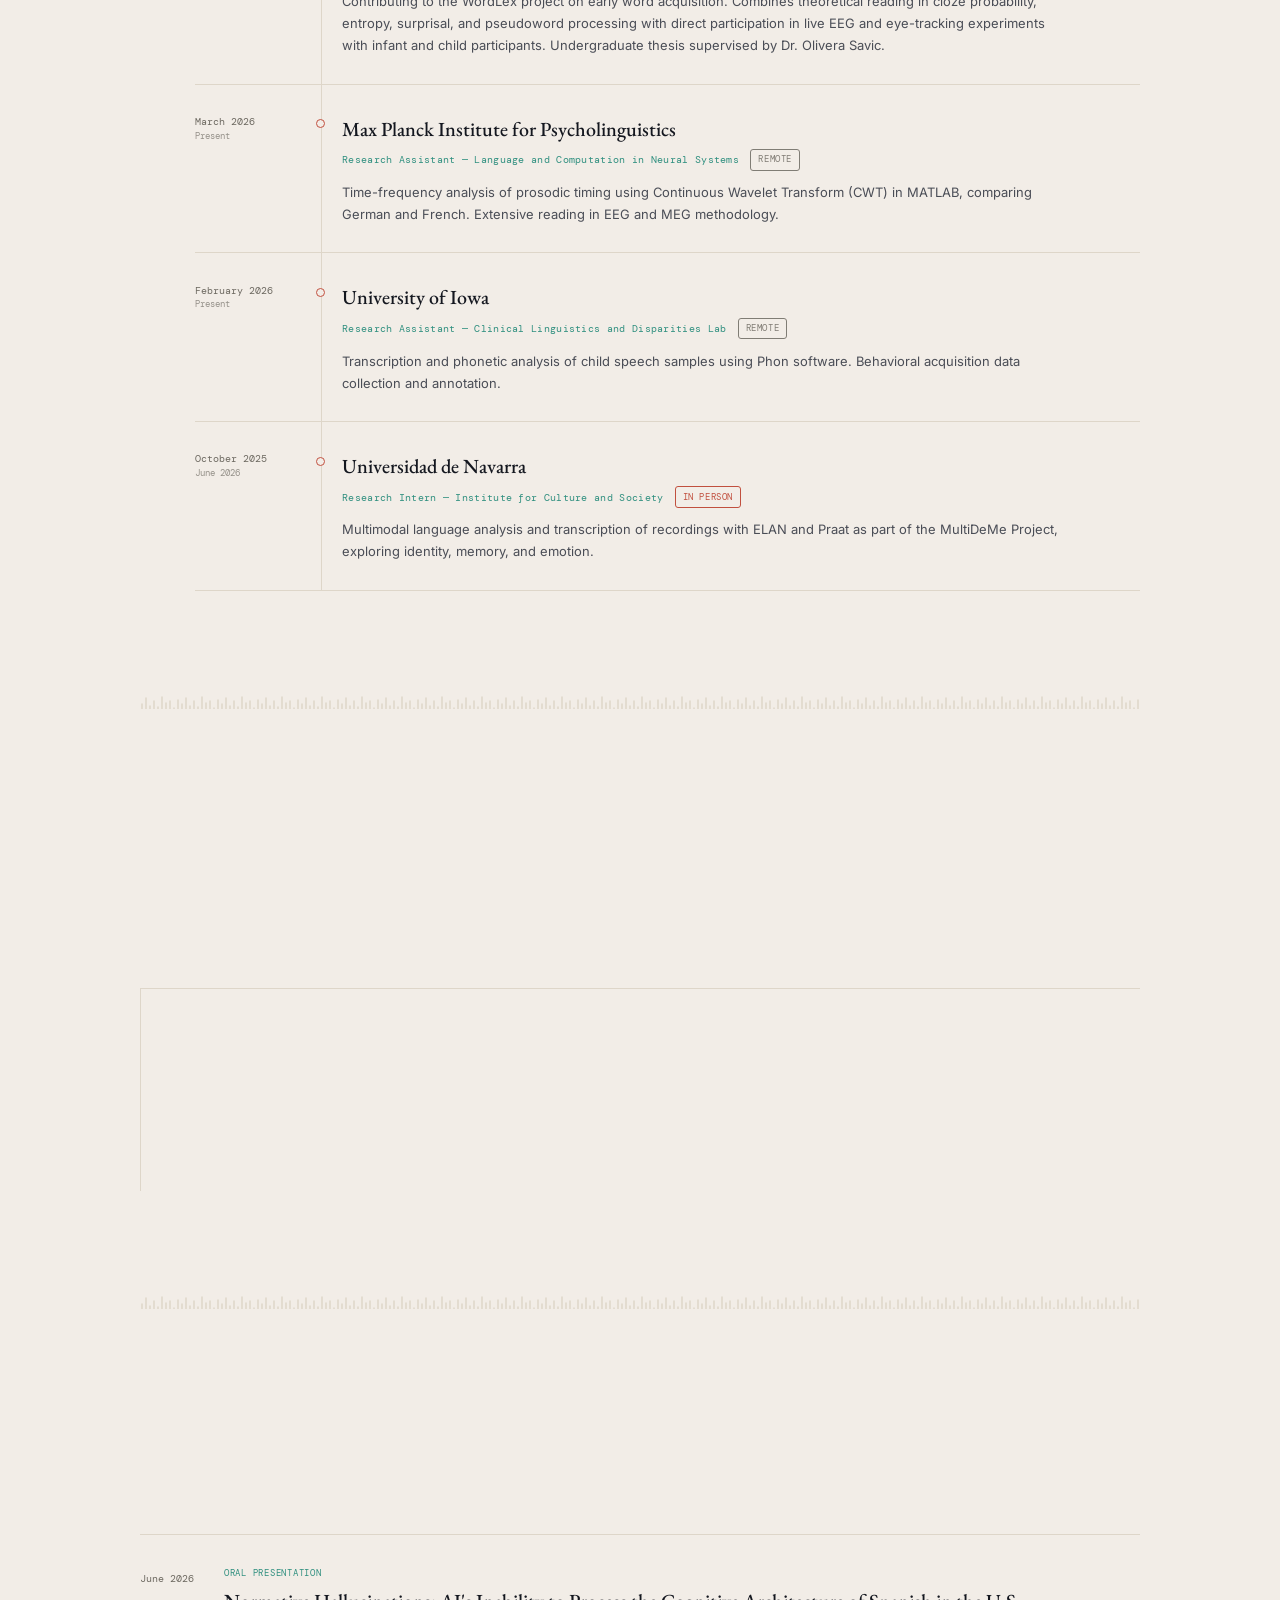
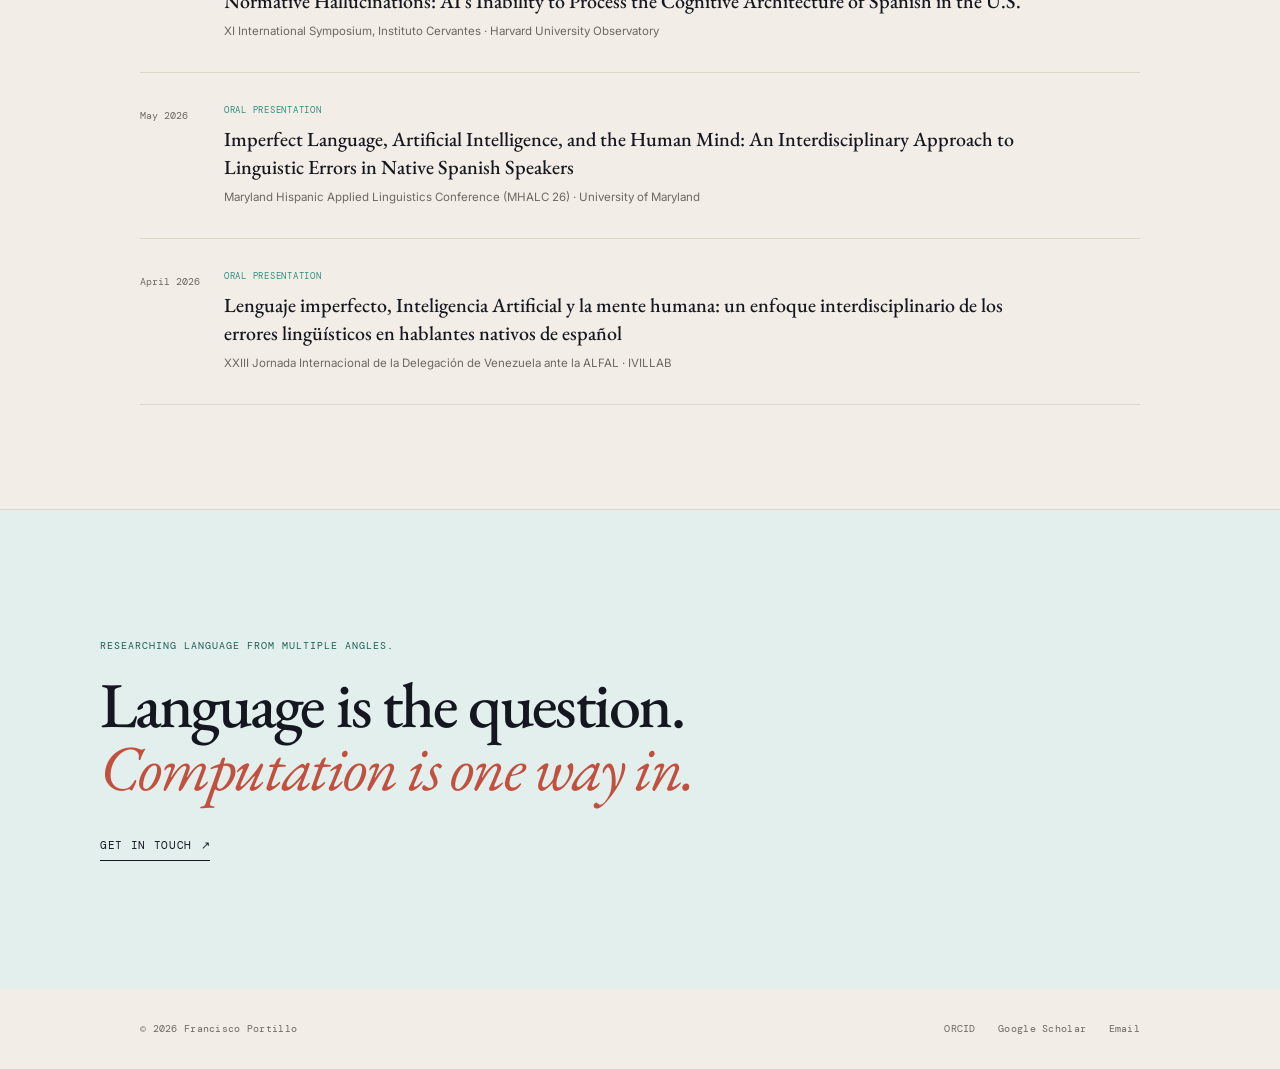
==== commit 073d11bf: "Update index.html" ====
--- a/index.html
+++ b/index.html
@@ -711,7 +711,6 @@
 <!-- =========================
      PUBLICATIONS
 ========================== -->
-
 <section id="publications">
 
     <div class="section-heading">
@@ -730,7 +729,11 @@
 
         <article class="pub-item">
 
-            <span class="pub-year">August 2026</span>
+            <div class="pub-thumb">
+                <img src="images/pub-frequency-surprisal.jpg" alt="">
+            </div>
+
+            <span class="pub-category">Comp. ling.</span>
 
             <div class="pub-content">
 
@@ -752,7 +755,7 @@
 
 
                 <p class="pub-meta">
-                    Francisco Portillo · Manuscript submitted for publication
+                    <strong>Francisco Portillo</strong> · Manuscript submitted for publication · August 2026
                 </p>
 
 
@@ -763,6 +766,12 @@
                     early word learning and real-time language comprehension.
                 </p>
 
+
+                <div class="pub-tags">
+                    <a href="#">Preprint</a>
+                    <span class="tldr">TL;DR ↓</span>
+                </div>
+
             </div>
 
         </article>
@@ -770,7 +779,11 @@
 
         <article class="pub-item">
 
-            <span class="pub-year">February 2026</span>
+            <div class="pub-thumb">
+                <img src="images/pub-avhubert-mcgurk.jpg" alt="">
+            </div>
+
+            <span class="pub-category coral">Multimodal</span>
 
             <div class="pub-content">
 
@@ -786,7 +799,6 @@
 
 
                 <h3>
-
                     <a href="https://papers.ssrn.com/sol3/papers.cfm?abstract_id=6844390"
                        target="_blank"
                        rel="noopener noreferrer">
@@ -798,12 +810,11 @@
                         <span class="title-arrow">↗</span>
 
                     </a>
-
                 </h3>
 
 
                 <p class="pub-meta">
-                    Francisco Portillo · SSRN Preprint
+                    <strong>Francisco Portillo</strong> · SSRN Preprint · February 2026
                 </p>
 
 
@@ -815,6 +826,12 @@
                     perceptual stochasticity.
                 </p>
 
+
+                <div class="pub-tags">
+                    <a href="https://papers.ssrn.com/sol3/papers.cfm?abstract_id=6844390" target="_blank" rel="noopener noreferrer">Preprint</a>
+                    <span class="tldr">TL;DR ↓</span>
+                </div>
+
             </div>
 
         </article>
@@ -822,7 +839,11 @@
 
         <article class="pub-item">
 
-            <span class="pub-year">November 2025</span>
+            <div class="pub-thumb">
+                <img src="images/pub-imperfect-language.jpg" alt="">
+            </div>
+
+            <span class="pub-category">Comp. ling.</span>
 
             <div class="pub-content">
 
@@ -838,7 +859,6 @@
 
 
                 <h3>
-
                     <a href="https://arxiv.org/abs/2511.01615"
                        target="_blank"
                        rel="noopener noreferrer">
@@ -850,12 +870,11 @@
                         <span class="title-arrow">↗</span>
 
                     </a>
-
                 </h3>
 
 
                 <p class="pub-meta">
-                    Francisco Portillo · arXiv:2511.01615
+                    <strong>Francisco Portillo</strong> · arXiv:2511.01615 · November 2025
                 </p>
 
 
@@ -866,6 +885,12 @@
                     systematic asymmetries between human and artificial
                     linguistic processing.
                 </p>
+
+
+                <div class="pub-tags">
+                    <a href="https://arxiv.org/abs/2511.01615" target="_blank" rel="noopener noreferrer">Preprint</a>
+                    <span class="tldr">TL;DR ↓</span>
+                </div>
 
             </div>
 
--- a/style.css
+++ b/style.css
@@ -2017,6 +2017,255 @@
 
 }
 
+/* =========================================================
+   PUBLICATIONS — nuevo formato de tarjeta con thumbnail
+   Sustituye al bloque ".pub-item" original
+   ========================================================= */
+
+.pub-list {
+
+    display: flex;
+
+    flex-direction: column;
+
+    gap: 1.4rem;
+
+}
+
+
+.pub-item {
+
+    position: relative;
+
+    display: grid;
+
+    grid-template-columns: 148px 1fr;
+
+    gap: 1.6rem;
+
+    padding: 1.3rem;
+
+    background: var(--bg-white);
+
+    border: 1px solid var(--rule);
+    border-radius: 6px;
+
+    transition:
+        border-color 0.25s ease,
+        transform 0.25s ease,
+        box-shadow 0.25s ease;
+
+}
+
+
+.pub-item:first-child,
+.pub-item:hover {
+
+    /* neutraliza los estilos antiguos de lista (border-top / padding-left) */
+    border-top: 1px solid var(--rule);
+
+}
+
+
+.pub-item:hover {
+
+    border-color: var(--accent);
+
+    transform: translateY(-2px);
+
+    box-shadow: 0 10px 28px rgba(20, 23, 31, 0.06);
+
+}
+
+
+/* ---- thumbnail ---- */
+
+.pub-thumb {
+
+    width: 148px;
+    height: 148px;
+
+    border-radius: 4px;
+
+    overflow: hidden;
+
+    border: 1px solid var(--rule);
+
+    background: var(--bg);
+
+}
+
+
+.pub-thumb img {
+
+    width: 100%;
+    height: 100%;
+
+    object-fit: cover;
+
+    display: block;
+
+}
+
+
+/* ---- category badge (esquina superior derecha) ---- */
+
+.pub-category {
+
+    position: absolute;
+
+    top: 1.3rem;
+    right: 1.3rem;
+
+    padding: 0.24rem 0.6rem;
+
+    font-family: var(--mono);
+    font-size: 0.58rem;
+
+    letter-spacing: 0.05em;
+    text-transform: uppercase;
+
+    color: var(--accent-dark);
+    background: var(--accent-light);
+
+    border-radius: 999px;
+
+}
+
+
+.pub-category.coral {
+
+    color: var(--coral);
+    background: var(--coral-light);
+
+}
+
+
+/* ---- meta (year / type / status) ---- */
+
+.pub-year {
+
+    padding-top: 0;
+
+}
+
+
+.pub-topline {
+
+    padding-right: 6rem;
+
+}
+
+
+/* ---- title / authors / venue ---- */
+
+.pub-content h3 {
+
+    padding-right: 6rem;
+
+    font-size: 1.15rem;
+
+}
+
+
+.pub-meta strong {
+
+    color: var(--ink);
+    font-weight: 600;
+
+}
+
+
+/* ---- tag row (Preprint / GitHub / TL;DR) ---- */
+
+.pub-tags {
+
+    display: flex;
+
+    align-items: center;
+
+    gap: 0.9rem;
+
+    margin-top: 0.8rem;
+
+}
+
+
+.pub-tags a {
+
+    color: var(--accent-dark);
+
+    font-family: var(--mono);
+    font-size: 0.68rem;
+
+    text-decoration: none;
+
+    border-bottom: 1px solid transparent;
+
+    transition: border-color 0.2s ease;
+
+}
+
+
+.pub-tags a:hover {
+
+    border-bottom-color: var(--accent-dark);
+
+}
+
+
+.pub-tags .tldr {
+
+    color: var(--ink-muted);
+
+    font-family: var(--mono);
+    font-size: 0.68rem;
+
+    cursor: pointer;
+
+}
+
+
+/* ---- mobile ---- */
+
+@media (max-width: 600px) {
+
+    .pub-item {
+
+        grid-template-columns: 1fr;
+
+        padding-left: 1.3rem; /* anula el padding-left: 1rem del hover antiguo si quedara */
+
+    }
+
+
+    .pub-thumb {
+
+        width: 100%;
+        height: 160px;
+
+    }
+
+
+    .pub-category {
+
+        position: static;
+
+        display: inline-block;
+
+        margin-bottom: 0.6rem;
+
+    }
+
+
+    .pub-topline,
+    .pub-content h3 {
+
+        padding-right: 0;
+
+    }
+
+}
 
 /* =========================================================
    EXPERIENCE
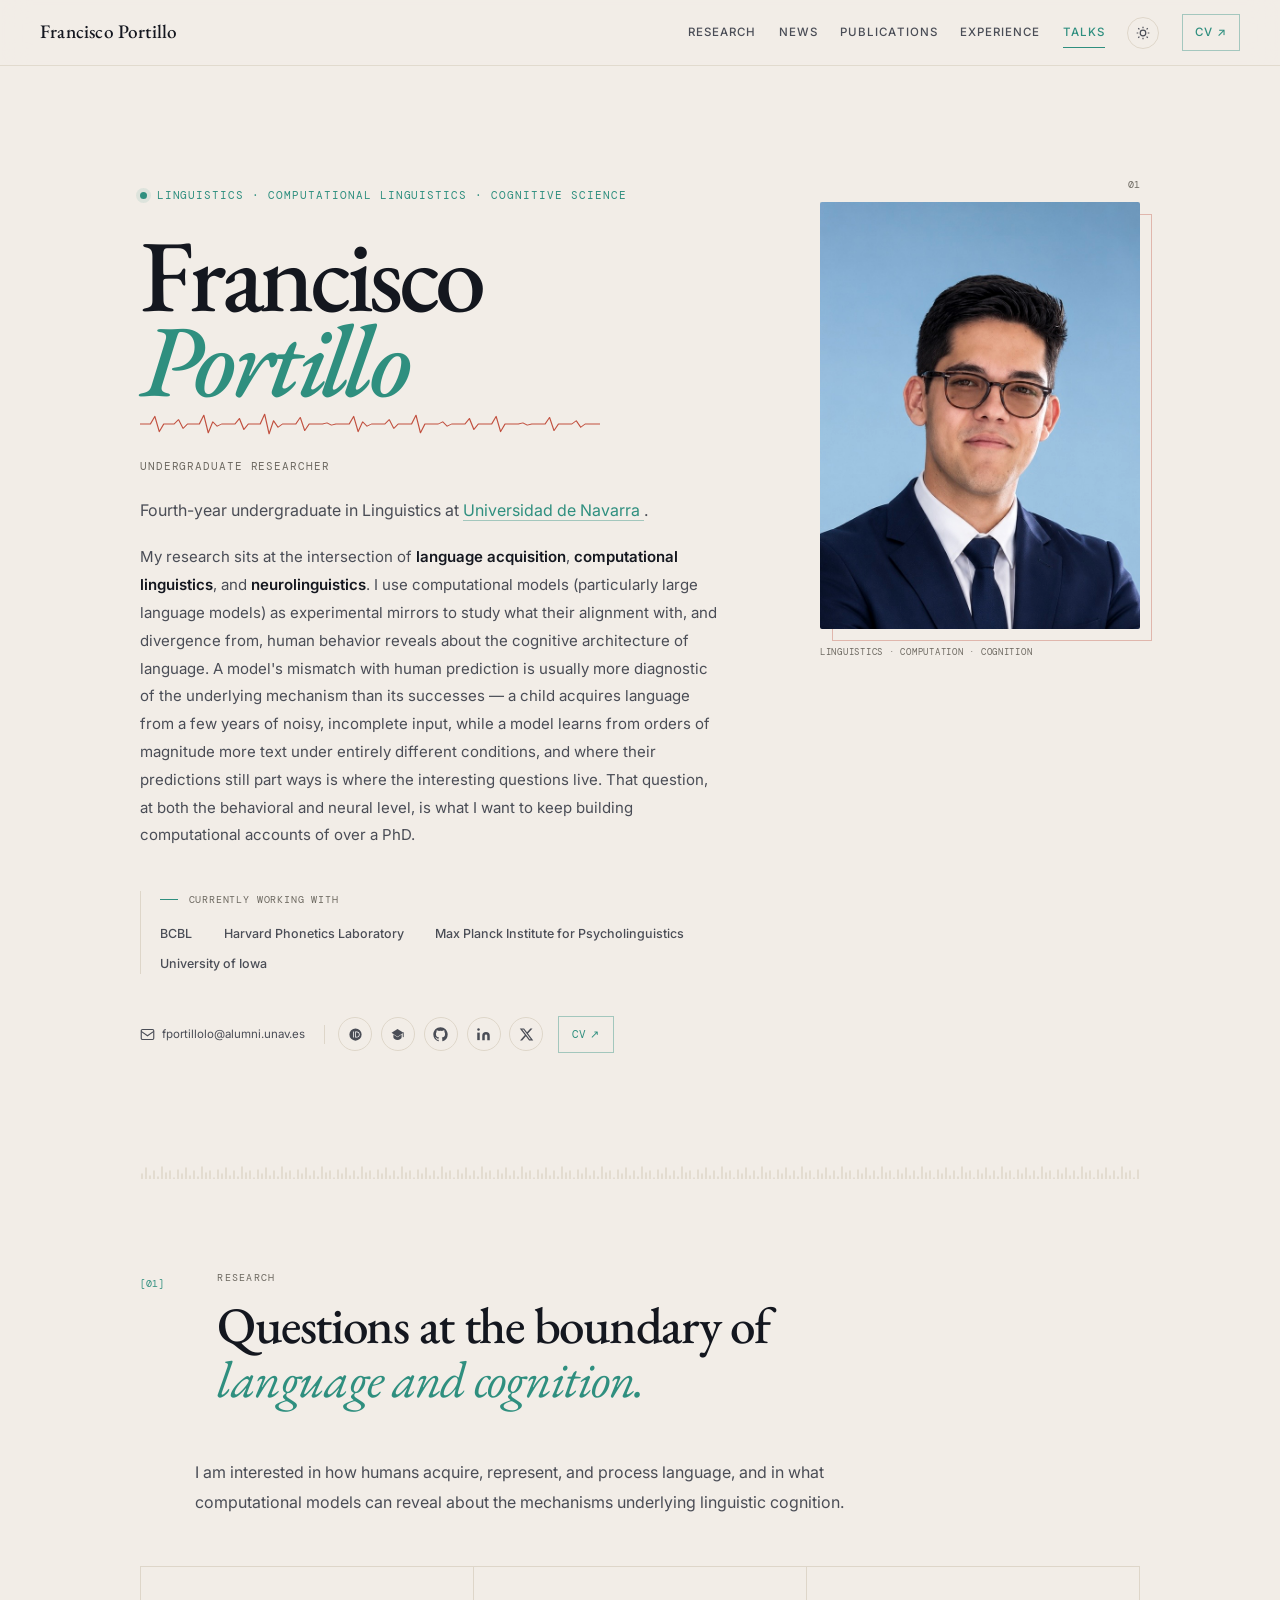
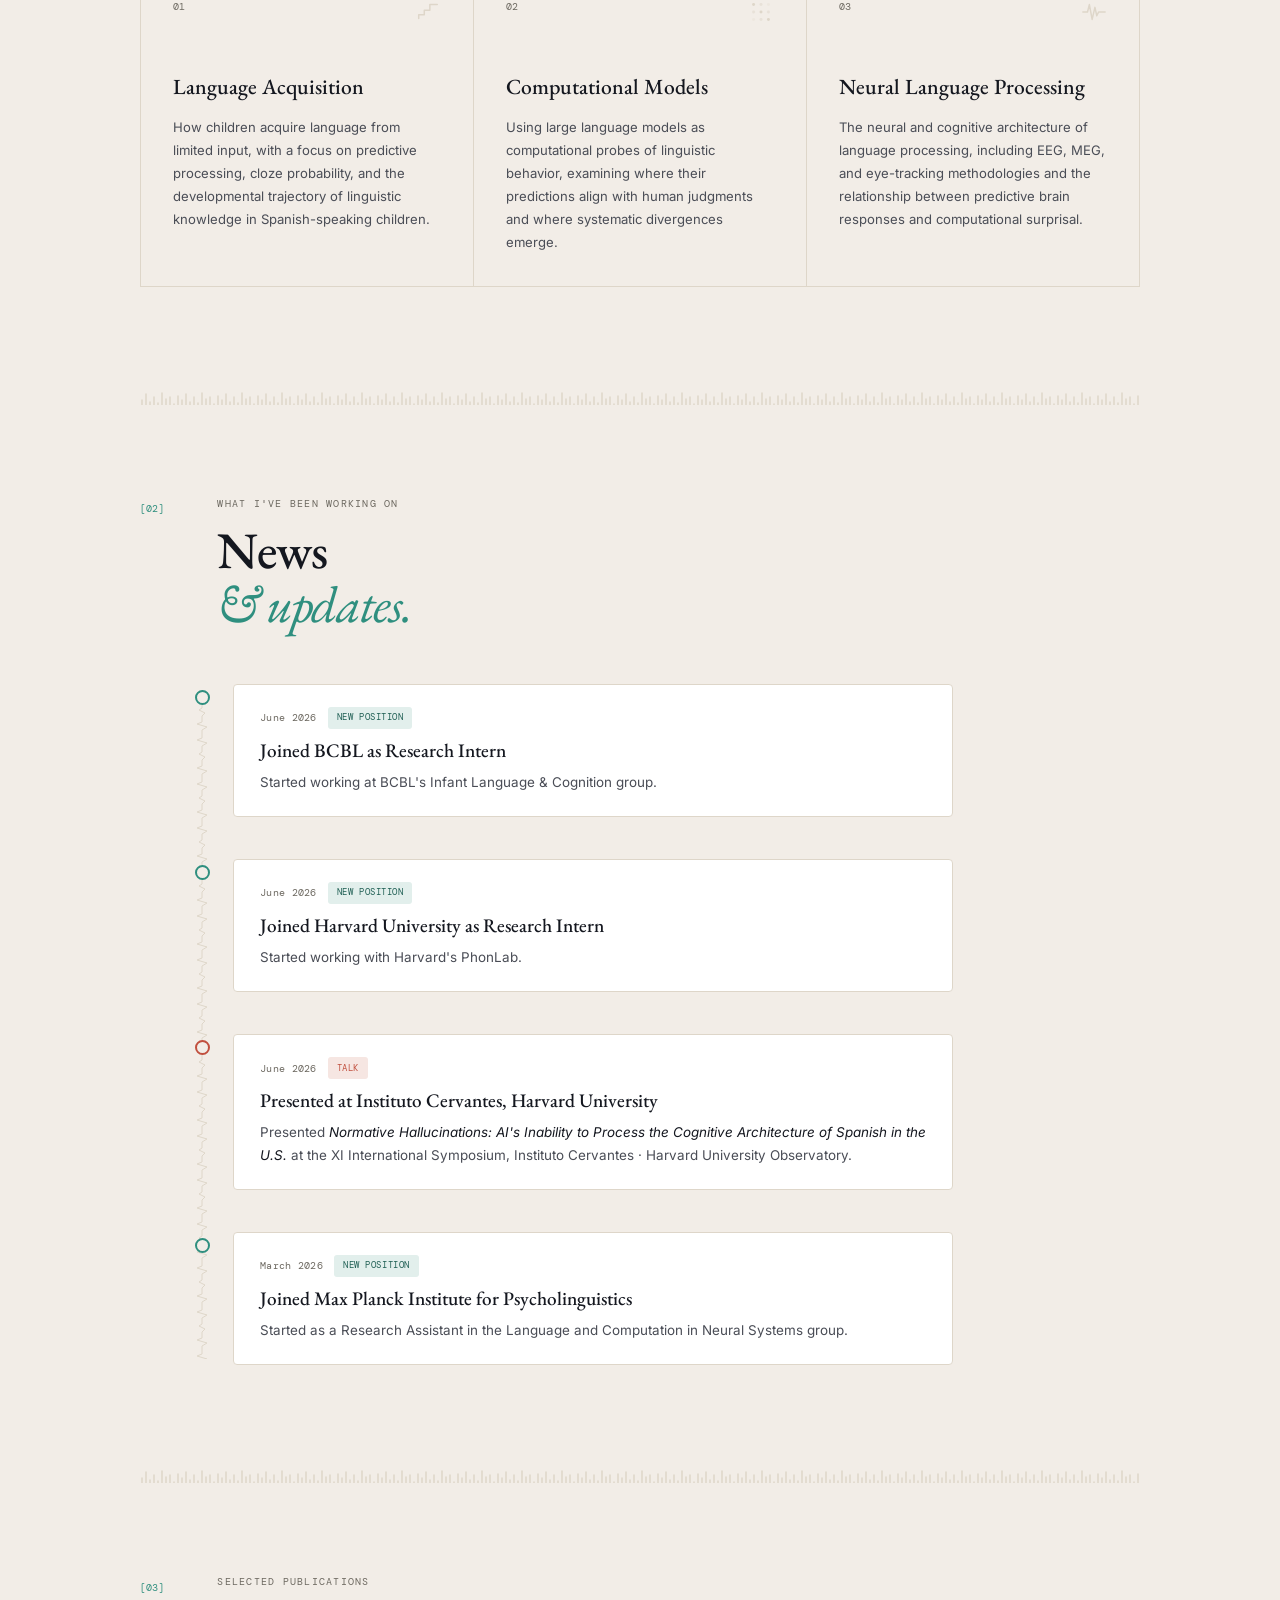
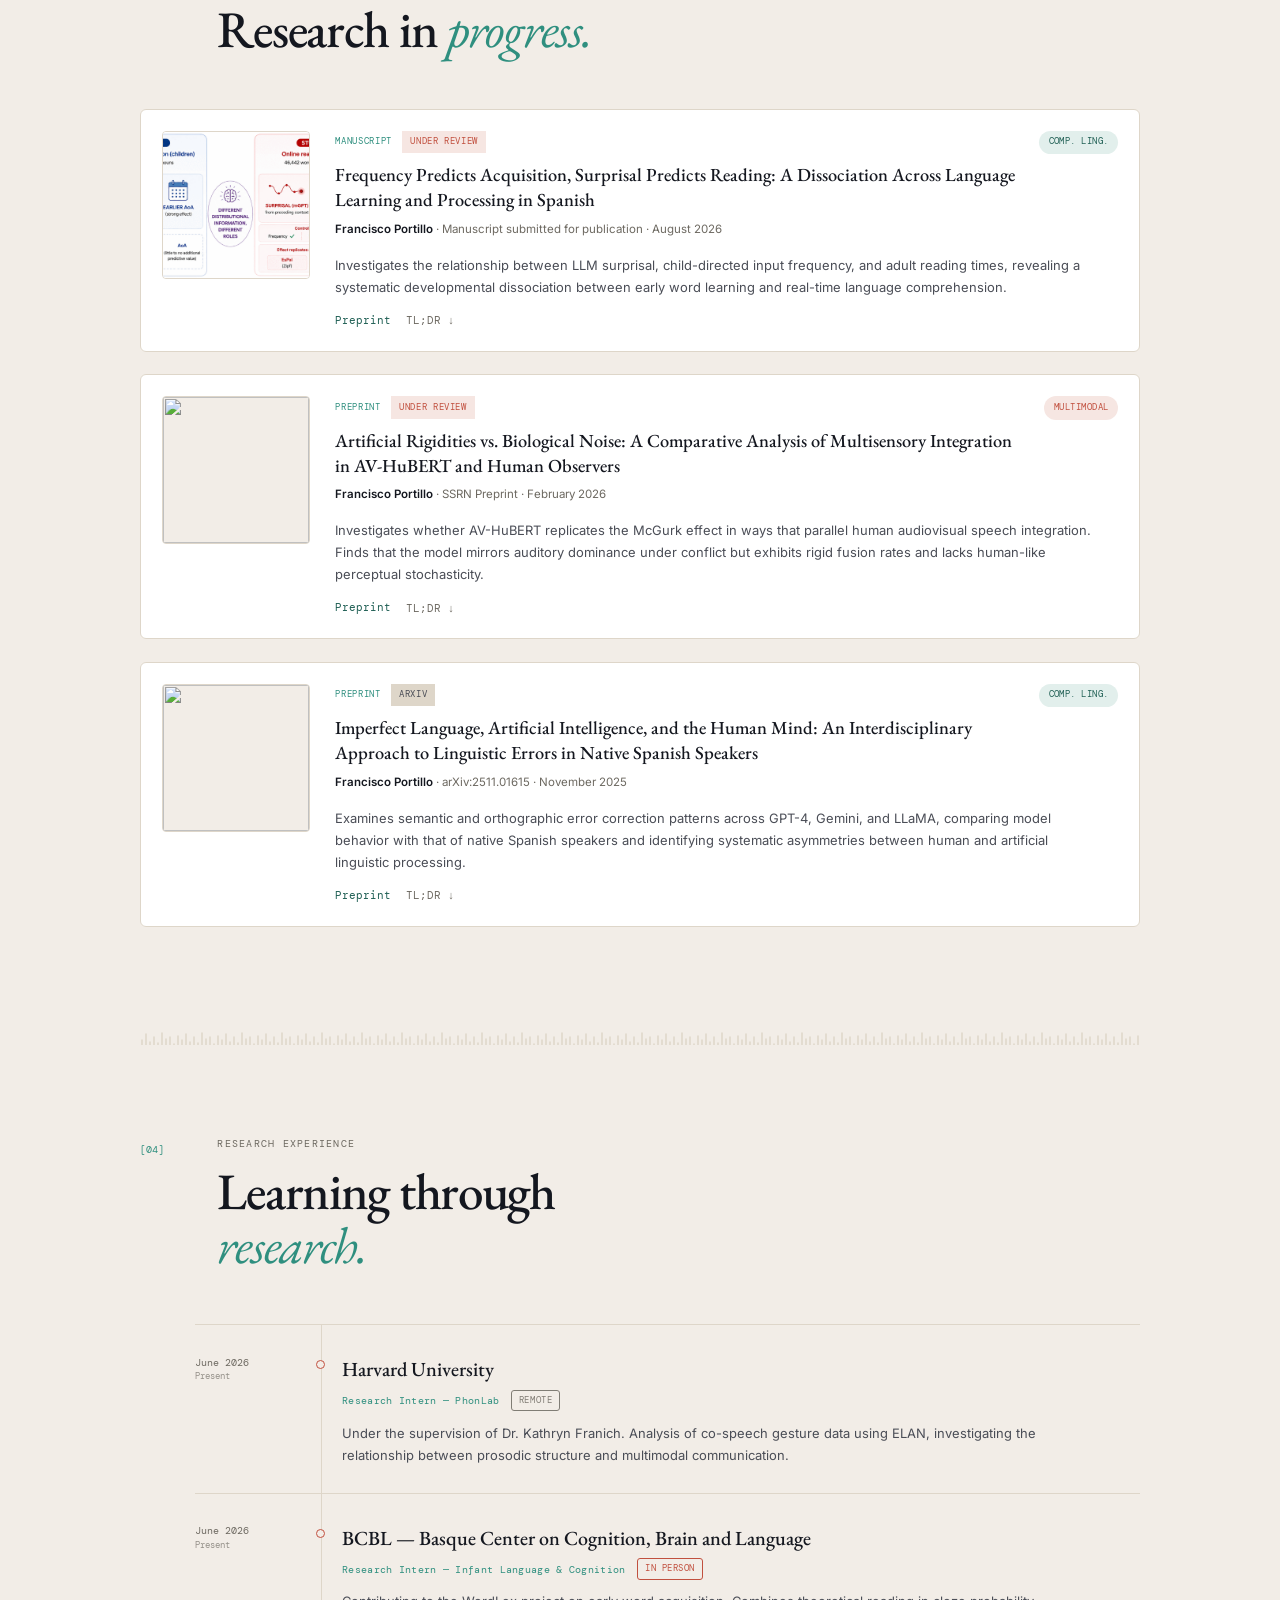
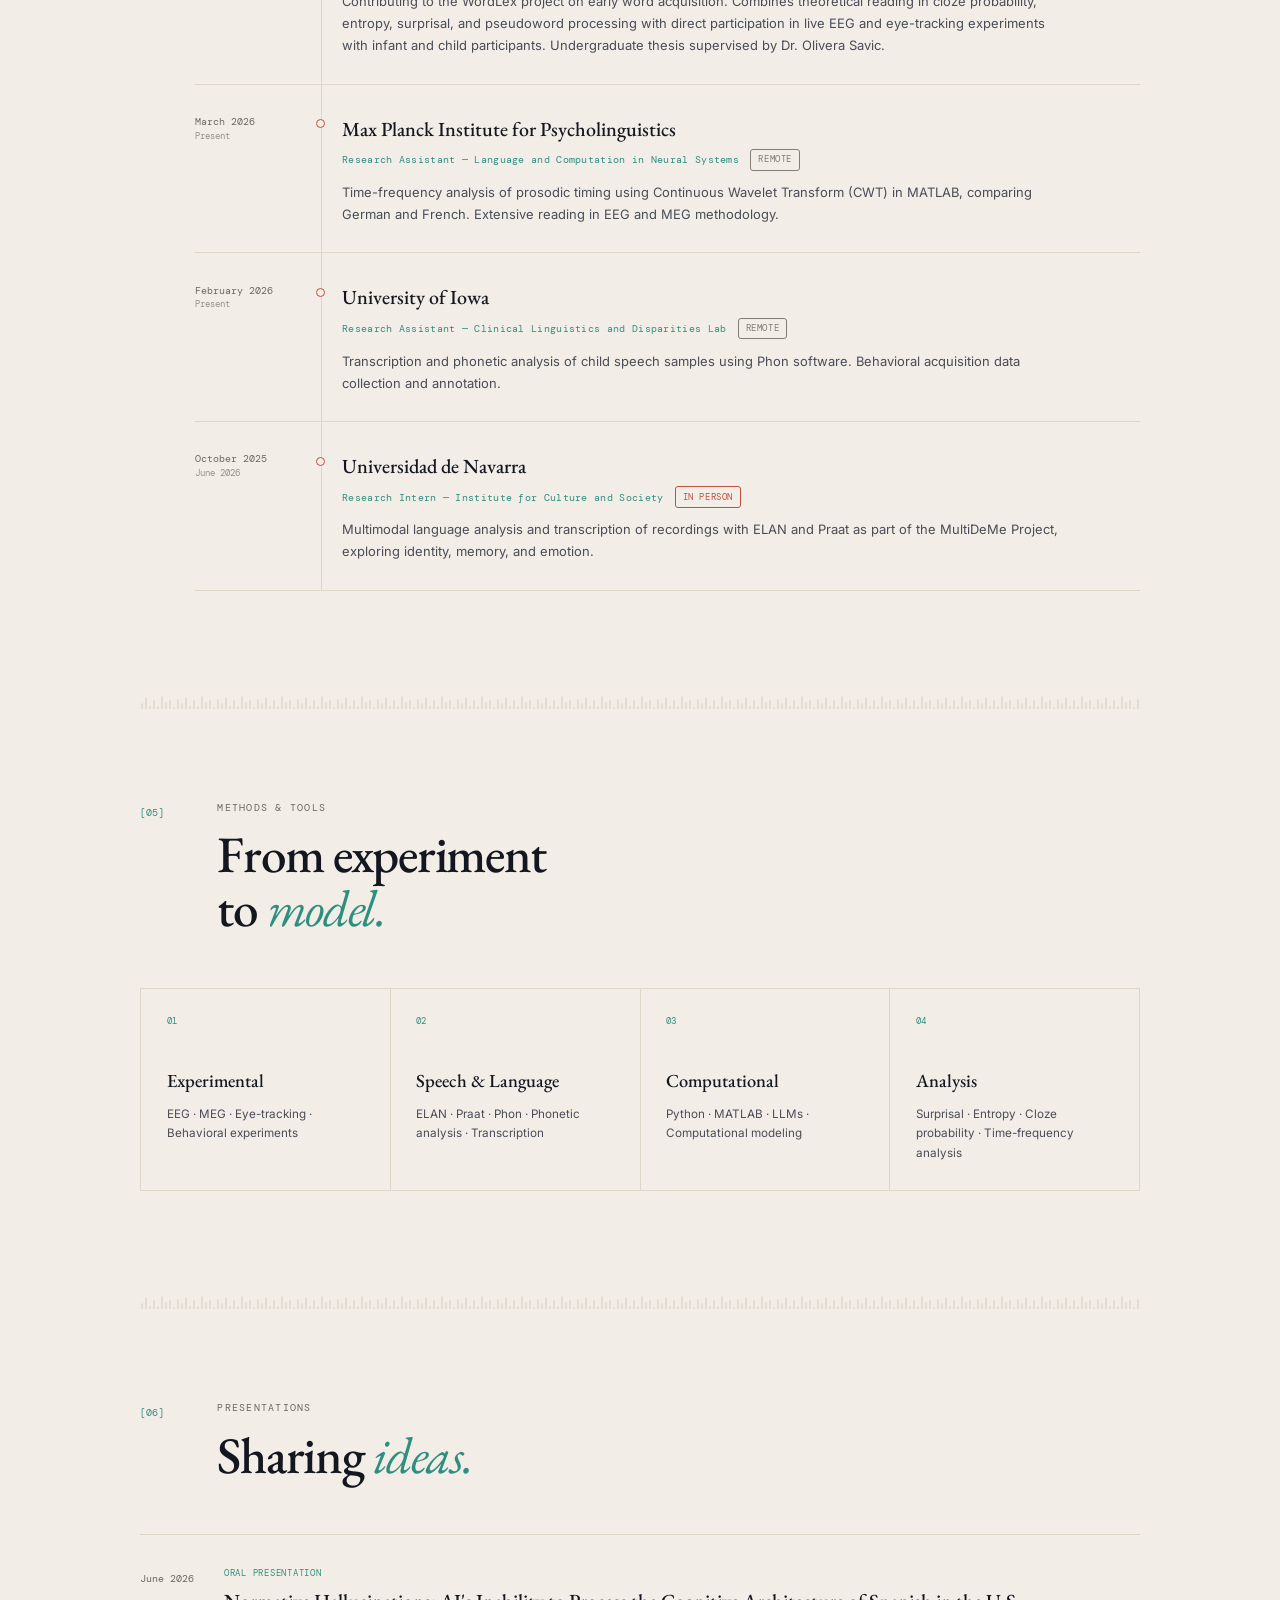
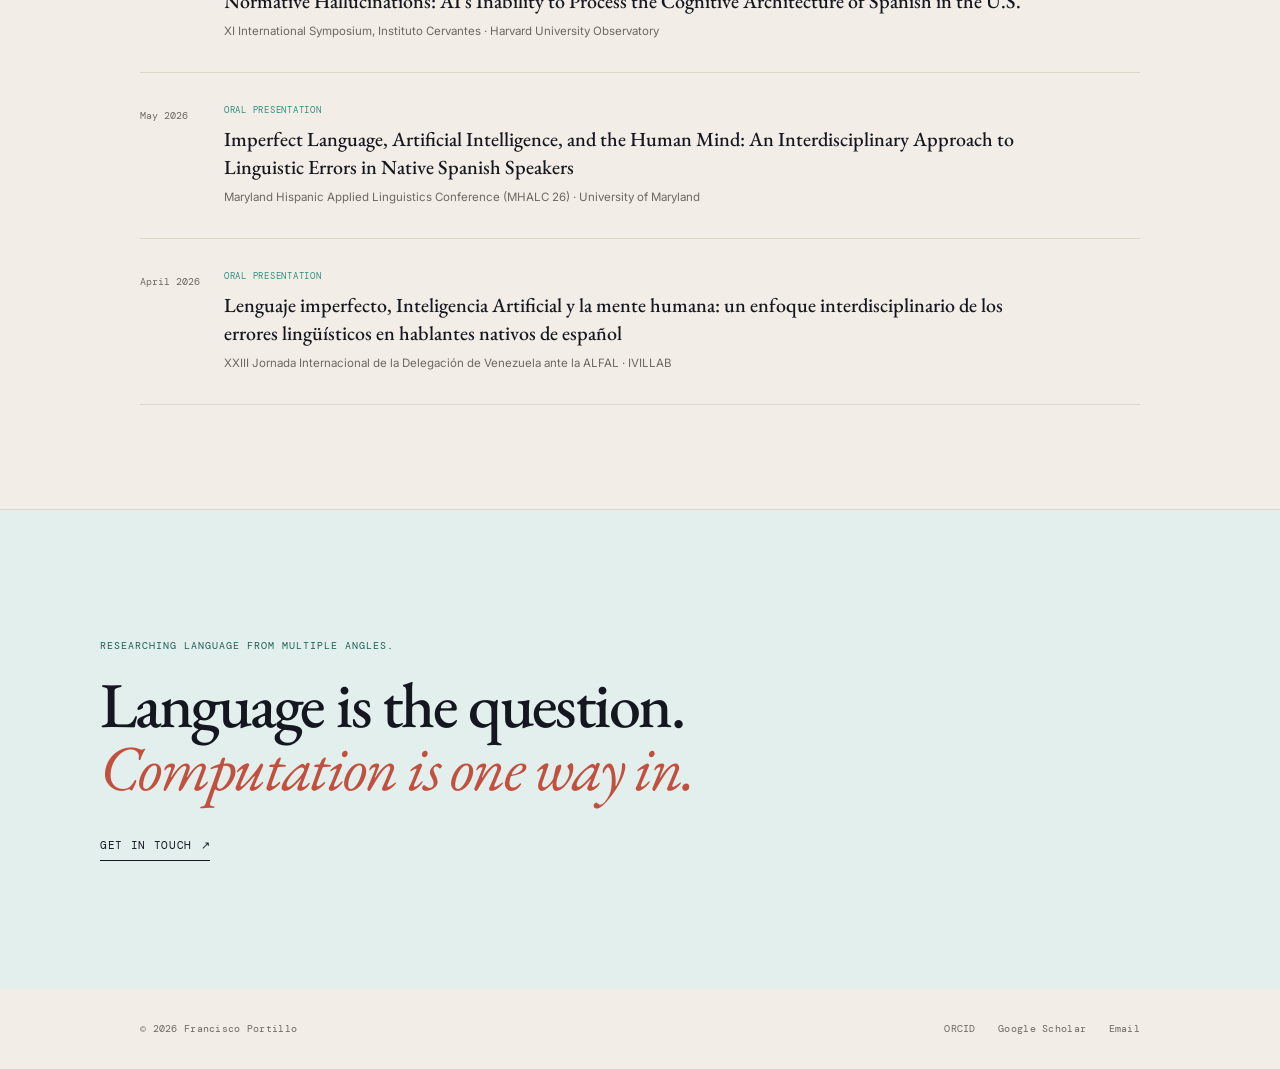
==== commit f1bf531b: "Update image source in pub-item article" ====
--- a/index.html
+++ b/index.html
@@ -730,7 +730,7 @@
         <article class="pub-item">
 
             <div class="pub-thumb">
-                <img src="images/pub-frequency-surprisal.jpg" alt="">
+                <img src="fig4-summary.png" alt="">
             </div>
 
             <span class="pub-category">Comp. ling.</span>
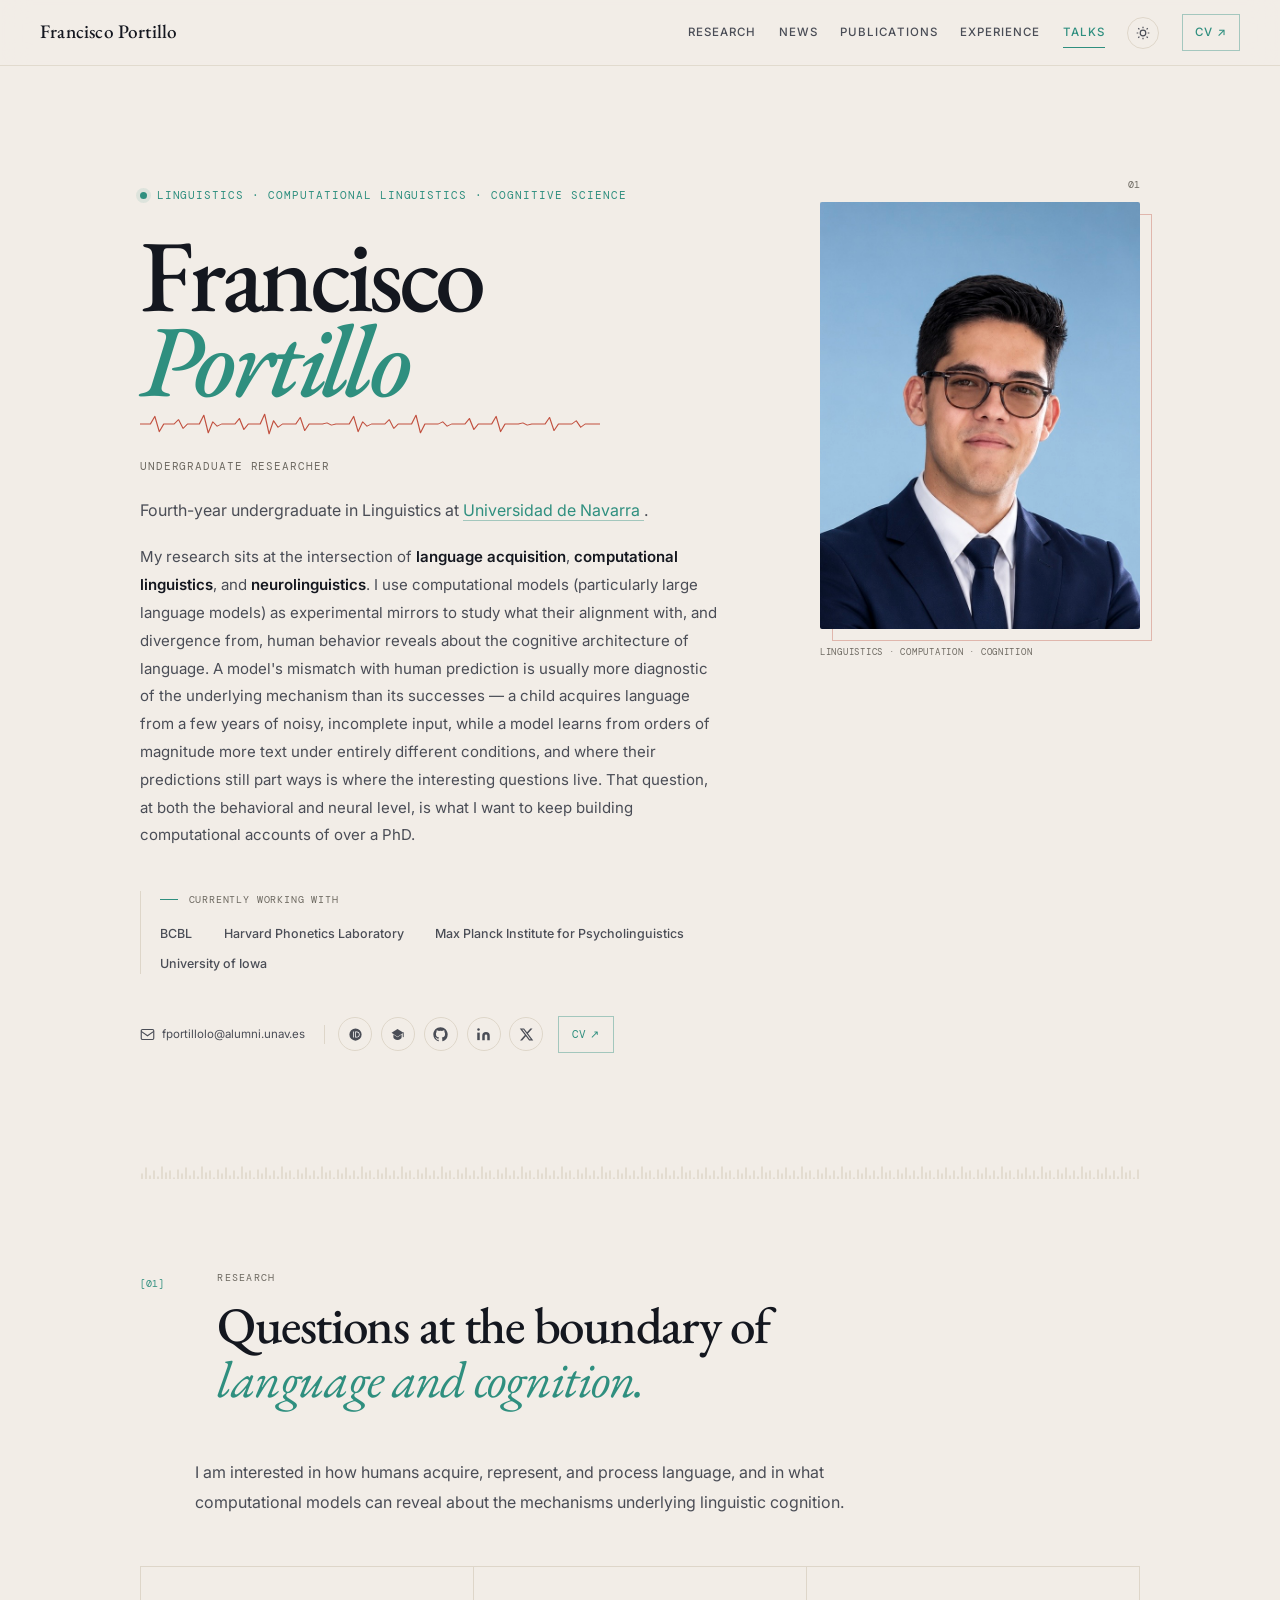
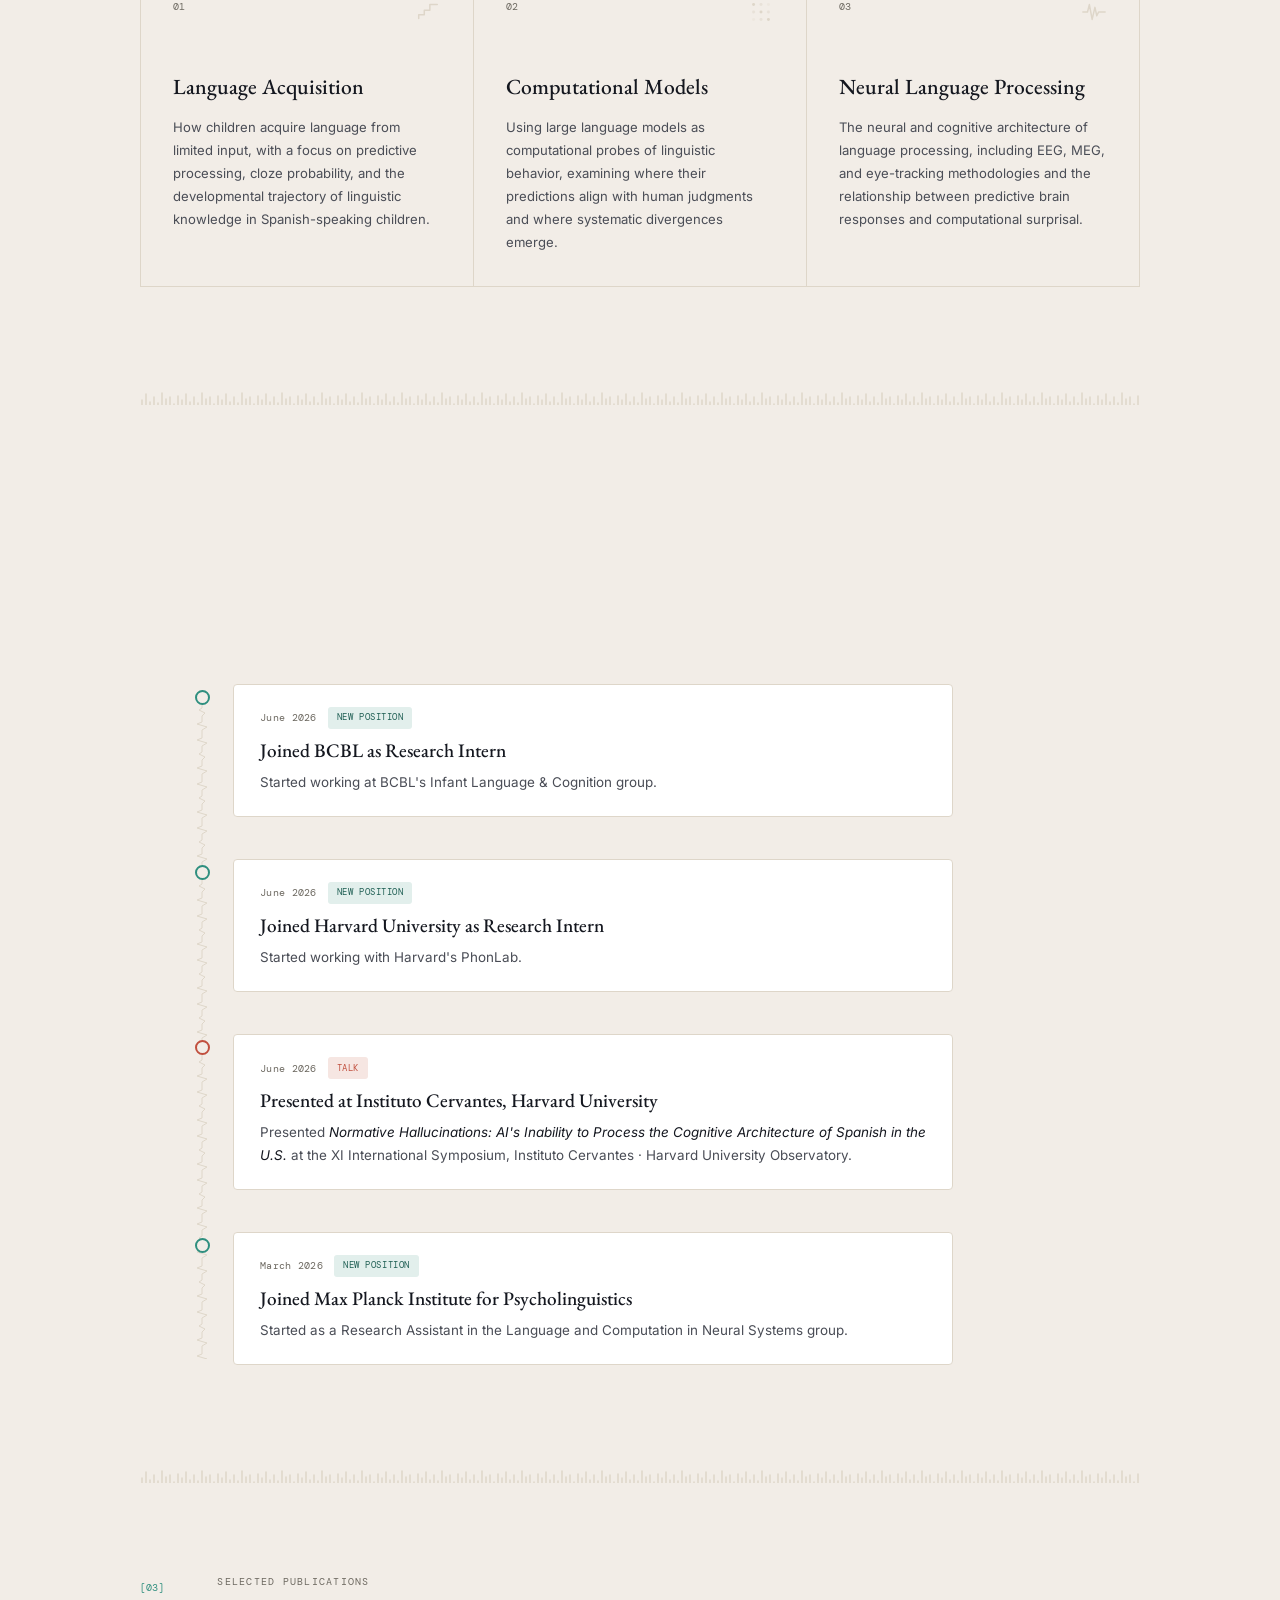
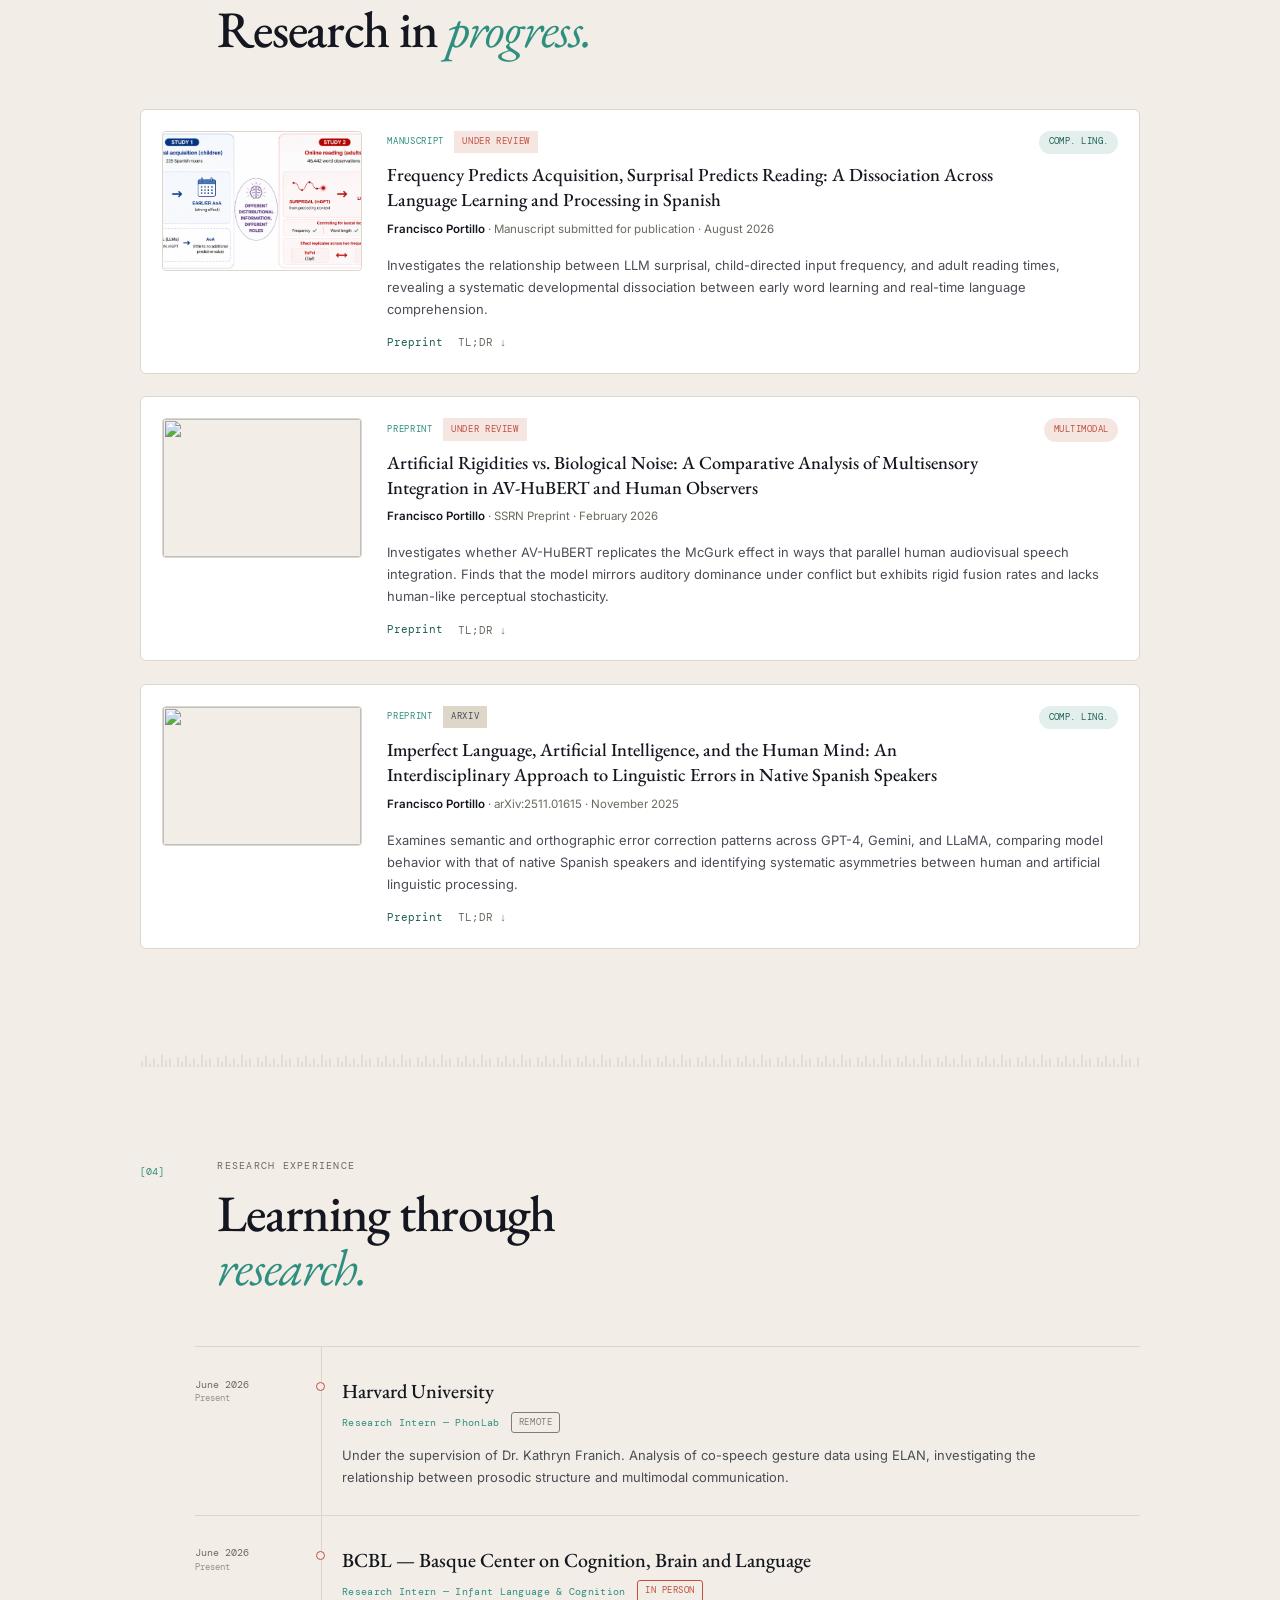
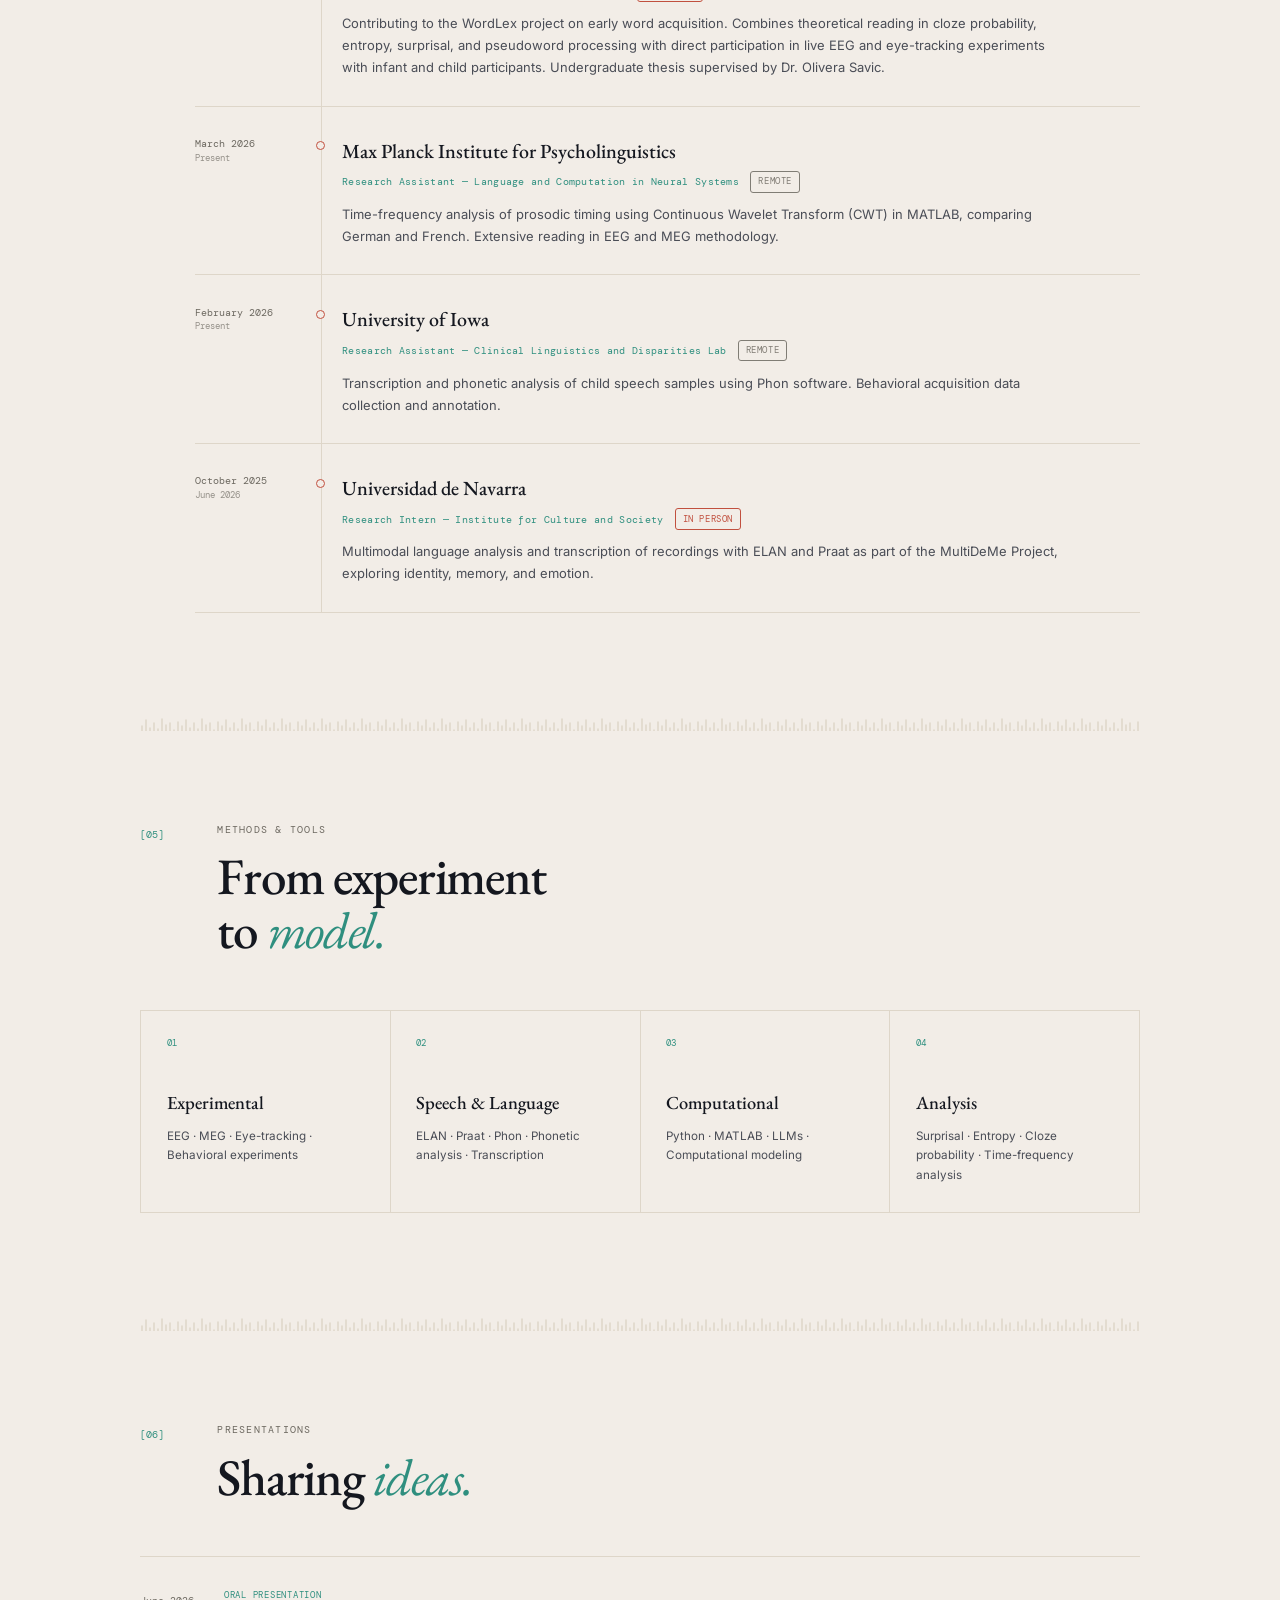
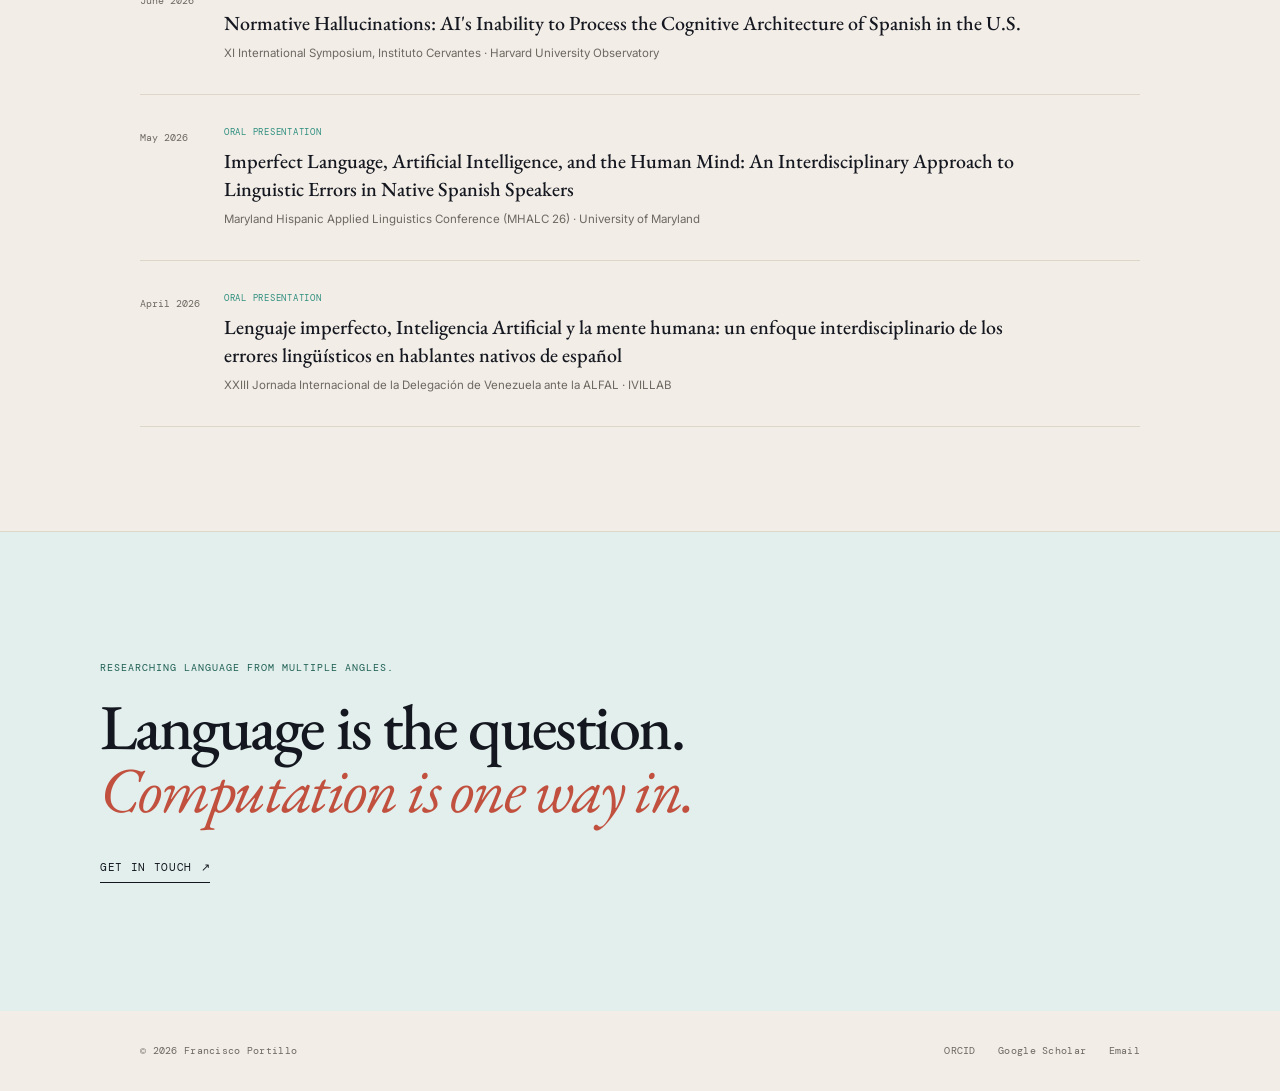
==== commit 36128c42: "Update index.html" ====
--- a/index.html
+++ b/index.html
@@ -1294,7 +1294,10 @@
     </div>
 
 </section>
-
+<div class="lightbox-overlay" id="lightbox">
+    <button class="lightbox-close" id="lightboxClose" aria-label="Cerrar">✕</button>
+    <img src="" alt="" id="lightboxImg">
+</div>
 </main>
 
 
@@ -1508,6 +1511,41 @@
 
     }
 
+
+    /* -------------------------
+   LIGHTBOX
+------------------------- */
+const lightbox = document.getElementById("lightbox");
+const lightboxImg = document.getElementById("lightboxImg");
+const lightboxClose = document.getElementById("lightboxClose");
+
+function openLightbox(src, alt) {
+    lightboxImg.src = src;
+    lightboxImg.alt = alt || "";
+    lightbox.classList.add("open");
+    document.body.style.overflow = "hidden";
+}
+
+function closeLightbox() {
+    lightbox.classList.remove("open");
+    document.body.style.overflow = "";
+}
+
+document.querySelectorAll(".pub-thumb img").forEach(img => {
+    img.addEventListener("click", () => {
+        openLightbox(img.src, img.alt);
+    });
+});
+
+lightboxClose.addEventListener("click", closeLightbox);
+
+lightbox.addEventListener("click", (e) => {
+    if (e.target === lightbox) closeLightbox();
+});
+
+document.addEventListener("keydown", (e) => {
+    if (e.key === "Escape") closeLightbox();
+});
 </script>
 
 </body>
--- a/style.css
+++ b/style.css
@@ -2039,7 +2039,7 @@
 
     display: grid;
 
-    grid-template-columns: 148px 1fr;
+    grid-template-columns: 200px 1fr;
 
     gap: 1.6rem;
 
@@ -2082,8 +2082,8 @@
 
 .pub-thumb {
 
-    width: 148px;
-    height: 148px;
+    width: 200px;
+    height: 140px;
 
     border-radius: 4px;
 
@@ -2226,7 +2226,7 @@
 }
 
 
-/* ---- mobile ---- */
+/* --- mobile --- */
 
 @media (max-width: 600px) {
 
@@ -3655,6 +3655,83 @@
 }
 
 
+/* =========================================================
+   LIGHTBOX — ampliar imágenes de publicaciones
+   ========================================================= */
+
+.pub-thumb {
+    cursor: zoom-in;
+}
+
+.lightbox-overlay {
+    position: fixed;
+    inset: 0;
+    z-index: 2000;
+
+    display: none;
+    align-items: center;
+    justify-content: center;
+
+    padding: 2.5rem;
+
+    background: rgba(20, 23, 31, 0.88);
+
+    opacity: 0;
+    transition: opacity 0.25s ease;
+}
+
+.lightbox-overlay.open {
+    display: flex;
+    opacity: 1;
+}
+
+.lightbox-overlay img {
+    max-width: 100%;
+    max-height: 100%;
+
+    border-radius: 4px;
+
+    box-shadow: 0 20px 60px rgba(0, 0, 0, 0.4);
+
+    transform: scale(0.96);
+    transition: transform 0.25s ease;
+}
+
+.lightbox-overlay.open img {
+    transform: scale(1);
+}
+
+.lightbox-close {
+    position: absolute;
+    top: 1.6rem;
+    right: 1.8rem;
+
+    width: 38px;
+    height: 38px;
+
+    display: flex;
+    align-items: center;
+    justify-content: center;
+
+    color: white;
+    background: rgba(255, 255, 255, 0.1);
+
+    border: 1px solid rgba(255, 255, 255, 0.25);
+    border-radius: 50%;
+
+    font-family: var(--sans);
+    font-size: 1.2rem;
+
+    cursor: pointer;
+
+    transition: background 0.2s ease;
+}
+
+.lightbox-close:hover {
+    background: rgba(255, 255, 255, 0.2);
+}
+
+
 .mode-tag {
 
     display: inline-block;
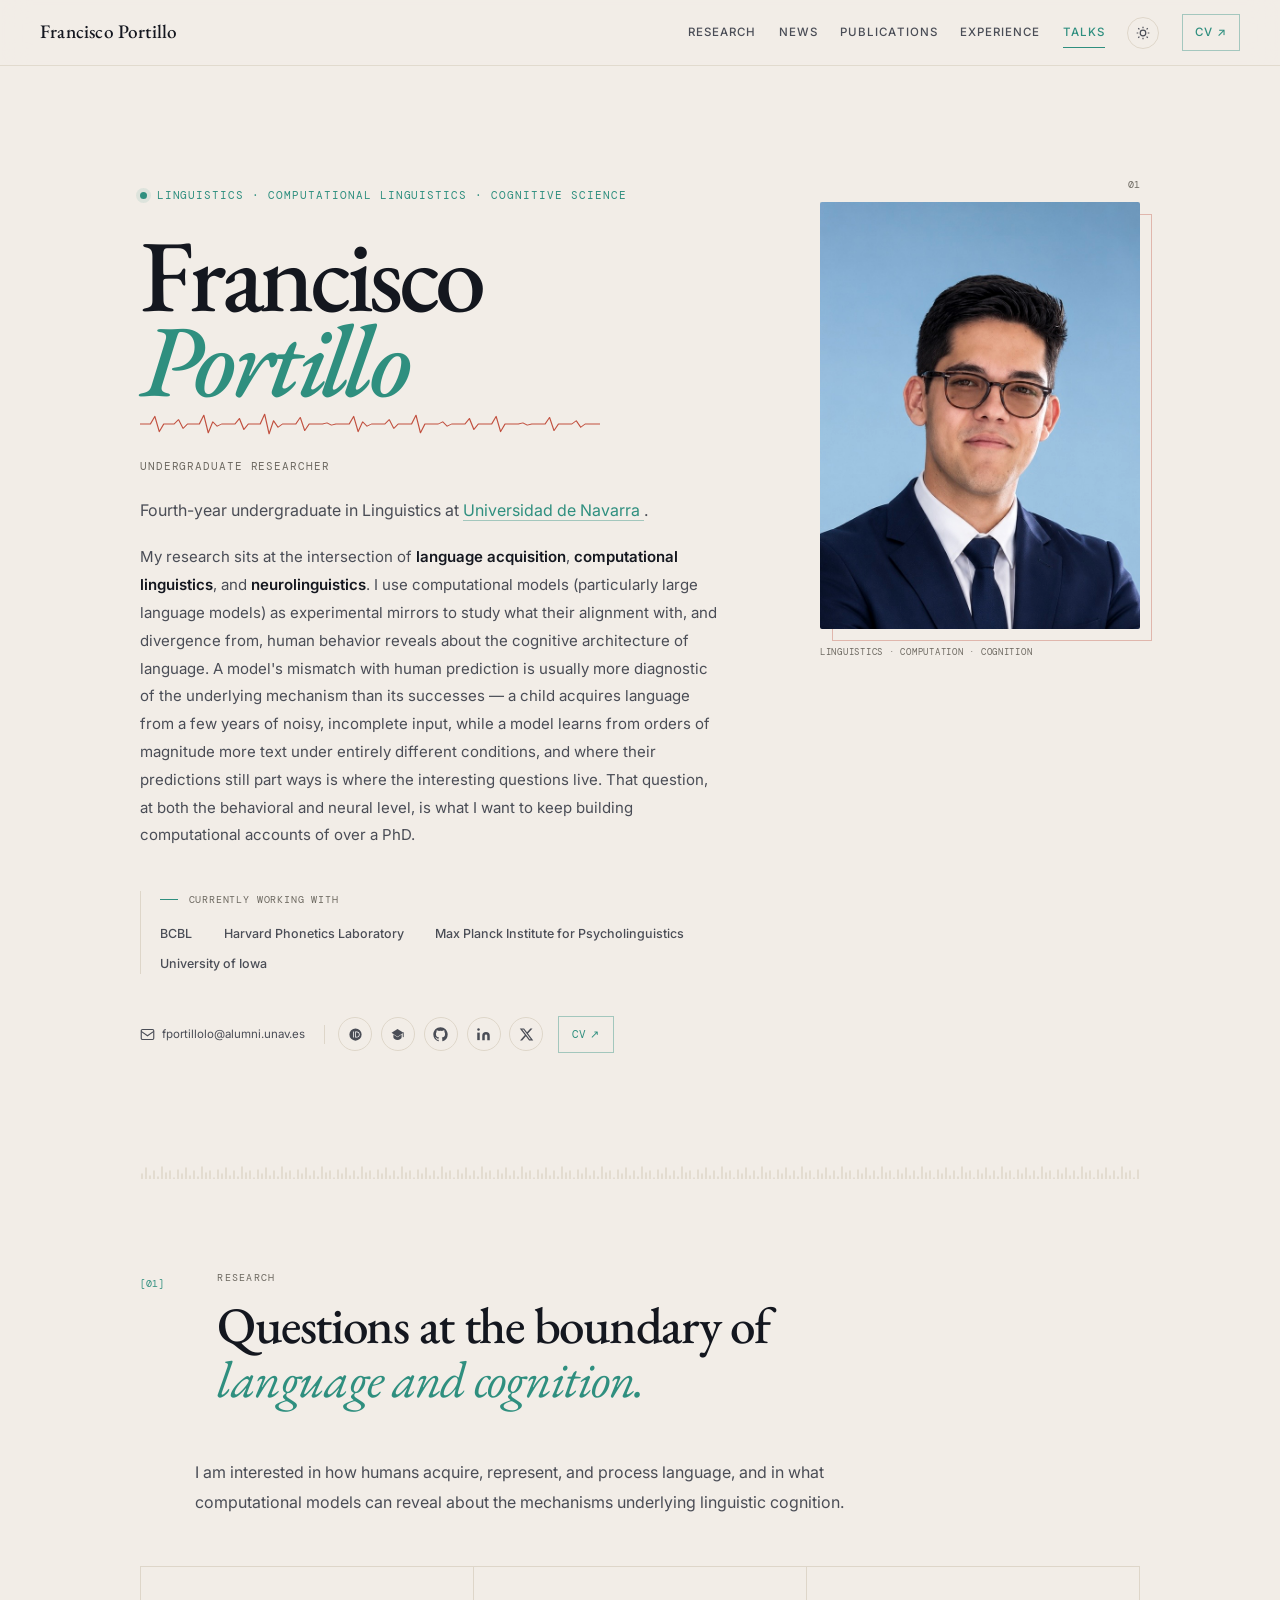
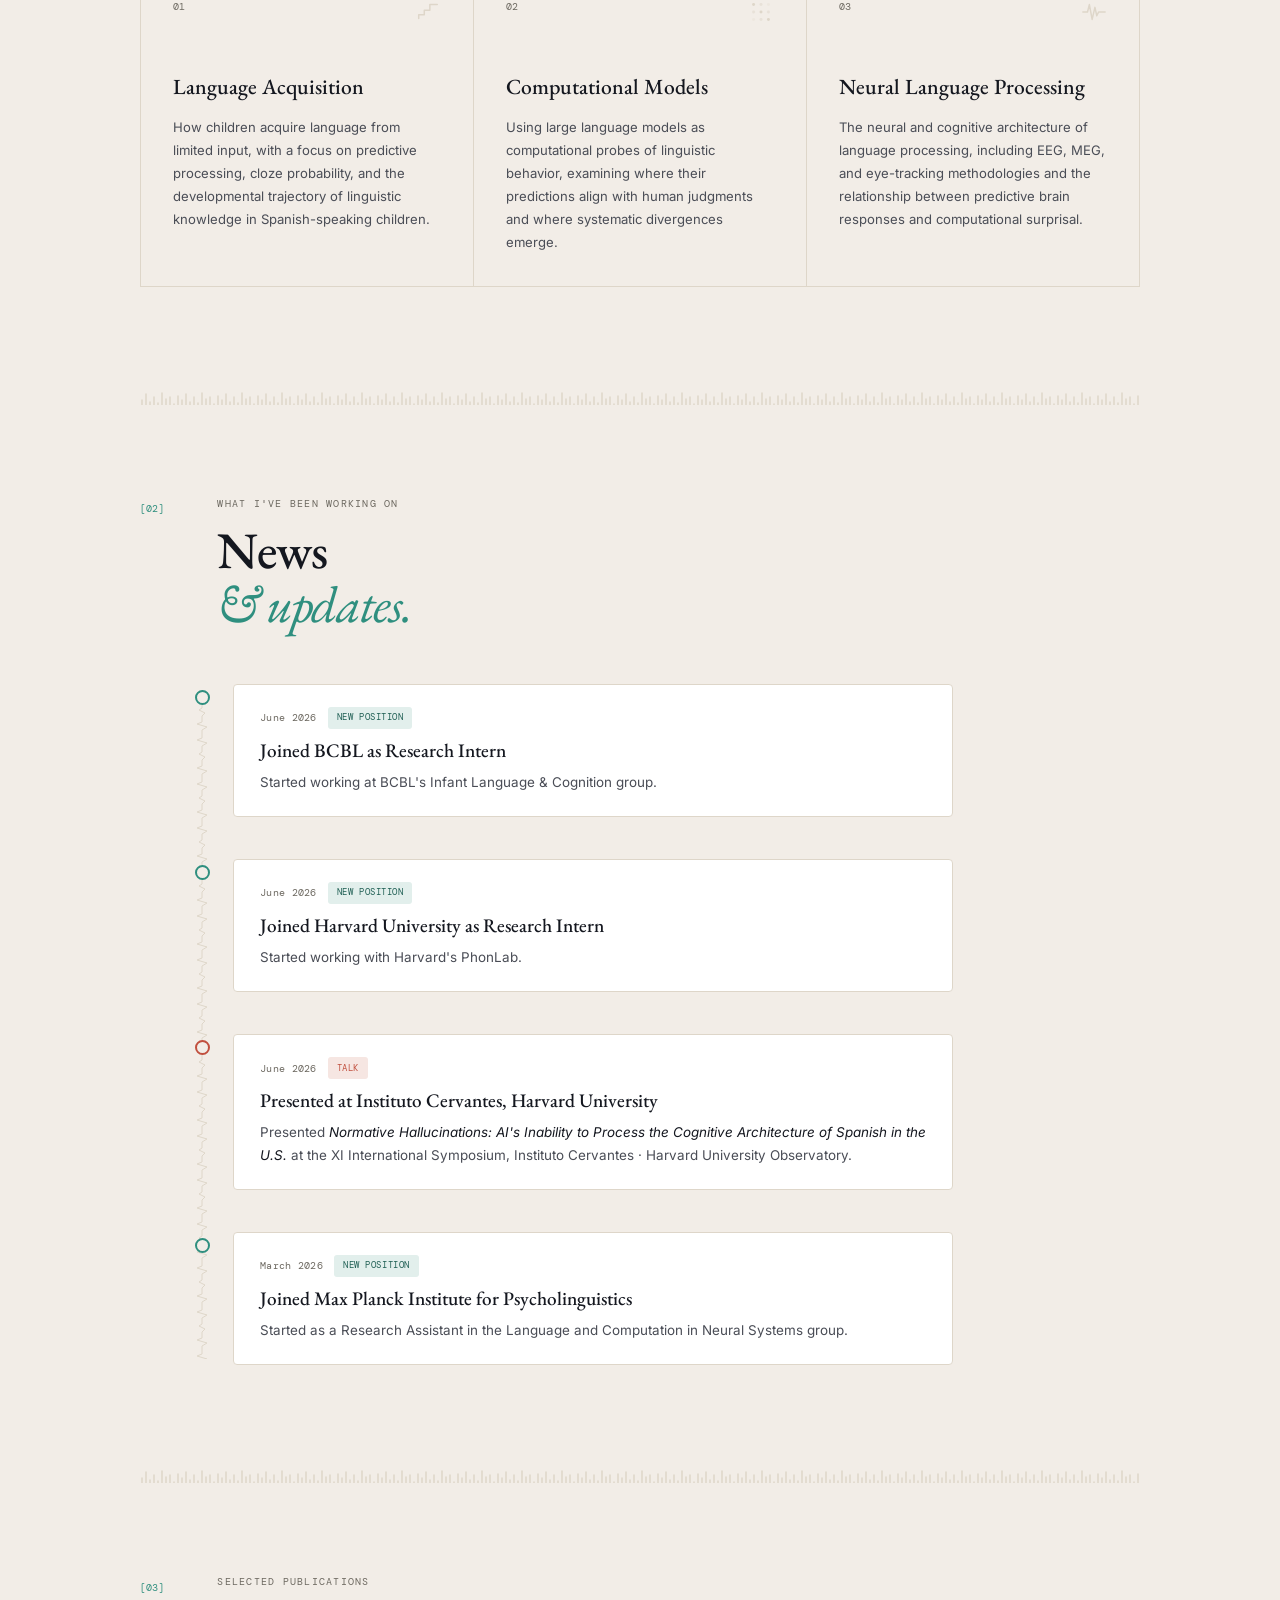
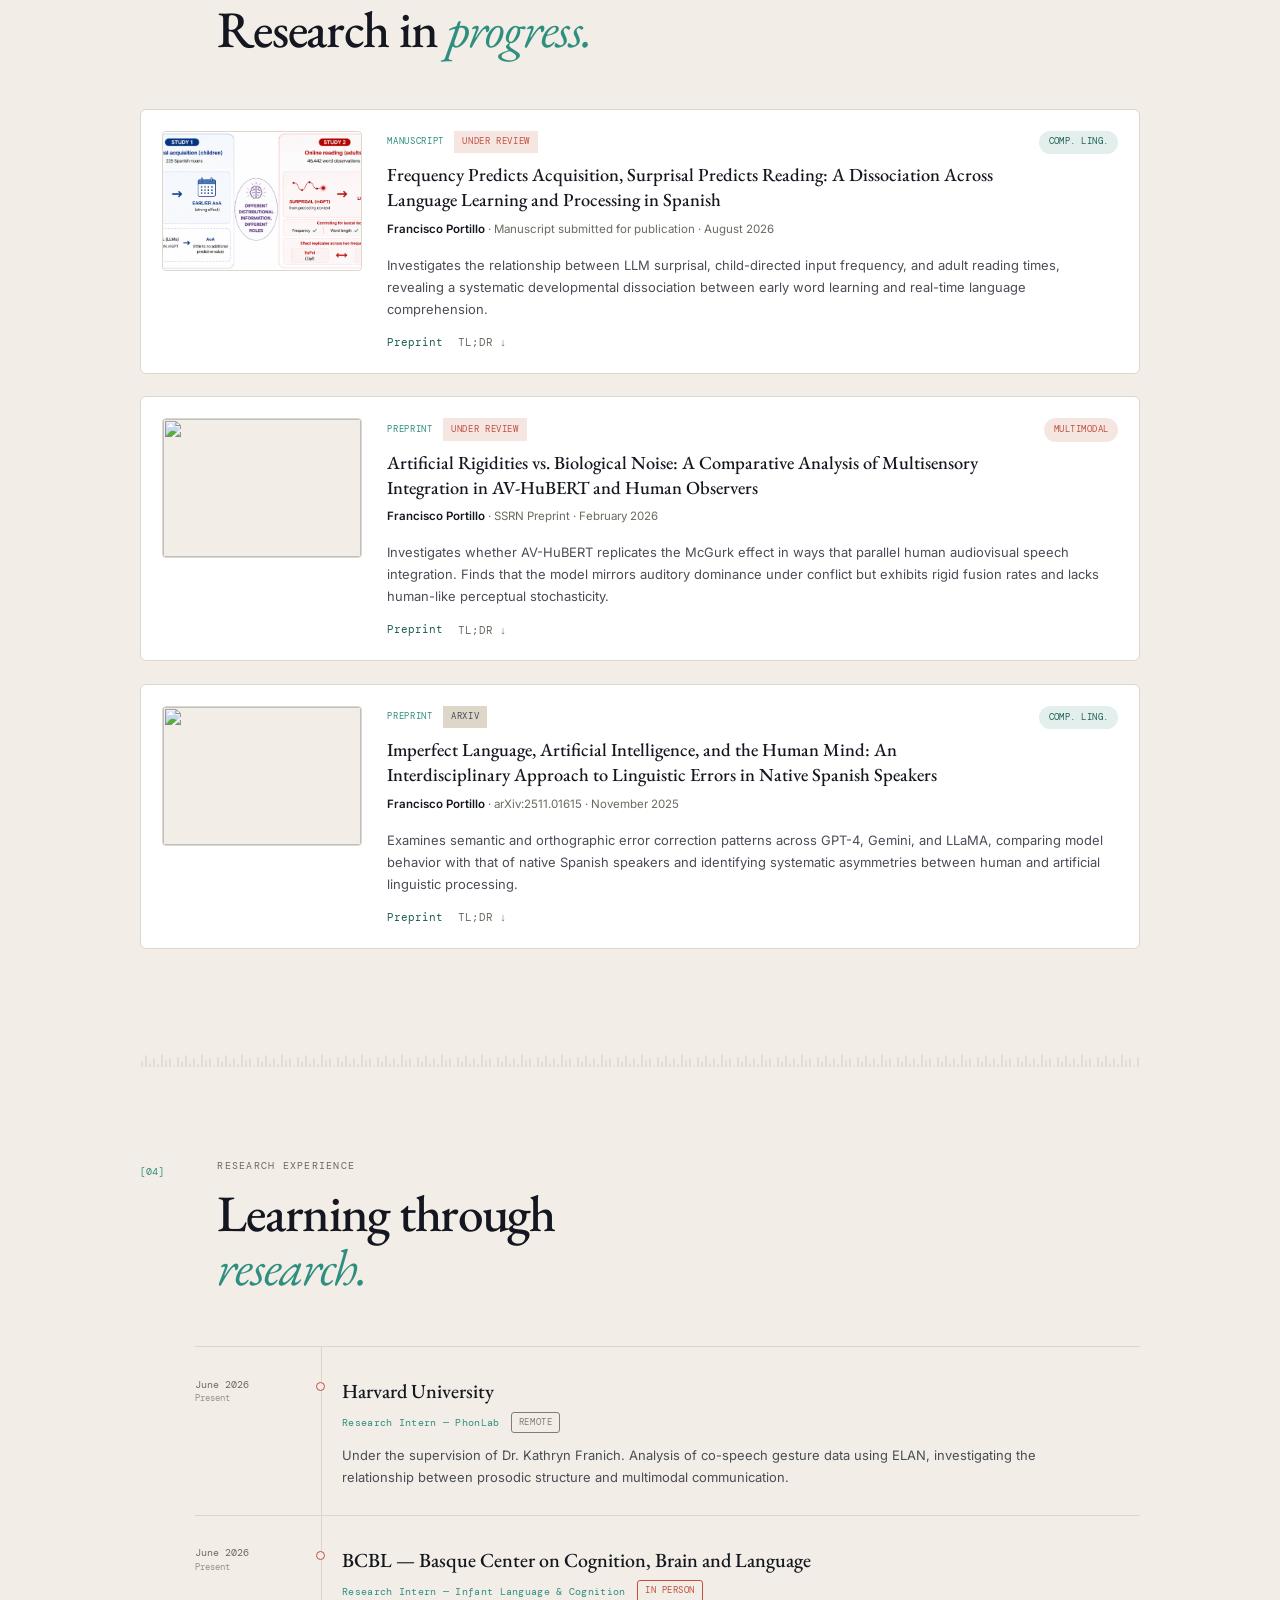
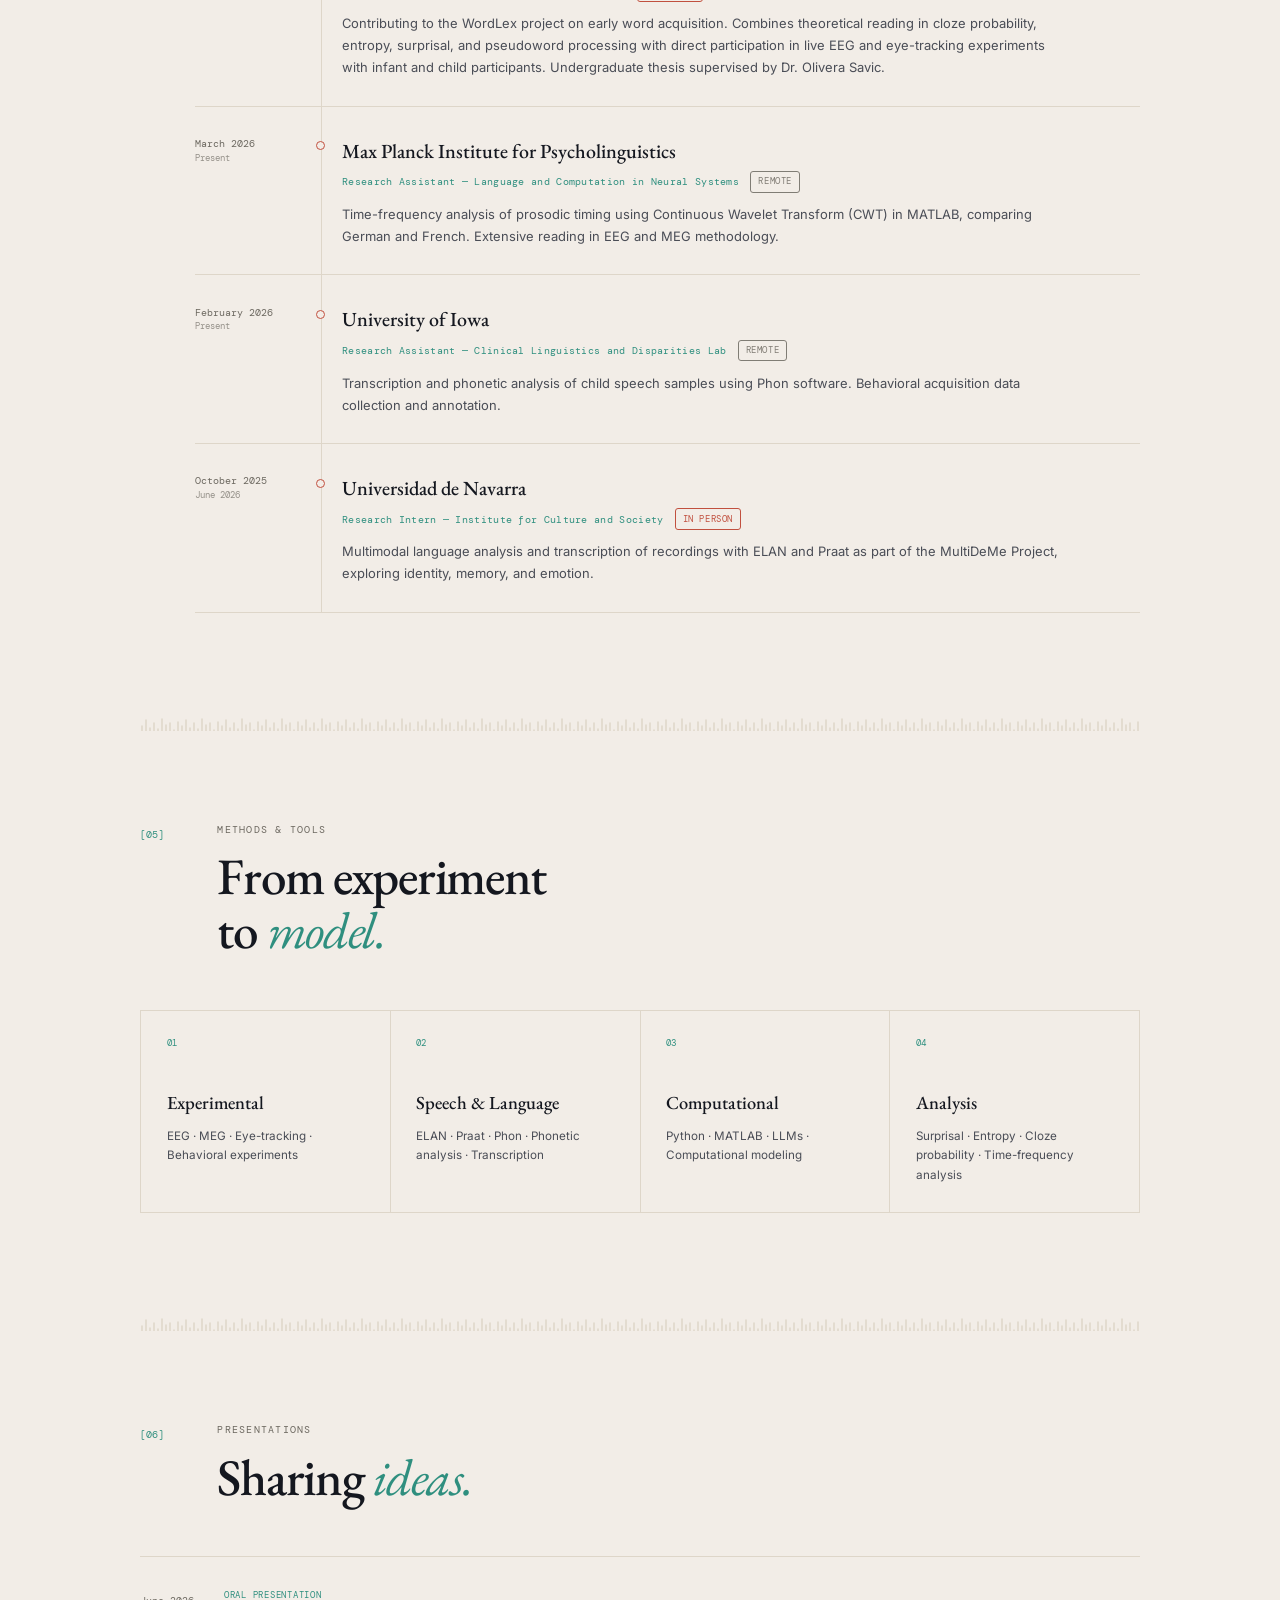
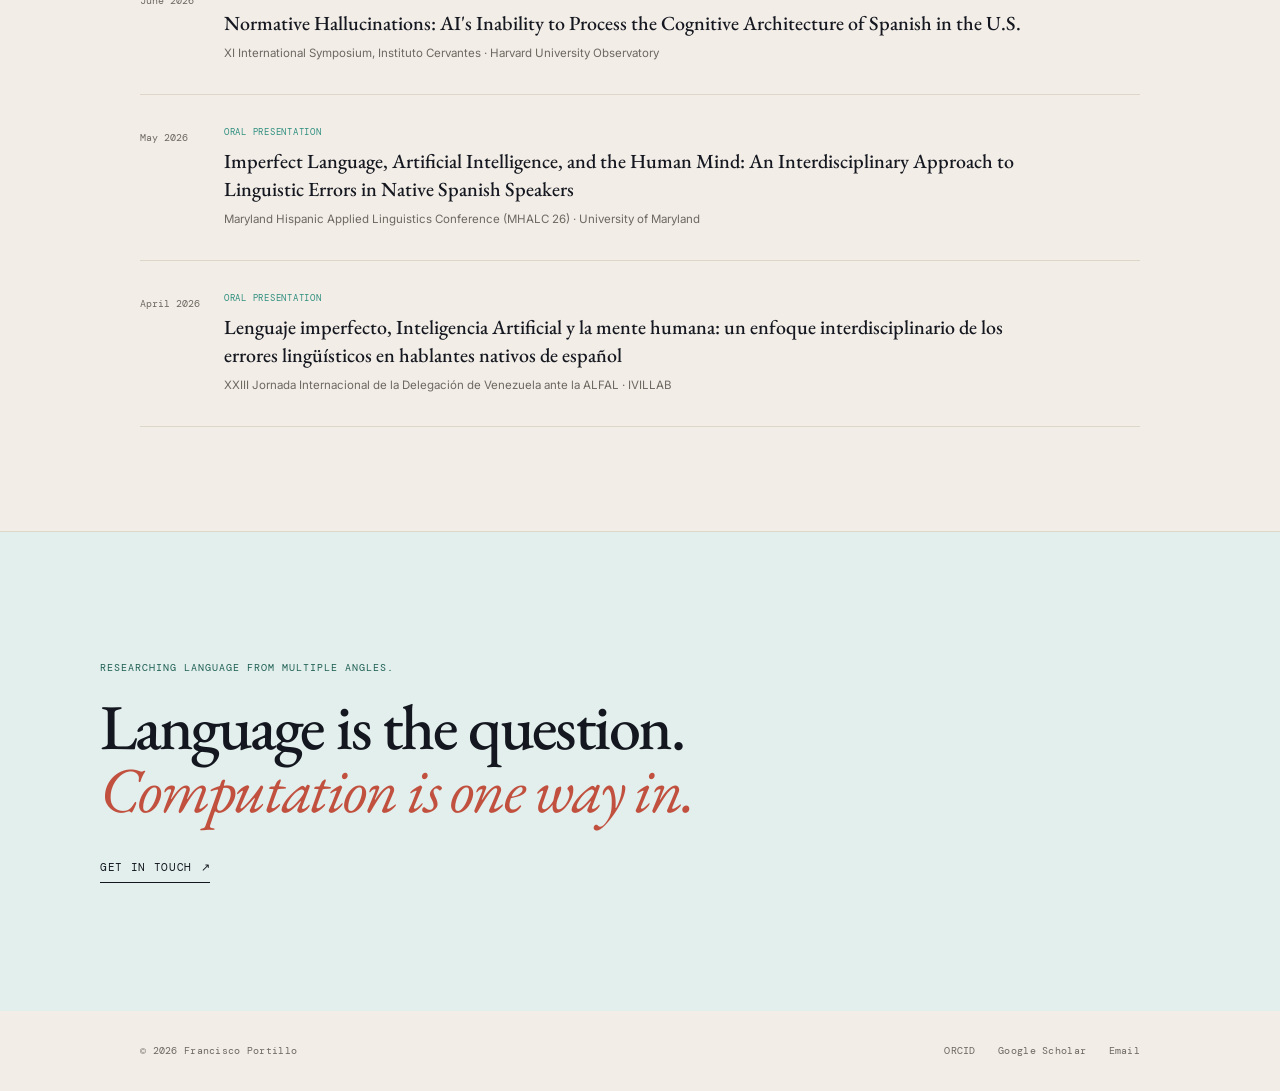
==== commit 41a418bc: "Fix typo in SEO comment in index.html" ====
--- a/index.html
+++ b/index.html
@@ -81,7 +81,7 @@
     </style>
 
 
-    <!-- SEO Académico: Datos Estructurados -->
+    <!-- SEO Acadmico: Datos Estructurados -->
 <script type="application/ld+json">
 {
   "@context": "https://schema.org",
--- a/style.css
+++ b/style.css
@@ -4,7 +4,7 @@
    ========================================================= */
 
 
-/* =========================================================
+/* ========================================================
    RESET
    ========================================================= */
 
